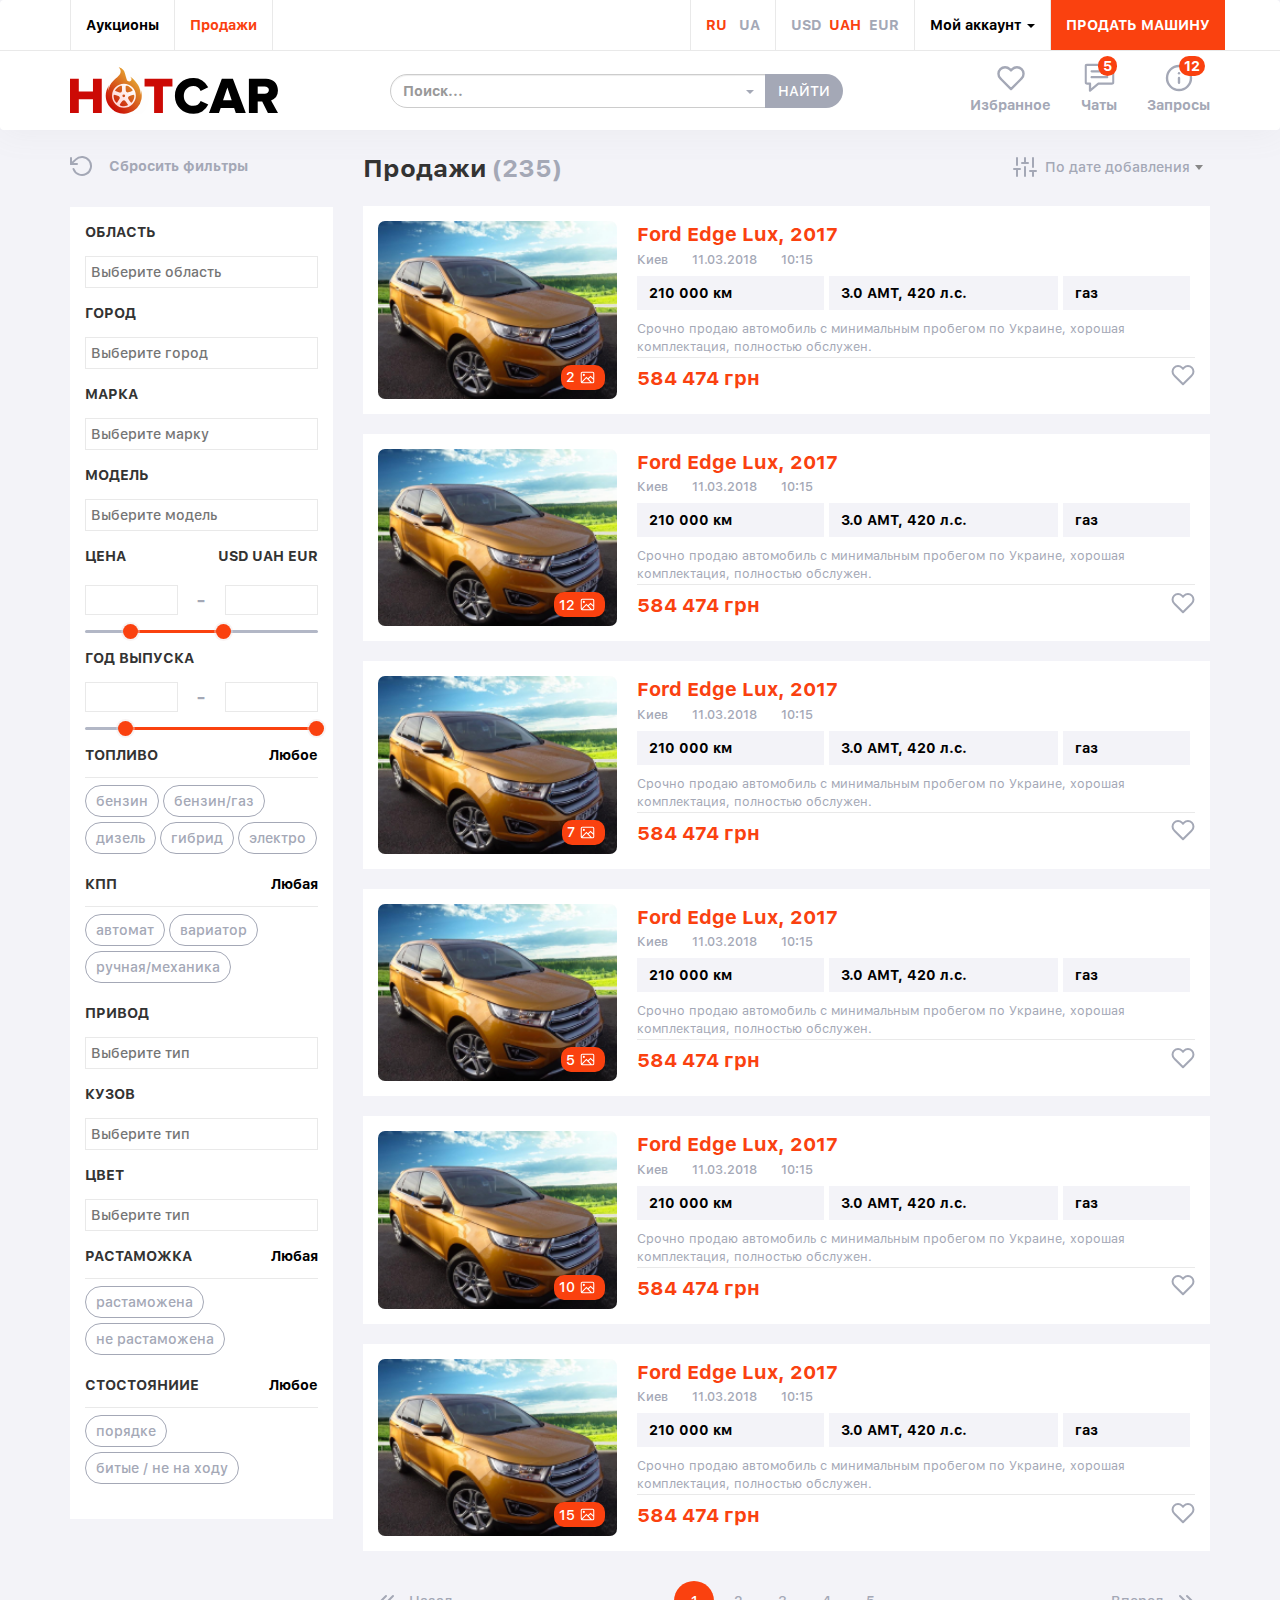
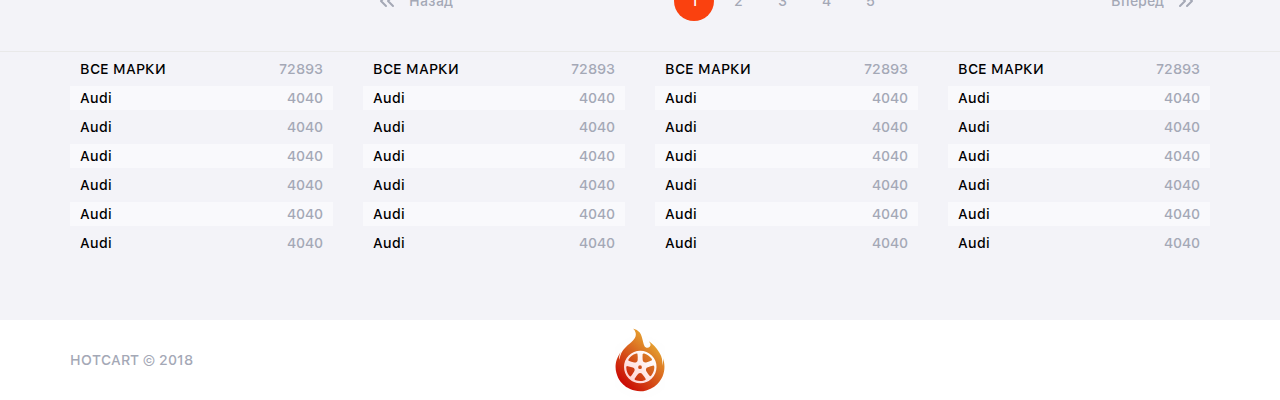
==== index.html @ 4561f526 "adaptive header" ====
<!DOCTYPE html>
<html lang="en">
<head>
    <meta charset="UTF-8">
    <title>Продажи</title>
    <link rel="stylesheet" href="css/reset.css">
    <link rel="stylesheet" href="plugins/bootstrap/css/bootstrap.min.css">
    <link rel="stylesheet" href="plugins/Magnific-Popup/css/magnific-popup.css">
    <link rel="stylesheet" href="css/fonts.css">
    <link rel="stylesheet" href="https://use.fontawesome.com/releases/v5.0.13/css/all.css"
          integrity="sha384-DNOHZ68U8hZfKXOrtjWvjxusGo9WQnrNx2sqG0tfsghAvtVlRW3tvkXWZh58N9jp" crossorigin="anonymous">
    <link rel="stylesheet" href="plugins/select2/css/select2.css">
    <link rel="stylesheet" href="plugins/jquery-ui/jquery-ui.css">
    <link rel="stylesheet" href="css/style.css">
    <link rel="stylesheet" href="css/media-queries.css">
    <meta name="viewport" content="width=device-width, initial-scale=1">
</head>
<body>

<nav class="navbar">
    <div class="container-fluid">
        <div class="navbar-header">
            <button type="button" class="navbar-toggle collapsed" data-toggle="collapse"
                    data-target="#navbar-collapse-1, #navbar-collapse-2" aria-expanded="false">
                <span class="sr-only">Toggle navigation</span>
                <span class="icon-bar"></span>
                <span class="icon-bar"></span>
                <span class="icon-bar"></span>
            </button>
            <a class="navbar-brand navbar-brand-sm" href="index.html"><img src="assets/images/Logo.svg" alt=""></a>
        </div>
        <div class="collapse navbar-collapse navbar-layer-one" id="navbar-collapse-1">
            <div class="container">
                <ul class="nav navbar-nav link-black">
                    <li class="br-right br-left"><a href="auction-list.html">Аукционы <span
                            class="sr-only">(current)</span></a>
                    </li>
                    <li class="br-right"><a href="index.html" class="active" >Продажи</a></li>
                </ul>
                <ul class="nav navbar-nav navbar-right">
                    <li class="br-right br-left link-grey">
                        <div class="lang-select">
                            <a href="#" class="active">RU</a>
                            <a href="#">UA</a>
                        </div>
                    </li>
                    <li class="br-right">
                        <div class="curr-select link-grey">
                            <a href="#">USD</a>
                            <a href="#" class="active">UAH</a>
                            <a href="#">EUR</a>
                        </div>
                    </li>
                    <li class="dropdown link-black">
                        <a href="#" class="dropdown-toggle br-right" data-toggle="dropdown" role="button"
                           aria-haspopup="true" aria-expanded="false">Мой аккаунт <span class="caret"></span></a>
                        <ul class="dropdown-menu account-dropdown">
                            <li><a href="my-cars-auction.html"><span class="nav-icon"><i class="fas fa-car"></i></span>Мои авто</a></li>
                            <li role="separator" class="divider"></li>
                            <li><a class="profSetPopup" href="#profSet-modal"><span class="nav-icon"><i class="fas fa-cog"></i></span>Настройки</a></li>
                            <li role="separator" class="divider"></li>
                            <li><a href="#"><span class="nav-icon"><i class="fas fa-power-off"></i></span>Выйти</a></li>
                        </ul>
                    </li>
                    <li class="sale-car"><a href="advert.html" class="btn-accent">Продать машину</a></li>
                </ul>
            </div>
        </div>
        <div class="collapse navbar-collapse  navbar-layer-two" id="navbar-collapse-2">
            <div class="container layer-two-container">
                <ul class="nav navbar-nav nav-brand">
                    <a class="navbar-brand navbar-brand-lg" href="index.html"><img src="assets/images/Logo.svg" alt=""></a>
                </ul>
                <ul class="nav navbar-nav navbar-grow">
                    <form class="navbar-form navbar-form--search">
                        <div class="input-group input-search">
                            <input class="form-control header-search" placeholder="Поиск..."
                                   aria-label="Text input with segmented button dropdown">
                            <div class="input-group-btn">
                                <button type="button" class="btn dropdown-toggle dropdown-search-toggle" data-toggle="dropdown"
                                        aria-haspopup="true" aria-expanded="false">
                                    <span class="caret"></span>
                                    <span class="sr-only">Toggle Dropdown</span>
                                </button>
                                <button type="button" class="btn btn-search">Найти</button>
                                <ul class="dropdown-menu dropdown-menu-right">
                                    <li><a href="auction-list.html">Аукционы</a></li>
                                    <li><a href="auction-list.html">Продажи</a></li>
                                </ul>
                            </div>
                        </div>
                    </form>
                </ul>
                <ul class="nav navbar-nav navbar-right nav-icons">
                    <li class="link-grey">
                        <a href="#">
                            <div class="header-icon">
                                <svg xmlns="http://www.w3.org/2000/svg" width="24" height="24" viewBox="0 0 24 24"
                                     fill="none" stroke="currentColor" stroke-width="2" stroke-linecap="round"
                                     stroke-linejoin="round" class="feather feather-heart">
                                    <path d="M20.84 4.61a5.5 5.5 0 0 0-7.78 0L12 5.67l-1.06-1.06a5.5 5.5 0 0 0-7.78 7.78l1.06 1.06L12 21.23l7.78-7.78 1.06-1.06a5.5 5.5 0 0 0 0-7.78z"></path>
                                </svg>
                            </div>
                            <span>Избранное</span>
                        </a>
                    </li>
                    <li class="link-grey">
                        <a href="#">
                            <div class="header-icon">
                                <svg xmlns="http://www.w3.org/2000/svg" width="25px" height="24px" viewBox="0 0 25 24"
                                     version="1.1" xmlns:xlink="http://www.w3.org/1999/xlink">
                                    <title>3H</title>
                                    <desc>Created with Sketch.</desc>
                                    <defs></defs>
                                    <g id="Page-1" stroke="none" stroke-width="1" fill="none" fill-rule="evenodd">
                                        <g id="Группы-Открыт-поиск-Copy" transform="translate(-25.000000, -762.000000)"
                                           fill="var(--regGtey)">
                                            <path d="M43.9082278,772.335443 C44.4329114,772.335443 44.8575949,772.759494 44.8575949,773.28481 C44.8575949,773.810127 44.4329114,774.234177 43.9082278,774.234177 L30.9721519,774.234177 C30.4474684,774.234177 30.0227848,773.810127 30.0227848,773.28481 C30.0227848,772.759494 30.4474684,772.335443 30.9721519,772.335443 L43.9082278,772.335443 Z M30.9721519,767.506329 L43.9082278,767.506329 C44.4329114,767.506329 44.8575949,767.93038 44.8575949,768.455696 C44.8575949,768.974684 44.4329114,769.405063 43.9082278,769.405063 L30.9721519,769.405063 C30.4474684,769.405063 30.0227848,768.974684 30.0227848,768.455696 C30.0227848,767.93038 30.4474684,767.506329 30.9721519,767.506329 Z M48.1012658,777.620253 C48.1012658,777.683544 47.978481,777.803797 47.7848101,777.803797 L36.5506329,777.803797 C36.535443,777.803797 36.521519,777.803797 36.5063291,777.803797 C36.4727848,777.810127 36.4398734,777.810127 36.4063291,777.816456 C36.3772152,777.822785 36.3481013,777.829114 36.3189873,777.835443 C36.2886076,777.841772 36.2594937,777.85443 36.2297468,777.860759 C36.2,777.873418 36.171519,777.886076 36.143038,777.898734 C36.1164557,777.911392 36.0911392,777.924051 36.0658228,777.936709 C36.0360759,777.955696 36.0082278,777.974684 35.9810127,778 C35.9689873,778.006329 35.9563291,778.012658 35.9449367,778.018987 L30.5379747,782.506329 L30.5379747,778.753165 C30.5379747,778.227848 30.1132911,777.803797 29.5886076,777.803797 L27.2151899,777.803797 C27.0221519,777.803797 26.8987342,777.683544 26.8987342,777.620253 L26.8987342,764.075949 C26.8987342,764.012658 27.0221519,763.898734 27.2151899,763.898734 L47.7848101,763.898734 C47.978481,763.898734 48.1012658,764.012658 48.1012658,764.075949 L48.1012658,777.620253 Z M27.2151899,762 C25.9943038,762 25,762.93038 25,764.075949 L25,777.620253 C25,778.772152 25.9943038,779.702532 27.2151899,779.702532 L28.6392405,779.702532 L28.6392405,784.525316 C28.6392405,784.892405 28.8518987,785.227848 29.185443,785.386076 C29.3139241,785.449367 29.4518987,785.474684 29.5886076,785.474684 C29.8063291,785.474684 30.021519,785.398734 30.1949367,785.259494 L36.893038,779.702532 L47.7848101,779.702532 C49.0063291,779.702532 50,778.772152 50,777.620253 L50,764.075949 C50,762.93038 49.0063291,762 47.7848101,762 L27.2151899,762 Z"
                                                  id="3H">
                                            </path>
                                        </g>
                                    </g>
                                </svg>
                            </div>
                            <span>Чаты</span>
                        </a>
                        <div class="pic-counter">5</div>
                    </li>
                    <li class="link-grey">
                        <a href="requests-page.html">
                            <div class="header-icon">
                                <svg xmlns="http://www.w3.org/2000/svg" width="24" height="24" viewBox="0 0 24 24"
                                     fill="none" stroke="currentColor" stroke-width="2" stroke-linecap="round"
                                     stroke-linejoin="round" class="feather feather-info">
                                    <circle cx="12" cy="12" r="10"></circle>
                                    <line x1="12" y1="16" x2="12" y2="12"></line>
                                    <line x1="12" y1="8" x2="12" y2="8"></line>
                                </svg>
                            </div>
                            <span>Запросы</span>
                        </a>
                        <div class="pic-counter">12</div>
                    </li>
                    <!--TODO-->
                    <!--UNLOGIN USER ICON-->
                    <!--<li class="link-grey">-->
                        <!--<a href="#logIn-modal" class="logInPopup">-->
                            <!--<div class="header-icon header-icon__unlogin">-->
                                <!--<svg id="target" xmlns="http://www.w3.org/2000/svg" viewBox="0 0 24 24">-->
                                    <!--<path d="M12,8a2.5,2.5,0,1,0,2.5,2.5A2.5,2.5,0,0,0,12,8Zm0,4a1.5,1.5,0,1,1,1.5-1.5A1.5,1.5,0,0,1,12,12Z"/>-->
                                    <!--<path d="M12,5a7,7,0,1,0,7,7A7,7,0,0,0,12,5ZM8.6,16.94a5.09,5.09,0,0,1,.22-.54,3.58,3.58,0,0,1,6.37.09c.07.15.13.31.19.47A6.06,6.06,0,0,1,12,18,6,6,0,0,1,8.6,16.94Zm7.58-.65c0-.08-.06-.18-.11-.27A4.57,4.57,0,0,0,8,15.92a2.28,2.28,0,0,0-.15.36,6,6,0,1,1,8.38,0Z"/>-->
                                <!--</svg>-->
                            <!--</div>-->
                            <!--<span>Авторизация</span>-->
                        <!--</a>-->
                    <!--</li>-->
                </ul>
            </div>
        </div>
    </div>
</nav>

<section class="page-content">
    <div class="container">
        <div class="row">
            <div class="col-md-3 col-lg-3">
                <div class="show-filters btn-accent btn-round">Фильтр<i class="fas fa-filter"></i></div>
                <div class="filters">
                    <div class="filters-main-title">
                        <div class="filters-reset">
                            <div class="filters-reset-svg">
                                <svg xmlns="http://www.w3.org/2000/svg" width="24" height="24" viewBox="0 0 24 24"
                                     fill="none"
                                     stroke="currentColor" stroke-width="2" stroke-linecap="round" stroke-linejoin="round"
                                     class="feather feather-rotate-ccw">
                                    <polyline points="1 4 1 10 7 10"></polyline>
                                    <path d="M3.51 15a9 9 0 1 0 2.13-9.36L1 10"></path>
                                </svg>
                            </div>
                            <span class="filters-reset__name">Сбросить фильтры</span>
                        </div>
                    </div>
                    <div class="filters-content">
                        <div class="filter-item">
                            <div class="filter-item-title clearfix">
                                <span class="filter-item-name">область</span>
                            </div>
                            <div class="filter-item-content">
                                <select id='regSelect' class="js-select filter-region-select" multiple="multiple">
                                    <option value="KY">Киевская</option>
                                    <option value="CH">Черниговская</option>
                                    <option value="LV">Львовская</option>
                                    <option value="KH">Харьковская</option>
                                </select>
                            </div>
                        </div>
                        <div class="filter-item">
                            <div class="filter-item-title clearfix">
                                <span class="filter-item-name">город</span>
                            </div>
                            <div class="filter-item-content">
                                <select class="js-select filter-city-select" multiple="multiple">
                                    <option value="KY">Киев</option>
                                    <option value="CH">Чернигов</option>
                                    <option value="LV">Львов</option>
                                    <option value="KH">Харьков</option>
                                </select>
                            </div>
                        </div>
                        <div class="filter-item">
                            <div class="filter-item-title clearfix">
                                <span class="filter-item-name">марка</span>
                            </div>
                            <div class="filter-item-content">
                                <select class="js-select filter-manufactor-select" multiple="multiple">
                                    <option value="KY">Honda</option>
                                    <option value="CH">Audi</option>
                                    <option value="LV">Ford</option>
                                    <option value="KH">Acura</option>
                                </select>
                            </div>
                        </div>
                        <div class="filter-item">
                            <div class="filter-item-title clearfix">
                                <span class="filter-item-name">модель</span>
                            </div>
                            <div class="filter-item-content">
                                <select class="js-select filter-model-select" multiple="multiple">
                                    <option value="KY">Киевская</option>
                                    <option value="CH">Черниговская</option>
                                    <option value="LV">Львовская</option>
                                    <option value="KH">Харьковская</option>
                                </select>
                            </div>
                        </div>
                        <div class="filter-item">
                            <div class="filter-item-title clearfix">
                                <span class="filter-item-name">цена</span>
                                <div class="filter-item__curr-select">
                                    <input class="filter-checkbox" type="checkbox" id="usdFilter">
                                    <label class="filter-curr" for="usdFilter">USD</label>
                                    <input class="filter-checkbox" type="checkbox" id="uahFilter">
                                    <label class="filter-curr" for="uahFilter">UAH</label>
                                    <input class="filter-checkbox" type="checkbox" id="eurFilter">
                                    <label class="filter-curr" for="eurFilter">EUR</label>
                                </div>
                            </div>
                            <div class="filter-item-content">
                                <form method="post" action="">
                                    <div class="filter-input-wrapper">
                                        <input id="amount-price-1" class="filter-input">
                                        <span>-</span>
                                        <input id="amount-price-2" class="filter-input">
                                    </div>
                                    <!--<input type="submit" name="submit_range" value="Submit">-->
                                </form>
                                <div id="slider-price-range"></div>
                            </div>
                        </div>
                        <div class="filter-item">
                            <div class="filter-item-title clearfix">
                                <span class="filter-item-name">год выпуска</span>
                            </div>
                            <div class="filter-item-content">
                                <form method="post" action="">
                                    <div class="filter-input-wrapper">
                                        <input id="amount-distance-1" class="filter-input">
                                        <span>-</span>
                                        <input id="amount-distance-2" class="filter-input">
                                    </div>
                                    <!--<input type="submit" name="submit_range" value="Submit">-->
                                </form>
                                <div id="slider-distance-range"></div>
                            </div>
                        </div>
                        <div class="filter-item">
                            <div class="filter-item-title filter-item-title__br clearfix">
                                <span class="filter-item-name">топливо</span>
                                <input class="filter-checkbox fliter-checkbox__all" type="checkbox" id="anyFuelFilter">
                                <label class="filter-item__all" for="anyFuelFilter">Любое</label>
                            </div>
                            <div class="filter-item-content">
                                <input class="filter-checkbox" type="checkbox" id="benzFilter">
                                <label class="filter-item--variant filter-item--fuel" for="benzFilter">бензин</label>
                                <input class="filter-checkbox" type="checkbox" id="benzgazFilter">
                                <label class="filter-item--variant filter-item--fuel" for="benzgazFilter">бензин/газ</label>
                                <input class="filter-checkbox" type="checkbox" id="dizelFilter">
                                <label class="filter-item--variant filter-item--fuel" for="dizelFilter">дизель</label>
                                <input class="filter-checkbox" type="checkbox" id="gibridFilter">
                                <label class="filter-item--variant filter-item--fuel" for="gibridFilter">гибрид</label>
                                <input class="filter-checkbox" type="checkbox" id="electroFilter">
                                <label class="filter-item--variant filter-item--fuel" for="electroFilter">электро</label>
                            </div>
                        </div>
                        <div class="filter-item">
                            <div class="filter-item-title filter-item-title__br clearfix">
                                <span class="filter-item-name">кпп</span>
                                <input class="filter-checkbox fliter-checkbox__all" type="checkbox" id="anyKppFilter">
                                <label class="filter-item__all" for="anyKppFilter">Любая</label>
                            </div>
                            <div class="filter-item-content">
                                <input class="filter-checkbox" type="checkbox" id="kppautozFilter">
                                <label class="filter-item--variant filter-item--kpp" for="kppautozFilter">автомат</label>
                                <input class="filter-checkbox" type="checkbox" id="kppvariatorFilter">
                                <label class="filter-item--variant filter-item--kpp" for="kppvariatorFilter">вариатор</label>
                                <input class="filter-checkbox" type="checkbox" id="ruchmehFilter">
                                <label class="filter-item--variant filter-item--kpp" for="ruchmehFilter">ручная/механика</label>
                            </div>
                        </div>
                        <div class="filter-item">
                            <div class="filter-item-title clearfix">
                                <span class="filter-item-name">привод</span>
                            </div>
                            <div class="filter-item-content">
                                <select class="js-select filter-gearbox-select" multiple="multiple">
                                    <option value="KY">Киевская</option>
                                    <option value="CH">Черниговская</option>
                                    <option value="LV">Львовская</option>
                                    <option value="KH">Харьковская</option>
                                </select>
                            </div>
                        </div>
                        <div class="filter-item">
                            <div class="filter-item-title clearfix">
                                <span class="filter-item-name">кузов</span>
                            </div>
                            <div class="filter-item-content">
                                <select class="js-select filter-body-select" multiple="multiple">
                                    <option value="KY">Универсал</option>
                                    <option value="CH">Седан</option>
                                    <option value="LV">Хетчбек</option>
                                    <option value="KH">Минивен</option>
                                </select>
                            </div>
                        </div>
                        <div class="filter-item">
                            <div class="filter-item-title clearfix">
                                <span class="filter-item-name">цвет</span>
                            </div>
                            <div class="filter-item-content">
                                <select class="js-select filter-color-select" multiple="multiple">
                                    <option value="KY">Синий</option>
                                    <option value="CH">Красный</option>
                                    <option value="LV">Белый</option>
                                    <option value="KH">Черный</option>
                                </select>
                            </div>
                        </div>
                        <div class="filter-item">
                            <div class="filter-item-title filter-item-title__br clearfix">
                                <span class="filter-item-name">растаможка</span>
                                <input class="filter-checkbox fliter-checkbox__all" type="checkbox" id="anyRastaFilter">
                                <label class="filter-item__all" for="anyRastaFilter">Любая</label>
                            </div>
                            <div class="filter-item-content">
                                <input class="filter-checkbox" type="checkbox" id="restaYesFilter">
                                <label class="filter-item--variant filter-item--rasta" for="restaYesFilter">растаможена</label>
                                <input class="filter-checkbox" type="checkbox" id="restaNoFilter">
                                <label class="filter-item--variant filter-item--rasta" for="restaNoFilter">не растаможена</label>
                            </div>
                        </div>
                        <div class="filter-item">
                            <div class="filter-item-title filter-item-title__br clearfix">
                                <span class="filter-item-name">стостояниие</span>
                                <input class="filter-checkbox fliter-checkbox__all" type="checkbox" id="anyStateFilter">
                                <label class="filter-item__all" for="anyStateFilter">Любое</label>
                            </div>
                            <div class="filter-item-content">
                                <input class="filter-checkbox" type="checkbox" id="stateYesFilter">
                                <label class="filter-item--variant filter-item--state" for="stateYesFilter">
                                    порядке</label>
                                <input class="filter-checkbox" type="checkbox" id="stateNoFilter">
                                <label class="filter-item--variant filter-item--state" for="stateNoFilter">битые /
                                    не на ходу</label>
                            </div>
                        </div>
                    </div>
                </div>
            </div>
            <div class="col-lg-9 col-lg-9">
                <div class="auction-content">
                    <div class="page-title-wrapper">
                        <div class="page-title">
                            <div class="page-title__name">Продажи</div>
                            <div class="page-title__value">(235)</div>
                        </div>
                        <div class="page-show-filter">
                            <div class="page-show-filter-svg">
                                <svg xmlns="http://www.w3.org/2000/svg" width="24" height="24" viewBox="0 0 24 24"
                                     fill="none" stroke="currentColor" stroke-width="2" stroke-linecap="round"
                                     stroke-linejoin="round" class="feather feather-sliders">
                                    <line x1="4" y1="21" x2="4" y2="14"></line>
                                    <line x1="4" y1="10" x2="4" y2="3"></line>
                                    <line x1="12" y1="21" x2="12" y2="12"></line>
                                    <line x1="12" y1="8" x2="12" y2="3"></line>
                                    <line x1="20" y1="21" x2="20" y2="16"></line>
                                    <line x1="20" y1="12" x2="20" y2="3"></line>
                                    <line x1="1" y1="14" x2="7" y2="14"></line>
                                    <line x1="9" y1="8" x2="15" y2="8"></line>
                                    <line x1="17" y1="16" x2="23" y2="16"></line>
                                </svg>
                            </div>
                            <select class="js-select page-show-select">
                                <option value="date" class="page-show-option">По дате добавления</option>
                                <option value="popul" class="page-show-option">По пулярности</option>
                                <option value="pricelow" class="page-show-option">По убыванию цен</option>
                                <option value="priveinc" class="page-show-option">По возрастанию цен</option>
                            </select>
                        </div>
                    </div>
                    <a href="open-car.html" class="auction-item">
                        <div class="auction-item-img">
                            <img src="assets/images/car-example.png" alt="auction car">
                            <div class="pic-counter">
                                <div class="pic-counter_value">2</div>
                                <svg class="pic-counter-svg" id="target" xmlns="http://www.w3.org/2000/svg"
                                     viewBox="0 0 24 24"><title>
                                    Image</title>
                                    <path d="M17,6.5H7A1.5,1.5,0,0,0,5.5,8v8A1.5,1.5,0,0,0,7,17.5H17A1.5,1.5,0,0,0,18.5,16V8A1.5,1.5,0,0,0,17,6.5ZM7,7.5H17a.5.5,0,0,1,.5.5v4.79l-2.56-2.56-2.51,2.58L10.9,11.28,6.5,15.8V8A.5.5,0,0,1,7,7.5Zm7.71,9H7.21l3.7-3.8ZM17.5,16a.5.5,0,0,1-.5.5h-.88l-3-3L15,11.66l2.55,2.55Z"/>
                                    <circle cx="8.5" cy="9.5" r="1"/>
                                </svg>
                            </div>
                        </div>
                        <div class="auction-item-text">
                            <div class="auction-item-title">Ford Edge Lux, 2017</div>
                            <div class="auction-item-subtitle-wrapper">
                                <div class="auction-item-subtitle auction-item-subtitle__city">Киев</div>
                                <div class="auction-item-subtitle auction-item-subtitle__date">11.03.2018</div>
                                <div class="auction-item-subtitle auction-item-subtitle__time">10:15</div>
                            </div>
                            <div class="auction-item-car-info-wrapper">
                                <div class="auction-item-car-info auction-item-can-info__range">
                                    <div class="car-info-svg">
                                        <svg id="Слой_1" data-name="Слой 1" xmlns="http://www.w3.org/2000/svg"
                                             viewBox="0 0 177.51 91.25"><title>probeg</title>
                                            <path d="M89.54.67C40.79.67.79,40.67.79,89.42h12.5c0-41.88,34.38-76.25,76.25-76.25s76.25,34.37,76.25,76.25h12.5C178.92,40.67,138.92.67,89.54.67Z"
                                                  transform="translate(-0.79 -0.67)"/>
                                            <path d="M97,83.8,114.54,45,75.79,62.55a15.65,15.65,0,0,0,7.5,29.38A14.84,14.84,0,0,0,97,83.8Z"
                                                  transform="translate(-0.79 -0.67)"/>
                                        </svg>
                                    </div>
                                    <span>210 000 км</span>
                                </div>
                                <div class="auction-item-car-info auction-item-can-info__engine">
                                    <div class="car-info-svg">
                                        <svg id="Слой_1" data-name="Слой 1" xmlns="http://www.w3.org/2000/svg"
                                             viewBox="0 0 159.5 114.76"><title>Dvig</title>
                                            <path d="M155.19,33H134.31c-2.59,0-5.67,2.71-5.67,5v7.67h-7.33V37.6c0-1.72-1.71-2.87-3.33-3.22H107.23l-4.72-9.9a8.14,8.14,0,0,0-7.1-4.54H78.64V11.49H91.86c2.5,0,4.78-2.59,4.78-5.44C96.64,3.58,94.51.6,91.86.6h-36C53.36.6,51.08,3.2,51.08,6c0,2.47,2.13,5.44,4.78,5.44h15v8.44H54.08a8.55,8.55,0,0,0-6.93,4.41L42,33.06l-19-.46c-2.48,0-6.31,3.28-6.31,6.11V61.49H11.53V35.83a5.44,5.44,0,0,0-10.89,0v64a5.44,5.44,0,1,0,10.89,0V69.49h5.11V90.94C16.64,93.41,20.45,95,23,95H43.18l15.41,16.54c1.18,1.18,2.78,2.57,4.38,2.57h55.11c3.29,0,6.11-3.85,6.11-7V88.6h5.11v8.11c0,2.26,3,4.78,5,4.78h21.78c2.42,0,2.78-3,2.78-4.78V38C158.86,36,157.88,33,155.19,33ZM147.75,89.6h-.56v1h-7.44V77.72H113.08v25.56H65l-13.41-15-3.49-4.11H27.75V45H48.59l7.56-14.22H93.59l7.12,14.24,7.11.2,3-.34.22,11.67h28.24V43.72h8.44Z"/>
                                        </svg>
                                    </div>
                                    <span>3.0 АМТ, 420 л.с.</span>
                                </div>
                                <div class="auction-item-car-info auction-item-can-info__fuel">
                                    <div class="car-info-svg">
                                        <svg id="Слой_1" data-name="Слой 1" xmlns="http://www.w3.org/2000/svg"
                                             viewBox="0 0 51.64 65.19"><title>Patrol</title>
                                            <path d="M45,.76H21.9L13.27,9.62l-4-4L.37,14.07l4.17,4.5L.88,22.33v36.6a5.34,5.34,0,0,0,5.33,5.33H45a5.34,5.34,0,0,0,5.33-5.33V6.09A5.34,5.34,0,0,0,45,.76Zm-21,5H38.08L33.8,10.3H19.59ZM7.38,14.29l1.78-1.7.61.61L8,15Zm38,44.64a.33.33,0,0,1-.33.33H6.21a.33.33,0,0,1-.33-.33V24.36l8.84-9.06H36l9-9.54H45a.34.34,0,0,1,.33.33Z"/>
                                            <path d="M27.87,24.57l-1.75-1.69-1.74,1.7c-.9.88-8.76,8.75-8.76,15.79a10.51,10.51,0,0,0,17.95,7.42,10.41,10.41,0,0,0,3.06-7.42C36.62,33.26,28.76,25.44,27.87,24.57ZM30,44.26a5.51,5.51,0,0,1-9.41-3.89c0-3.26,3.15-7.63,5.51-10.34,2.32,2.68,5.5,7.08,5.5,10.35A5.44,5.44,0,0,1,30,44.26Z"/>
                                        </svg>
                                    </div>
                                    <span>газ</span>
                                </div>
                            </div>
                            <div class="auction-item-descr">
                                Срочно продаю автомобиль с минимальным пробегом по Украине, хорошая комплектация,
                                полностью обслужен.
                            </div>
                            <div class="auction-item-price">584 474 грн</div>
                            <div class="auction-item-like-svg">
                                <svg xmlns="http://www.w3.org/2000/svg" width="24" height="24" viewBox="0 0 24 24"
                                     fill="none" stroke="currentColor" stroke-width="2" stroke-linecap="round"
                                     stroke-linejoin="round" class="feather feather-heart">
                                    <path d="M20.84 4.61a5.5 5.5 0 0 0-7.78 0L12 5.67l-1.06-1.06a5.5 5.5 0 0 0-7.78 7.78l1.06 1.06L12 21.23l7.78-7.78 1.06-1.06a5.5 5.5 0 0 0 0-7.78z"></path>
                                </svg>
                            </div>
                        </div>
                    </a>
                    <a href="open-car.html" class="auction-item">
                        <div class="auction-item-img">
                            <img src="assets/images/car-example.png" alt="auction car">
                            <div class="pic-counter">
                                <div class="pic-counter_value">12</div>
                                <svg class="pic-counter-svg" id="target" xmlns="http://www.w3.org/2000/svg"
                                     viewBox="0 0 24 24"><title>
                                    Image</title>
                                    <path d="M17,6.5H7A1.5,1.5,0,0,0,5.5,8v8A1.5,1.5,0,0,0,7,17.5H17A1.5,1.5,0,0,0,18.5,16V8A1.5,1.5,0,0,0,17,6.5ZM7,7.5H17a.5.5,0,0,1,.5.5v4.79l-2.56-2.56-2.51,2.58L10.9,11.28,6.5,15.8V8A.5.5,0,0,1,7,7.5Zm7.71,9H7.21l3.7-3.8ZM17.5,16a.5.5,0,0,1-.5.5h-.88l-3-3L15,11.66l2.55,2.55Z"/>
                                    <circle cx="8.5" cy="9.5" r="1"/>
                                </svg>

                            </div>
                        </div>
                        <div class="auction-item-text">
                            <div class="auction-item-title">Ford Edge Lux, 2017</div>
                            <div class="auction-item-subtitle-wrapper">
                                <div class="auction-item-subtitle auction-item-subtitle__city">Киев</div>
                                <div class="auction-item-subtitle auction-item-subtitle__date">11.03.2018</div>
                                <div class="auction-item-subtitle auction-item-subtitle__time">10:15</div>
                            </div>
                            <div class="auction-item-car-info-wrapper">
                                <div class="auction-item-car-info auction-item-can-info__range">
                                    <div class="car-info-svg">
                                        <svg id="Слой_1" data-name="Слой 1" xmlns="http://www.w3.org/2000/svg"
                                             viewBox="0 0 177.51 91.25"><title>probeg</title>
                                            <path d="M89.54.67C40.79.67.79,40.67.79,89.42h12.5c0-41.88,34.38-76.25,76.25-76.25s76.25,34.37,76.25,76.25h12.5C178.92,40.67,138.92.67,89.54.67Z"
                                                  transform="translate(-0.79 -0.67)"/>
                                            <path d="M97,83.8,114.54,45,75.79,62.55a15.65,15.65,0,0,0,7.5,29.38A14.84,14.84,0,0,0,97,83.8Z"
                                                  transform="translate(-0.79 -0.67)"/>
                                        </svg>
                                    </div>
                                    <span>210 000 км</span>
                                </div>
                                <div class="auction-item-car-info auction-item-can-info__engine">
                                    <div class="car-info-svg">
                                        <svg id="Слой_1" data-name="Слой 1" xmlns="http://www.w3.org/2000/svg"
                                             viewBox="0 0 159.5 114.76"><title>Dvig</title>
                                            <path d="M155.19,33H134.31c-2.59,0-5.67,2.71-5.67,5v7.67h-7.33V37.6c0-1.72-1.71-2.87-3.33-3.22H107.23l-4.72-9.9a8.14,8.14,0,0,0-7.1-4.54H78.64V11.49H91.86c2.5,0,4.78-2.59,4.78-5.44C96.64,3.58,94.51.6,91.86.6h-36C53.36.6,51.08,3.2,51.08,6c0,2.47,2.13,5.44,4.78,5.44h15v8.44H54.08a8.55,8.55,0,0,0-6.93,4.41L42,33.06l-19-.46c-2.48,0-6.31,3.28-6.31,6.11V61.49H11.53V35.83a5.44,5.44,0,0,0-10.89,0v64a5.44,5.44,0,1,0,10.89,0V69.49h5.11V90.94C16.64,93.41,20.45,95,23,95H43.18l15.41,16.54c1.18,1.18,2.78,2.57,4.38,2.57h55.11c3.29,0,6.11-3.85,6.11-7V88.6h5.11v8.11c0,2.26,3,4.78,5,4.78h21.78c2.42,0,2.78-3,2.78-4.78V38C158.86,36,157.88,33,155.19,33ZM147.75,89.6h-.56v1h-7.44V77.72H113.08v25.56H65l-13.41-15-3.49-4.11H27.75V45H48.59l7.56-14.22H93.59l7.12,14.24,7.11.2,3-.34.22,11.67h28.24V43.72h8.44Z"/>
                                        </svg>
                                    </div>
                                    <span>3.0 АМТ, 420 л.с.</span>
                                </div>
                                <div class="auction-item-car-info auction-item-can-info__fuel">
                                    <div class="car-info-svg">
                                        <svg id="Слой_1" data-name="Слой 1" xmlns="http://www.w3.org/2000/svg"
                                             viewBox="0 0 51.64 65.19"><title>Patrol</title>
                                            <path d="M45,.76H21.9L13.27,9.62l-4-4L.37,14.07l4.17,4.5L.88,22.33v36.6a5.34,5.34,0,0,0,5.33,5.33H45a5.34,5.34,0,0,0,5.33-5.33V6.09A5.34,5.34,0,0,0,45,.76Zm-21,5H38.08L33.8,10.3H19.59ZM7.38,14.29l1.78-1.7.61.61L8,15Zm38,44.64a.33.33,0,0,1-.33.33H6.21a.33.33,0,0,1-.33-.33V24.36l8.84-9.06H36l9-9.54H45a.34.34,0,0,1,.33.33Z"/>
                                            <path d="M27.87,24.57l-1.75-1.69-1.74,1.7c-.9.88-8.76,8.75-8.76,15.79a10.51,10.51,0,0,0,17.95,7.42,10.41,10.41,0,0,0,3.06-7.42C36.62,33.26,28.76,25.44,27.87,24.57ZM30,44.26a5.51,5.51,0,0,1-9.41-3.89c0-3.26,3.15-7.63,5.51-10.34,2.32,2.68,5.5,7.08,5.5,10.35A5.44,5.44,0,0,1,30,44.26Z"/>
                                        </svg>
                                    </div>
                                    <span>газ</span>
                                </div>
                            </div>
                            <div class="auction-item-descr">
                                Срочно продаю автомобиль с минимальным пробегом по Украине, хорошая комплектация,
                                полностью обслужен.
                            </div>
                            <div class="auction-item-price">584 474 грн</div>
                            <div class="auction-item-like-svg">
                                <svg xmlns="http://www.w3.org/2000/svg" width="24" height="24" viewBox="0 0 24 24"
                                     fill="none" stroke="currentColor" stroke-width="2" stroke-linecap="round"
                                     stroke-linejoin="round" class="feather feather-heart">
                                    <path d="M20.84 4.61a5.5 5.5 0 0 0-7.78 0L12 5.67l-1.06-1.06a5.5 5.5 0 0 0-7.78 7.78l1.06 1.06L12 21.23l7.78-7.78 1.06-1.06a5.5 5.5 0 0 0 0-7.78z"></path>
                                </svg>
                            </div>
                        </div>
                    </a>
                    <a href="open-car.html" class="auction-item">
                        <div class="auction-item-img">
                            <div class="pic-counter">
                                <div class="pic-counter_value">7</div>
                                <svg class="pic-counter-svg" id="target" xmlns="http://www.w3.org/2000/svg"
                                     viewBox="0 0 24 24"><title>
                                    Image</title>
                                    <path d="M17,6.5H7A1.5,1.5,0,0,0,5.5,8v8A1.5,1.5,0,0,0,7,17.5H17A1.5,1.5,0,0,0,18.5,16V8A1.5,1.5,0,0,0,17,6.5ZM7,7.5H17a.5.5,0,0,1,.5.5v4.79l-2.56-2.56-2.51,2.58L10.9,11.28,6.5,15.8V8A.5.5,0,0,1,7,7.5Zm7.71,9H7.21l3.7-3.8ZM17.5,16a.5.5,0,0,1-.5.5h-.88l-3-3L15,11.66l2.55,2.55Z"/>
                                    <circle cx="8.5" cy="9.5" r="1"/>
                                </svg>

                            </div>
                            <img src="assets/images/car-example.png" alt="auction car">
                        </div>
                        <div class="auction-item-text">
                            <div class="auction-item-title">Ford Edge Lux, 2017</div>
                            <div class="auction-item-subtitle-wrapper">
                                <div class="auction-item-subtitle auction-item-subtitle__city">Киев</div>
                                <div class="auction-item-subtitle auction-item-subtitle__date">11.03.2018</div>
                                <div class="auction-item-subtitle auction-item-subtitle__time">10:15</div>
                            </div>
                            <div class="auction-item-car-info-wrapper">
                                <div class="auction-item-car-info auction-item-can-info__range">
                                    <div class="car-info-svg">
                                        <svg id="Слой_1" data-name="Слой 1" xmlns="http://www.w3.org/2000/svg"
                                             viewBox="0 0 177.51 91.25"><title>probeg</title>
                                            <path d="M89.54.67C40.79.67.79,40.67.79,89.42h12.5c0-41.88,34.38-76.25,76.25-76.25s76.25,34.37,76.25,76.25h12.5C178.92,40.67,138.92.67,89.54.67Z"
                                                  transform="translate(-0.79 -0.67)"/>
                                            <path d="M97,83.8,114.54,45,75.79,62.55a15.65,15.65,0,0,0,7.5,29.38A14.84,14.84,0,0,0,97,83.8Z"
                                                  transform="translate(-0.79 -0.67)"/>
                                        </svg>
                                    </div>
                                    <span>210 000 км</span>
                                </div>
                                <div class="auction-item-car-info auction-item-can-info__engine">
                                    <div class="car-info-svg">
                                        <svg id="Слой_1" data-name="Слой 1" xmlns="http://www.w3.org/2000/svg"
                                             viewBox="0 0 159.5 114.76"><title>Dvig</title>
                                            <path d="M155.19,33H134.31c-2.59,0-5.67,2.71-5.67,5v7.67h-7.33V37.6c0-1.72-1.71-2.87-3.33-3.22H107.23l-4.72-9.9a8.14,8.14,0,0,0-7.1-4.54H78.64V11.49H91.86c2.5,0,4.78-2.59,4.78-5.44C96.64,3.58,94.51.6,91.86.6h-36C53.36.6,51.08,3.2,51.08,6c0,2.47,2.13,5.44,4.78,5.44h15v8.44H54.08a8.55,8.55,0,0,0-6.93,4.41L42,33.06l-19-.46c-2.48,0-6.31,3.28-6.31,6.11V61.49H11.53V35.83a5.44,5.44,0,0,0-10.89,0v64a5.44,5.44,0,1,0,10.89,0V69.49h5.11V90.94C16.64,93.41,20.45,95,23,95H43.18l15.41,16.54c1.18,1.18,2.78,2.57,4.38,2.57h55.11c3.29,0,6.11-3.85,6.11-7V88.6h5.11v8.11c0,2.26,3,4.78,5,4.78h21.78c2.42,0,2.78-3,2.78-4.78V38C158.86,36,157.88,33,155.19,33ZM147.75,89.6h-.56v1h-7.44V77.72H113.08v25.56H65l-13.41-15-3.49-4.11H27.75V45H48.59l7.56-14.22H93.59l7.12,14.24,7.11.2,3-.34.22,11.67h28.24V43.72h8.44Z"/>
                                        </svg>
                                    </div>
                                    <span>3.0 АМТ, 420 л.с.</span>
                                </div>
                                <div class="auction-item-car-info auction-item-can-info__fuel">
                                    <div class="car-info-svg">
                                        <svg id="Слой_1" data-name="Слой 1" xmlns="http://www.w3.org/2000/svg"
                                             viewBox="0 0 51.64 65.19"><title>Patrol</title>
                                            <path d="M45,.76H21.9L13.27,9.62l-4-4L.37,14.07l4.17,4.5L.88,22.33v36.6a5.34,5.34,0,0,0,5.33,5.33H45a5.34,5.34,0,0,0,5.33-5.33V6.09A5.34,5.34,0,0,0,45,.76Zm-21,5H38.08L33.8,10.3H19.59ZM7.38,14.29l1.78-1.7.61.61L8,15Zm38,44.64a.33.33,0,0,1-.33.33H6.21a.33.33,0,0,1-.33-.33V24.36l8.84-9.06H36l9-9.54H45a.34.34,0,0,1,.33.33Z"/>
                                            <path d="M27.87,24.57l-1.75-1.69-1.74,1.7c-.9.88-8.76,8.75-8.76,15.79a10.51,10.51,0,0,0,17.95,7.42,10.41,10.41,0,0,0,3.06-7.42C36.62,33.26,28.76,25.44,27.87,24.57ZM30,44.26a5.51,5.51,0,0,1-9.41-3.89c0-3.26,3.15-7.63,5.51-10.34,2.32,2.68,5.5,7.08,5.5,10.35A5.44,5.44,0,0,1,30,44.26Z"/>
                                        </svg>
                                    </div>
                                    <span>газ</span>
                                </div>
                            </div>
                            <div class="auction-item-descr">
                                Срочно продаю автомобиль с минимальным пробегом по Украине, хорошая комплектация,
                                полностью обслужен.
                            </div>
                            <div class="auction-item-price">584 474 грн</div>
                            <div class="auction-item-like-svg">
                                <svg xmlns="http://www.w3.org/2000/svg" width="24" height="24" viewBox="0 0 24 24"
                                     fill="none" stroke="currentColor" stroke-width="2" stroke-linecap="round"
                                     stroke-linejoin="round" class="feather feather-heart">
                                    <path d="M20.84 4.61a5.5 5.5 0 0 0-7.78 0L12 5.67l-1.06-1.06a5.5 5.5 0 0 0-7.78 7.78l1.06 1.06L12 21.23l7.78-7.78 1.06-1.06a5.5 5.5 0 0 0 0-7.78z"></path>
                                </svg>
                            </div>
                        </div>
                    </a>
                    <a href="open-car.html" class="auction-item">
                        <div class="auction-item-img">
                            <img src="assets/images/car-example.png" alt="auction car">
                            <div class="pic-counter">
                                <div class="pic-counter_value">5</div>
                                <svg class="pic-counter-svg" id="target" xmlns="http://www.w3.org/2000/svg"
                                     viewBox="0 0 24 24"><title>
                                    Image</title>
                                    <path d="M17,6.5H7A1.5,1.5,0,0,0,5.5,8v8A1.5,1.5,0,0,0,7,17.5H17A1.5,1.5,0,0,0,18.5,16V8A1.5,1.5,0,0,0,17,6.5ZM7,7.5H17a.5.5,0,0,1,.5.5v4.79l-2.56-2.56-2.51,2.58L10.9,11.28,6.5,15.8V8A.5.5,0,0,1,7,7.5Zm7.71,9H7.21l3.7-3.8ZM17.5,16a.5.5,0,0,1-.5.5h-.88l-3-3L15,11.66l2.55,2.55Z"/>
                                    <circle cx="8.5" cy="9.5" r="1"/>
                                </svg>

                            </div>
                        </div>
                        <div class="auction-item-text">
                            <div class="auction-item-title">Ford Edge Lux, 2017</div>
                            <div class="auction-item-subtitle-wrapper">
                                <div class="auction-item-subtitle auction-item-subtitle__city">Киев</div>
                                <div class="auction-item-subtitle auction-item-subtitle__date">11.03.2018</div>
                                <div class="auction-item-subtitle auction-item-subtitle__time">10:15</div>
                            </div>
                            <div class="auction-item-car-info-wrapper">
                                <div class="auction-item-car-info auction-item-can-info__range">
                                    <div class="car-info-svg">
                                        <svg id="Слой_1" data-name="Слой 1" xmlns="http://www.w3.org/2000/svg"
                                             viewBox="0 0 177.51 91.25"><title>probeg</title>
                                            <path d="M89.54.67C40.79.67.79,40.67.79,89.42h12.5c0-41.88,34.38-76.25,76.25-76.25s76.25,34.37,76.25,76.25h12.5C178.92,40.67,138.92.67,89.54.67Z"
                                                  transform="translate(-0.79 -0.67)"/>
                                            <path d="M97,83.8,114.54,45,75.79,62.55a15.65,15.65,0,0,0,7.5,29.38A14.84,14.84,0,0,0,97,83.8Z"
                                                  transform="translate(-0.79 -0.67)"/>
                                        </svg>
                                    </div>
                                    <span>210 000 км</span>
                                </div>
                                <div class="auction-item-car-info auction-item-can-info__engine">
                                    <div class="car-info-svg">
                                        <svg id="Слой_1" data-name="Слой 1" xmlns="http://www.w3.org/2000/svg"
                                             viewBox="0 0 159.5 114.76"><title>Dvig</title>
                                            <path d="M155.19,33H134.31c-2.59,0-5.67,2.71-5.67,5v7.67h-7.33V37.6c0-1.72-1.71-2.87-3.33-3.22H107.23l-4.72-9.9a8.14,8.14,0,0,0-7.1-4.54H78.64V11.49H91.86c2.5,0,4.78-2.59,4.78-5.44C96.64,3.58,94.51.6,91.86.6h-36C53.36.6,51.08,3.2,51.08,6c0,2.47,2.13,5.44,4.78,5.44h15v8.44H54.08a8.55,8.55,0,0,0-6.93,4.41L42,33.06l-19-.46c-2.48,0-6.31,3.28-6.31,6.11V61.49H11.53V35.83a5.44,5.44,0,0,0-10.89,0v64a5.44,5.44,0,1,0,10.89,0V69.49h5.11V90.94C16.64,93.41,20.45,95,23,95H43.18l15.41,16.54c1.18,1.18,2.78,2.57,4.38,2.57h55.11c3.29,0,6.11-3.85,6.11-7V88.6h5.11v8.11c0,2.26,3,4.78,5,4.78h21.78c2.42,0,2.78-3,2.78-4.78V38C158.86,36,157.88,33,155.19,33ZM147.75,89.6h-.56v1h-7.44V77.72H113.08v25.56H65l-13.41-15-3.49-4.11H27.75V45H48.59l7.56-14.22H93.59l7.12,14.24,7.11.2,3-.34.22,11.67h28.24V43.72h8.44Z"/>
                                        </svg>
                                    </div>
                                    <span>3.0 АМТ, 420 л.с.</span>
                                </div>
                                <div class="auction-item-car-info auction-item-can-info__fuel">
                                    <div class="car-info-svg">
                                        <svg id="Слой_1" data-name="Слой 1" xmlns="http://www.w3.org/2000/svg"
                                             viewBox="0 0 51.64 65.19"><title>Patrol</title>
                                            <path d="M45,.76H21.9L13.27,9.62l-4-4L.37,14.07l4.17,4.5L.88,22.33v36.6a5.34,5.34,0,0,0,5.33,5.33H45a5.34,5.34,0,0,0,5.33-5.33V6.09A5.34,5.34,0,0,0,45,.76Zm-21,5H38.08L33.8,10.3H19.59ZM7.38,14.29l1.78-1.7.61.61L8,15Zm38,44.64a.33.33,0,0,1-.33.33H6.21a.33.33,0,0,1-.33-.33V24.36l8.84-9.06H36l9-9.54H45a.34.34,0,0,1,.33.33Z"/>
                                            <path d="M27.87,24.57l-1.75-1.69-1.74,1.7c-.9.88-8.76,8.75-8.76,15.79a10.51,10.51,0,0,0,17.95,7.42,10.41,10.41,0,0,0,3.06-7.42C36.62,33.26,28.76,25.44,27.87,24.57ZM30,44.26a5.51,5.51,0,0,1-9.41-3.89c0-3.26,3.15-7.63,5.51-10.34,2.32,2.68,5.5,7.08,5.5,10.35A5.44,5.44,0,0,1,30,44.26Z"/>
                                        </svg>
                                    </div>
                                    <span>газ</span>
                                </div>
                            </div>
                            <div class="auction-item-descr">
                                Срочно продаю автомобиль с минимальным пробегом по Украине, хорошая комплектация,
                                полностью обслужен.
                            </div>
                            <div class="auction-item-price">584 474 грн</div>
                            <div class="auction-item-like-svg">
                                <svg xmlns="http://www.w3.org/2000/svg" width="24" height="24" viewBox="0 0 24 24"
                                     fill="none" stroke="currentColor" stroke-width="2" stroke-linecap="round"
                                     stroke-linejoin="round" class="feather feather-heart">
                                    <path d="M20.84 4.61a5.5 5.5 0 0 0-7.78 0L12 5.67l-1.06-1.06a5.5 5.5 0 0 0-7.78 7.78l1.06 1.06L12 21.23l7.78-7.78 1.06-1.06a5.5 5.5 0 0 0 0-7.78z"></path>
                                </svg>
                            </div>
                        </div>
                    </a>
                    <a href="open-car.html" class="auction-item">
                        <div class="auction-item-img">
                            <img src="assets/images/car-example.png" alt="auction car">
                            <div class="pic-counter">
                                <div class="pic-counter_value">10</div>
                                <svg class="pic-counter-svg" id="target" xmlns="http://www.w3.org/2000/svg"
                                     viewBox="0 0 24 24"><title>
                                    Image</title>
                                    <path d="M17,6.5H7A1.5,1.5,0,0,0,5.5,8v8A1.5,1.5,0,0,0,7,17.5H17A1.5,1.5,0,0,0,18.5,16V8A1.5,1.5,0,0,0,17,6.5ZM7,7.5H17a.5.5,0,0,1,.5.5v4.79l-2.56-2.56-2.51,2.58L10.9,11.28,6.5,15.8V8A.5.5,0,0,1,7,7.5Zm7.71,9H7.21l3.7-3.8ZM17.5,16a.5.5,0,0,1-.5.5h-.88l-3-3L15,11.66l2.55,2.55Z"/>
                                    <circle cx="8.5" cy="9.5" r="1"/>
                                </svg>

                            </div>
                        </div>
                        <div class="auction-item-text">
                            <div class="auction-item-title">Ford Edge Lux, 2017</div>
                            <div class="auction-item-subtitle-wrapper">
                                <div class="auction-item-subtitle auction-item-subtitle__city">Киев</div>
                                <div class="auction-item-subtitle auction-item-subtitle__date">11.03.2018</div>
                                <div class="auction-item-subtitle auction-item-subtitle__time">10:15</div>
                            </div>
                            <div class="auction-item-car-info-wrapper">
                                <div class="auction-item-car-info auction-item-can-info__range">
                                    <div class="car-info-svg">
                                        <svg id="Слой_1" data-name="Слой 1" xmlns="http://www.w3.org/2000/svg"
                                             viewBox="0 0 177.51 91.25"><title>probeg</title>
                                            <path d="M89.54.67C40.79.67.79,40.67.79,89.42h12.5c0-41.88,34.38-76.25,76.25-76.25s76.25,34.37,76.25,76.25h12.5C178.92,40.67,138.92.67,89.54.67Z"
                                                  transform="translate(-0.79 -0.67)"/>
                                            <path d="M97,83.8,114.54,45,75.79,62.55a15.65,15.65,0,0,0,7.5,29.38A14.84,14.84,0,0,0,97,83.8Z"
                                                  transform="translate(-0.79 -0.67)"/>
                                        </svg>
                                    </div>
                                    <span>210 000 км</span>
                                </div>
                                <div class="auction-item-car-info auction-item-can-info__engine">
                                    <div class="car-info-svg">
                                        <svg id="Слой_1" data-name="Слой 1" xmlns="http://www.w3.org/2000/svg"
                                             viewBox="0 0 159.5 114.76"><title>Dvig</title>
                                            <path d="M155.19,33H134.31c-2.59,0-5.67,2.71-5.67,5v7.67h-7.33V37.6c0-1.72-1.71-2.87-3.33-3.22H107.23l-4.72-9.9a8.14,8.14,0,0,0-7.1-4.54H78.64V11.49H91.86c2.5,0,4.78-2.59,4.78-5.44C96.64,3.58,94.51.6,91.86.6h-36C53.36.6,51.08,3.2,51.08,6c0,2.47,2.13,5.44,4.78,5.44h15v8.44H54.08a8.55,8.55,0,0,0-6.93,4.41L42,33.06l-19-.46c-2.48,0-6.31,3.28-6.31,6.11V61.49H11.53V35.83a5.44,5.44,0,0,0-10.89,0v64a5.44,5.44,0,1,0,10.89,0V69.49h5.11V90.94C16.64,93.41,20.45,95,23,95H43.18l15.41,16.54c1.18,1.18,2.78,2.57,4.38,2.57h55.11c3.29,0,6.11-3.85,6.11-7V88.6h5.11v8.11c0,2.26,3,4.78,5,4.78h21.78c2.42,0,2.78-3,2.78-4.78V38C158.86,36,157.88,33,155.19,33ZM147.75,89.6h-.56v1h-7.44V77.72H113.08v25.56H65l-13.41-15-3.49-4.11H27.75V45H48.59l7.56-14.22H93.59l7.12,14.24,7.11.2,3-.34.22,11.67h28.24V43.72h8.44Z"/>
                                        </svg>
                                    </div>
                                    <span>3.0 АМТ, 420 л.с.</span>
                                </div>
                                <div class="auction-item-car-info auction-item-can-info__fuel">
                                    <div class="car-info-svg">
                                        <svg id="Слой_1" data-name="Слой 1" xmlns="http://www.w3.org/2000/svg"
                                             viewBox="0 0 51.64 65.19"><title>Patrol</title>
                                            <path d="M45,.76H21.9L13.27,9.62l-4-4L.37,14.07l4.17,4.5L.88,22.33v36.6a5.34,5.34,0,0,0,5.33,5.33H45a5.34,5.34,0,0,0,5.33-5.33V6.09A5.34,5.34,0,0,0,45,.76Zm-21,5H38.08L33.8,10.3H19.59ZM7.38,14.29l1.78-1.7.61.61L8,15Zm38,44.64a.33.33,0,0,1-.33.33H6.21a.33.33,0,0,1-.33-.33V24.36l8.84-9.06H36l9-9.54H45a.34.34,0,0,1,.33.33Z"/>
                                            <path d="M27.87,24.57l-1.75-1.69-1.74,1.7c-.9.88-8.76,8.75-8.76,15.79a10.51,10.51,0,0,0,17.95,7.42,10.41,10.41,0,0,0,3.06-7.42C36.62,33.26,28.76,25.44,27.87,24.57ZM30,44.26a5.51,5.51,0,0,1-9.41-3.89c0-3.26,3.15-7.63,5.51-10.34,2.32,2.68,5.5,7.08,5.5,10.35A5.44,5.44,0,0,1,30,44.26Z"/>
                                        </svg>
                                    </div>
                                    <span>газ</span>
                                </div>
                            </div>
                            <div class="auction-item-descr">
                                Срочно продаю автомобиль с минимальным пробегом по Украине, хорошая комплектация,
                                полностью обслужен.
                            </div>
                            <div class="auction-item-price">584 474 грн</div>
                            <div class="auction-item-like-svg">
                                <svg xmlns="http://www.w3.org/2000/svg" width="24" height="24" viewBox="0 0 24 24"
                                     fill="none" stroke="currentColor" stroke-width="2" stroke-linecap="round"
                                     stroke-linejoin="round" class="feather feather-heart">
                                    <path d="M20.84 4.61a5.5 5.5 0 0 0-7.78 0L12 5.67l-1.06-1.06a5.5 5.5 0 0 0-7.78 7.78l1.06 1.06L12 21.23l7.78-7.78 1.06-1.06a5.5 5.5 0 0 0 0-7.78z"></path>
                                </svg>
                            </div>
                        </div>
                    </a>
                    <a href="open-car.html" class="auction-item">
                        <div class="auction-item-img">
                            <img src="assets/images/car-example.png" alt="auction car">
                            <div class="pic-counter">
                                <div class="pic-counter_value">15</div>
                                <svg class="pic-counter-svg" id="target" xmlns="http://www.w3.org/2000/svg"
                                     viewBox="0 0 24 24"><title>
                                    Image</title>
                                    <path d="M17,6.5H7A1.5,1.5,0,0,0,5.5,8v8A1.5,1.5,0,0,0,7,17.5H17A1.5,1.5,0,0,0,18.5,16V8A1.5,1.5,0,0,0,17,6.5ZM7,7.5H17a.5.5,0,0,1,.5.5v4.79l-2.56-2.56-2.51,2.58L10.9,11.28,6.5,15.8V8A.5.5,0,0,1,7,7.5Zm7.71,9H7.21l3.7-3.8ZM17.5,16a.5.5,0,0,1-.5.5h-.88l-3-3L15,11.66l2.55,2.55Z"/>
                                    <circle cx="8.5" cy="9.5" r="1"/>
                                </svg>

                            </div>
                        </div>
                        <div class="auction-item-text">
                            <div class="auction-item-title">Ford Edge Lux, 2017</div>
                            <div class="auction-item-subtitle-wrapper">
                                <div class="auction-item-subtitle auction-item-subtitle__city">Киев</div>
                                <div class="auction-item-subtitle auction-item-subtitle__date">11.03.2018</div>
                                <div class="auction-item-subtitle auction-item-subtitle__time">10:15</div>
                            </div>
                            <div class="auction-item-car-info-wrapper">
                                <div class="auction-item-car-info auction-item-can-info__range">
                                    <div class="car-info-svg">
                                        <svg id="Слой_1" data-name="Слой 1" xmlns="http://www.w3.org/2000/svg"
                                             viewBox="0 0 177.51 91.25"><title>probeg</title>
                                            <path d="M89.54.67C40.79.67.79,40.67.79,89.42h12.5c0-41.88,34.38-76.25,76.25-76.25s76.25,34.37,76.25,76.25h12.5C178.92,40.67,138.92.67,89.54.67Z"
                                                  transform="translate(-0.79 -0.67)"/>
                                            <path d="M97,83.8,114.54,45,75.79,62.55a15.65,15.65,0,0,0,7.5,29.38A14.84,14.84,0,0,0,97,83.8Z"
                                                  transform="translate(-0.79 -0.67)"/>
                                        </svg>
                                    </div>
                                    <span>210 000 км</span>
                                </div>
                                <div class="auction-item-car-info auction-item-can-info__engine">
                                    <div class="car-info-svg">
                                        <svg id="Слой_1" data-name="Слой 1" xmlns="http://www.w3.org/2000/svg"
                                             viewBox="0 0 159.5 114.76"><title>Dvig</title>
                                            <path d="M155.19,33H134.31c-2.59,0-5.67,2.71-5.67,5v7.67h-7.33V37.6c0-1.72-1.71-2.87-3.33-3.22H107.23l-4.72-9.9a8.14,8.14,0,0,0-7.1-4.54H78.64V11.49H91.86c2.5,0,4.78-2.59,4.78-5.44C96.64,3.58,94.51.6,91.86.6h-36C53.36.6,51.08,3.2,51.08,6c0,2.47,2.13,5.44,4.78,5.44h15v8.44H54.08a8.55,8.55,0,0,0-6.93,4.41L42,33.06l-19-.46c-2.48,0-6.31,3.28-6.31,6.11V61.49H11.53V35.83a5.44,5.44,0,0,0-10.89,0v64a5.44,5.44,0,1,0,10.89,0V69.49h5.11V90.94C16.64,93.41,20.45,95,23,95H43.18l15.41,16.54c1.18,1.18,2.78,2.57,4.38,2.57h55.11c3.29,0,6.11-3.85,6.11-7V88.6h5.11v8.11c0,2.26,3,4.78,5,4.78h21.78c2.42,0,2.78-3,2.78-4.78V38C158.86,36,157.88,33,155.19,33ZM147.75,89.6h-.56v1h-7.44V77.72H113.08v25.56H65l-13.41-15-3.49-4.11H27.75V45H48.59l7.56-14.22H93.59l7.12,14.24,7.11.2,3-.34.22,11.67h28.24V43.72h8.44Z"/>
                                        </svg>
                                    </div>
                                    <span>3.0 АМТ, 420 л.с.</span>
                                </div>
                                <div class="auction-item-car-info auction-item-can-info__fuel">
                                    <div class="car-info-svg">
                                        <svg id="Слой_1" data-name="Слой 1" xmlns="http://www.w3.org/2000/svg"
                                             viewBox="0 0 51.64 65.19"><title>Patrol</title>
                                            <path d="M45,.76H21.9L13.27,9.62l-4-4L.37,14.07l4.17,4.5L.88,22.33v36.6a5.34,5.34,0,0,0,5.33,5.33H45a5.34,5.34,0,0,0,5.33-5.33V6.09A5.34,5.34,0,0,0,45,.76Zm-21,5H38.08L33.8,10.3H19.59ZM7.38,14.29l1.78-1.7.61.61L8,15Zm38,44.64a.33.33,0,0,1-.33.33H6.21a.33.33,0,0,1-.33-.33V24.36l8.84-9.06H36l9-9.54H45a.34.34,0,0,1,.33.33Z"/>
                                            <path d="M27.87,24.57l-1.75-1.69-1.74,1.7c-.9.88-8.76,8.75-8.76,15.79a10.51,10.51,0,0,0,17.95,7.42,10.41,10.41,0,0,0,3.06-7.42C36.62,33.26,28.76,25.44,27.87,24.57ZM30,44.26a5.51,5.51,0,0,1-9.41-3.89c0-3.26,3.15-7.63,5.51-10.34,2.32,2.68,5.5,7.08,5.5,10.35A5.44,5.44,0,0,1,30,44.26Z"/>
                                        </svg>
                                    </div>
                                    <span>газ</span>
                                </div>
                            </div>
                            <div class="auction-item-descr">
                                Срочно продаю автомобиль с минимальным пробегом по Украине, хорошая комплектация,
                                полностью обслужен.
                            </div>
                            <div class="auction-item-price">584 474 грн</div>
                            <div class="auction-item-like-svg">
                                <svg xmlns="http://www.w3.org/2000/svg" width="24" height="24" viewBox="0 0 24 24"
                                     fill="none" stroke="currentColor" stroke-width="2" stroke-linecap="round"
                                     stroke-linejoin="round" class="feather feather-heart">
                                    <path d="M20.84 4.61a5.5 5.5 0 0 0-7.78 0L12 5.67l-1.06-1.06a5.5 5.5 0 0 0-7.78 7.78l1.06 1.06L12 21.23l7.78-7.78 1.06-1.06a5.5 5.5 0 0 0 0-7.78z"></path>
                                </svg>
                            </div>
                        </div>
                    </a>
                </div>
                <div class="btn__more">
                    <nav>
                        <ul class="pagination page-pagination">
                            <li class="page-nav page-nav-prev nav-disable">
                                <a class="page-link" href="#" aria-label="Previous">
                                    <svg xmlns="http://www.w3.org/2000/svg" width="24" height="24"
                                         viewBox="0 0 24 24" fill="none" stroke="currentColor" stroke-width="2"
                                         stroke-linecap="round" stroke-linejoin="round"
                                         class="feather feather-chevrons-left">
                                        <polyline
                                                points="11 17 6 12 11 7"></polyline>
                                        <polyline
                                                points="18 17 13 12 18 7"></polyline>
                                    </svg>
                                    <span class="sr-only">Previous</span>
                                    Назад
                                </a>
                            </li>
                            <div class="page-num">
                                <li class="page-item"><a class="page-link current" href="#">1</a></li>
                                <li class="page-item"><a class="page-link" href="#">2</a></li>
                                <li class="page-item"><a class="page-link" href="#">3</a></li>
                                <li class="page-item"><a class="page-link" href="#">4</a></li>
                                <li class="page-item"><a class="page-link" href="#">5</a></li>
                            </div>
                            <div class="page-num-mob">
                                <div class="page-counter">
                                    <span class="page-current">1</span>
                                    <span>/</span>
                                    <span class="page-total">20</span>
                                </div>
                            </div>
                            <li class="page-nav page-nav-next">
                                <a class="page-link" href="#" aria-label="Next">
                                    Вперед
                                    <span class="sr-only">Next</span>
                                    <svg xmlns="http://www.w3.org/2000/svg" width="24" height="24"
                                         viewBox="0 0 24 24" fill="none" stroke="currentColor" stroke-width="2"
                                         stroke-linecap="round" stroke-linejoin="round"
                                         class="feather feather-chevrons-right">
                                        <polyline
                                                points="13 17 18 12 13 7"></polyline>
                                        <polyline
                                                points="6 17 11 12 6 7"></polyline>
                                    </svg>
                                </a>
                            </li>
                        </ul>
                    </nav>
                </div>
            </div>
        </div>
    </div>
</section>

<section class="footer">
    <div class="container">
        <div class="row">
            <div class="hidden-xs hidden-sm col-md-3 col-lg-3">
                <div class="footer-moldel-list">
                    <a href="#" class="footer-model clearfix">
                        <div class="footer-model__name">ВСЕ МАРКИ</div>
                        <div class="footer-model__value">72893</div>
                    </a>
                    <a href="#" class="footer-model clearfix">
                        <div class="footer-model__name">Audi</div>
                        <div class="footer-model__value">4040</div>
                    </a>
                    <a href="#" class="footer-model clearfix">
                        <div class="footer-model__name">Audi</div>
                        <div class="footer-model__value">4040</div>
                    </a>
                    <a href="#" class="footer-model clearfix">
                        <div class="footer-model__name">Audi</div>
                        <div class="footer-model__value">4040</div>
                    </a>
                    <a href="#" class="footer-model clearfix">
                        <div class="footer-model__name">Audi</div>
                        <div class="footer-model__value">4040</div>
                    </a>
                    <a href="#" class="footer-model clearfix">
                        <div class="footer-model__name">Audi</div>
                        <div class="footer-model__value">4040</div>
                    </a>
                    <a href="#" class="footer-model clearfix">
                        <div class="footer-model__name">Audi</div>
                        <div class="footer-model__value">4040</div>
                    </a>
                </div>
            </div>
            <div class="hidden-xs hidden-sm col-md-3 col-lg-3">
                <div class="footer-moldel-list">
                    <a href="#" class="footer-model clearfix">
                        <div class="footer-model__name">ВСЕ МАРКИ</div>
                        <div class="footer-model__value">72893</div>
                    </a>
                    <a href="#" class="footer-model clearfix">
                        <div class="footer-model__name">Audi</div>
                        <div class="footer-model__value">4040</div>
                    </a>
                    <a href="#" class="footer-model clearfix">
                        <div class="footer-model__name">Audi</div>
                        <div class="footer-model__value">4040</div>
                    </a>
                    <a href="#" class="footer-model clearfix">
                        <div class="footer-model__name">Audi</div>
                        <div class="footer-model__value">4040</div>
                    </a>
                    <a href="#" class="footer-model clearfix">
                        <div class="footer-model__name">Audi</div>
                        <div class="footer-model__value">4040</div>
                    </a>
                    <a href="#" class="footer-model clearfix">
                        <div class="footer-model__name">Audi</div>
                        <div class="footer-model__value">4040</div>
                    </a>
                    <a href="#" class="footer-model clearfix">
                        <div class="footer-model__name">Audi</div>
                        <div class="footer-model__value">4040</div>
                    </a>
                </div>
            </div>
            <div class="hidden-xs hidden-sm col-md-3 col-lg-3">
                <div class="footer-moldel-list">
                    <a href="#" class="footer-model clearfix">
                        <div class="footer-model__name">ВСЕ МАРКИ</div>
                        <div class="footer-model__value">72893</div>
                    </a>
                    <a href="#" class="footer-model clearfix">
                        <div class="footer-model__name">Audi</div>
                        <div class="footer-model__value">4040</div>
                    </a>
                    <a href="#" class="footer-model clearfix">
                        <div class="footer-model__name">Audi</div>
                        <div class="footer-model__value">4040</div>
                    </a>
                    <a href="#" class="footer-model clearfix">
                        <div class="footer-model__name">Audi</div>
                        <div class="footer-model__value">4040</div>
                    </a>
                    <a href="#" class="footer-model clearfix">
                        <div class="footer-model__name">Audi</div>
                        <div class="footer-model__value">4040</div>
                    </a>
                    <a href="#" class="footer-model clearfix">
                        <div class="footer-model__name">Audi</div>
                        <div class="footer-model__value">4040</div>
                    </a>
                    <a href="#" class="footer-model clearfix">
                        <div class="footer-model__name">Audi</div>
                        <div class="footer-model__value">4040</div>
                    </a>
                </div>
            </div>
            <div class="hidden-xs hidden-sm col-md-3 col-lg-3">
                <div class="footer-moldel-list">
                    <a href="#" class="footer-model clearfix">
                        <div class="footer-model__name">ВСЕ МАРКИ</div>
                        <div class="footer-model__value">72893</div>
                    </a>
                    <a href="#" class="footer-model clearfix">
                        <div class="footer-model__name">Audi</div>
                        <div class="footer-model__value">4040</div>
                    </a>
                    <a href="#" class="footer-model clearfix">
                        <div class="footer-model__name">Audi</div>
                        <div class="footer-model__value">4040</div>
                    </a>
                    <a href="#" class="footer-model clearfix">
                        <div class="footer-model__name">Audi</div>
                        <div class="footer-model__value">4040</div>
                    </a>
                    <a href="#" class="footer-model clearfix">
                        <div class="footer-model__name">Audi</div>
                        <div class="footer-model__value">4040</div>
                    </a>
                    <a href="#" class="footer-model clearfix">
                        <div class="footer-model__name">Audi</div>
                        <div class="footer-model__value">4040</div>
                    </a>
                    <a href="#" class="footer-model clearfix">
                        <div class="footer-model__name">Audi</div>
                        <div class="footer-model__value">4040</div>
                    </a>
                </div>
            </div>
        </div>
    </div>
    <div class="footer-white">
        <div class="container">
            <div class="row">
                <div class="col-xs-4 col-sm-4 col-md-4 col-lg-4">
                    <div class="footer-copyright">
                        hotcart &#169 2018
                    </div>
                </div>
                <div class="col-xs-4 col-sm-4 col-md-4 col-lg-4">
                    <a href="index.html" class="footer-logo">
                        <img src="assets/images/Logo-icon.svg" alt="">
                    </a>
                </div>
                <div class="col-xs-4 col-sm-4 col-md-4 col-lg-4">
                    <div class="footer-share">
                        <a href="#" class="footer-share__facebook"><i class="fab fa-facebook-f"></i></a>
                        <a href="#" class="footer-share__telegram"><i class="fab fa-telegram"></i></a>
                    </div>
                </div>
            </div>
        </div>
    </div>
</section>


<div id="logIn-modal" class="popup-content login-popup mfp-hide">
    <div class="popup-header clearfix">
        <div class="popup-tab br-right active">
            <div class="popup-tab-num">1</div>
            <div class="popup-tab-text">Ввод номера</div>
        </div>
        <div class="popup-tab br-right">
            <div class="popup-tab-num">2</div>
            <div class="popup-tab-text">Проверка номера</div>
        </div>
        <a class="popup-modal-dismiss" href="#" id="popup-close">
            <svg xmlns="http://www.w3.org/2000/svg" width="24" height="24" viewBox="0 0 24 24" fill="none"
                 stroke="currentColor" stroke-width="2" stroke-linecap="round" stroke-linejoin="round"
                 class="feather feather-x">
                <line x1="18" y1="6" x2="6" y2="18"></line>
                <line x1="6" y1="6" x2="18" y2="18"></line>
            </svg>
        </a>
    </div>
    <div class="popup-tab-content" id="phoneCheckTab">
        <div class="popup-title">Авторизация</div>
        <div class="popup-subtitle">Чтобы войти в систему, укажите номер елефона</div>
        <input type="text" id="logInPhone" class="form-control popoup-phone" placeholder="380">
        <button class="btn btn-popup btn-accent" id="phoneEnter">вход</button>
    </div>

    <div class="popup-tab-content" id="codeCheckTab">
        <div class="popup-title">Авторизация</div>
        <div class="popup-subtitle">На ваш телефон будет отправлено СМС с кодом подтверждения</div>
        <input type="text" id="logInPhoneConfirm" class="form-control popoup-phone popoup-phone-confirm"
               placeholder="0000">
        <button class="btn btn-popup btn-accent">готово</button>
    </div>
</div>


<div id="profSet-modal" class="popup-content profile-popup mfp-hide">
    <a class="popup-modal-dismiss" href="#" id="popup-close">
        <svg xmlns="http://www.w3.org/2000/svg" width="24" height="24" viewBox="0 0 24 24" fill="none"
             stroke="currentColor" stroke-width="2" stroke-linecap="round" stroke-linejoin="round"
             class="feather feather-x">
            <line x1="18" y1="6" x2="6" y2="18"></line>
            <line x1="6" y1="6" x2="18" y2="18"></line>
        </svg>
    </a>
    <div class="profile-set-wrapper">
        <div class="popup-title">Настройки профиля</div>
        <div class="profile-set-img">
            <svg id="target" xmlns="http://www.w3.org/2000/svg" viewBox="0 0 24 24"><title>User</title>
                <path d="M12,8a2.5,2.5,0,1,0,2.5,2.5A2.5,2.5,0,0,0,12,8Zm0,4a1.5,1.5,0,1,1,1.5-1.5A1.5,1.5,0,0,1,12,12Z"/>
                <path d="M12,5a7,7,0,1,0,7,7A7,7,0,0,0,12,5ZM8.6,16.94a5.09,5.09,0,0,1,.22-.54,3.58,3.58,0,0,1,6.37.09c.07.15.13.31.19.47A6.06,6.06,0,0,1,12,18,6,6,0,0,1,8.6,16.94Zm7.58-.65c0-.08-.06-.18-.11-.27A4.57,4.57,0,0,0,8,15.92a2.28,2.28,0,0,0-.15.36,6,6,0,1,1,8.38,0Z"/>
            </svg>
            <a href="#">Добавить фото</a>
        </div>
        <div class="profile-set">
            <div class="profile-set__title">имя</div>
            <div class="prof-set prof-set__name">
                <input type="text" class="set-input" placeholder="Укажите ваше имя">
            </div>
            <div class="profile-set__title">фамилия</div>
            <div class="prof-set prof-set__lname">
                <input type="text" class="set-input" placeholder="Укажите вашу фамилию">
            </div>
            <div class="profile-set__title">область</div>
            <div class="prof-set prof-set__region">
                <select class="js-select">
                    <option value="KY">Киевская</option>
                    <option value="CH">Черниговская</option>
                    <option value="LV">Львовская</option>
                    <option value="KH">Харьковская</option>
                </select>
            </div>
            <div class="profile-set__title">город</div>
            <div class="prof-set prof-set__city">
                <select class="js-select">
                    <option value="KY">Киев</option>
                    <option value="CH">Чернигов</option>
                    <option value="LV">Львов</option>
                    <option value="KH">Харьков</option>
                    <option value="LU">Луганск</option>
                </select>
            </div>
            <div class="profile-set__title">e-mail</div>
            <div class="prof-set prof-set__email">
                <input type="text" class="set-input" placeholder="Укажите e-mail">
            </div>
        </div>
        <div class="popup-btn-wrapper">
            <button class="btn btn-popup btn-accent">сохранить</button>
        </div>
    </div>
</div>


<script src="https://ajax.googleapis.com/ajax/libs/jquery/1.11.0/jquery.min.js"></script>
<script src="plugins/bootstrap/js/bootstrap.min.js"></script>
<script src="plugins/Magnific-Popup/js/jquery.magnific-popup.min.js"></script>
<script src="plugins/maskedinput/jquery.maskedinput.js"></script>
<script src="plugins/slick/slick.min.js"></script>
<script src="plugins/select2/js/select2.js"></script>
<script src="plugins/jquery-ui/jquery-ui.js"></script>
<script src="plugins/dropzone/dropzone.js"></script>
<script src="plugins/jquery.countdown-2.2.0/jquery.countdown.min.js"></script>
<script src="js/common.js"></script>

</body>
</html>
---- css/fonts.css ----
@font-face{
    font-family: "SFUI-Text";
    src: url("../fonts/SFUIText-Regular.otf");
    font-weight: 300;
}

@font-face{
    font-family: "SFUI-Text";
    src: url("../fonts/SFUIText-Medium.otf");
    font-weight: 500;
}

@font-face{
    font-family: "SFUI-Text";
    src: url("../fonts/SF-UI-Text-Bold.otf");
    font-weight: 700;
}
---- plugins/select2/css/select2.css ----
.select2-container {
  box-sizing: border-box;
  display: inline-block;
  margin: 0;
  position: relative;
  vertical-align: middle; }
  .select2-container .select2-selection--single {
    box-sizing: border-box;
    cursor: pointer;
    display: block;
    height: 28px;
    user-select: none;
    -webkit-user-select: none; }
    .select2-container .select2-selection--single .select2-selection__rendered {
      display: block;
      padding-left: 8px;
      padding-right: 20px;
      overflow: hidden;
      text-overflow: ellipsis;
      white-space: nowrap; }
    .select2-container .select2-selection--single .select2-selection__clear {
      position: relative; }
  .select2-container[dir="rtl"] .select2-selection--single .select2-selection__rendered {
    padding-right: 8px;
    padding-left: 20px; }
  .select2-container .select2-selection--multiple {
    box-sizing: border-box;
    cursor: pointer;
    display: block;
    min-height: 32px;
    user-select: none;
    -webkit-user-select: none; }
    .select2-container .select2-selection--multiple .select2-selection__rendered {
      display: inline-block;
      overflow: hidden;
      padding-left: 8px;
      text-overflow: ellipsis;
      white-space: nowrap; }
  .select2-container .select2-search--inline {
    float: left; }
    .select2-container .select2-search--inline .select2-search__field {
      box-sizing: border-box;
      border: none;
      font-size: 100%;
      margin-top: 5px;
      padding: 0; }
      .select2-container .select2-search--inline .select2-search__field::-webkit-search-cancel-button {
        -webkit-appearance: none; }

.select2-dropdown {
  background-color: white;
  border: 1px solid #aaa;
  border-radius: 4px;
  box-sizing: border-box;
  display: block;
  position: absolute;
  left: -100000px;
  width: 100%;
  z-index: 1051; }

.select2-results {
  display: block; }

.select2-results__options {
  list-style: none;
  margin: 0;
  padding: 0; }

.select2-results__option {
  padding: 6px;
  user-select: none;
  -webkit-user-select: none; }
  .select2-results__option[aria-selected] {
    cursor: pointer; }

.select2-container--open .select2-dropdown {
  left: 0; }

.select2-container--open .select2-dropdown--above {
  border-bottom: none;
  border-bottom-left-radius: 0;
  border-bottom-right-radius: 0; }

.select2-container--open .select2-dropdown--below {
  border-top: none;
  border-top-left-radius: 0;
  border-top-right-radius: 0; }

.select2-search--dropdown {
  display: block;
  padding: 4px; }
  .select2-search--dropdown .select2-search__field {
    padding: 4px;
    width: 100%;
    box-sizing: border-box; }
    .select2-search--dropdown .select2-search__field::-webkit-search-cancel-button {
      -webkit-appearance: none; }
  .select2-search--dropdown.select2-search--hide {
    display: none; }

.select2-close-mask {
  border: 0;
  margin: 0;
  padding: 0;
  display: block;
  position: fixed;
  left: 0;
  top: 0;
  min-height: 100%;
  min-width: 100%;
  height: auto;
  width: auto;
  opacity: 0;
  z-index: 99;
  background-color: #fff;
  filter: alpha(opacity=0); }

.select2-hidden-accessible {
  border: 0 !important;
  clip: rect(0 0 0 0) !important;
  -webkit-clip-path: inset(50%) !important;
  clip-path: inset(50%) !important;
  height: 1px !important;
  overflow: hidden !important;
  padding: 0 !important;
  position: absolute !important;
  width: 1px !important;
  white-space: nowrap !important; }

.select2-container--default .select2-selection--single {
  background-color: #fff;
  border: 1px solid #aaa;
  border-radius: 4px; }
  .select2-container--default .select2-selection--single .select2-selection__rendered {
    color: #444;
    line-height: 28px; }
  .select2-container--default .select2-selection--single .select2-selection__clear {
    cursor: pointer;
    float: right;
    font-weight: bold; }
  .select2-container--default .select2-selection--single .select2-selection__placeholder {
    color: #999; }
  .select2-container--default .select2-selection--single .select2-selection__arrow {
    height: 26px;
    position: absolute;
    top: 1px;
    right: 1px;
    width: 20px; }
    .select2-container--default .select2-selection--single .select2-selection__arrow b {
      border-color: #888 transparent transparent transparent;
      border-style: solid;
      border-width: 5px 4px 0 4px;
      height: 0;
      left: 50%;
      margin-left: -4px;
      margin-top: -2px;
      position: absolute;
      top: 50%;
      width: 0; }

.select2-container--default[dir="rtl"] .select2-selection--single .select2-selection__clear {
  float: left; }

.select2-container--default[dir="rtl"] .select2-selection--single .select2-selection__arrow {
  left: 1px;
  right: auto; }

.select2-container--default.select2-container--disabled .select2-selection--single {
  background-color: #eee;
  cursor: default; }
  .select2-container--default.select2-container--disabled .select2-selection--single .select2-selection__clear {
    display: none; }

.select2-container--default.select2-container--open .select2-selection--single .select2-selection__arrow b {
  border-color: transparent transparent #888 transparent;
  border-width: 0 4px 5px 4px; }

.select2-container--default .select2-selection--multiple {
  background-color: white;
  border: 1px solid #aaa;
  border-radius: 4px;
  cursor: text; }
  .select2-container--default .select2-selection--multiple .select2-selection__rendered {
    box-sizing: border-box;
    list-style: none;
    margin: 0;
    padding: 0 5px;
    width: 100%; }
    .select2-container--default .select2-selection--multiple .select2-selection__rendered li {
      list-style: none; }
  .select2-container--default .select2-selection--multiple .select2-selection__placeholder {
    color: #999;
    margin-top: 5px;
    float: left; }
  .select2-container--default .select2-selection--multiple .select2-selection__clear {
    cursor: pointer;
    float: right;
    font-weight: bold;
    margin-top: 5px;
    margin-right: 10px; }
  .select2-container--default .select2-selection--multiple .select2-selection__choice {
    background-color: #e4e4e4;
    border: 1px solid #aaa;
    border-radius: 4px;
    cursor: default;
    float: left;
    margin-right: 5px;
    margin-top: 5px;
    padding: 0 5px; }
  .select2-container--default .select2-selection--multiple .select2-selection__choice__remove {
    color: #999;
    cursor: pointer;
    display: inline-block;
    font-weight: bold;
    margin-right: 2px; }
    .select2-container--default .select2-selection--multiple .select2-selection__choice__remove:hover {
      color: #333; }

.select2-container--default[dir="rtl"] .select2-selection--multiple .select2-selection__choice, .select2-container--default[dir="rtl"] .select2-selection--multiple .select2-selection__placeholder, .select2-container--default[dir="rtl"] .select2-selection--multiple .select2-search--inline {
  float: right; }

.select2-container--default[dir="rtl"] .select2-selection--multiple .select2-selection__choice {
  margin-left: 5px;
  margin-right: auto; }

.select2-container--default[dir="rtl"] .select2-selection--multiple .select2-selection__choice__remove {
  margin-left: 2px;
  margin-right: auto; }

.select2-container--default.select2-container--focus .select2-selection--multiple {
  border: solid black 1px;
  outline: 0; }

.select2-container--default.select2-container--disabled .select2-selection--multiple {
  background-color: #eee;
  cursor: default; }

.select2-container--default.select2-container--disabled .select2-selection__choice__remove {
  display: none; }

.select2-container--default.select2-container--open.select2-container--above .select2-selection--single, .select2-container--default.select2-container--open.select2-container--above .select2-selection--multiple {
  border-top-left-radius: 0;
  border-top-right-radius: 0; }

.select2-container--default.select2-container--open.select2-container--below .select2-selection--single, .select2-container--default.select2-container--open.select2-container--below .select2-selection--multiple {
  border-bottom-left-radius: 0;
  border-bottom-right-radius: 0; }

.select2-container--default .select2-search--dropdown .select2-search__field {
  border: 1px solid #aaa; }

.select2-container--default .select2-search--inline .select2-search__field {
  background: transparent;
  border: none;
  outline: 0;
  box-shadow: none;
  -webkit-appearance: textfield; }

.select2-container--default .select2-results > .select2-results__options {
  max-height: 200px;
  overflow-y: auto; }

.select2-container--default .select2-results__option[role=group] {
  padding: 0; }

.select2-container--default .select2-results__option[aria-disabled=true] {
  color: #999; }

.select2-container--default .select2-results__option[aria-selected=true] {
  background-color: #ddd; }

.select2-container--default .select2-results__option .select2-results__option {
  padding-left: 1em; }
  .select2-container--default .select2-results__option .select2-results__option .select2-results__group {
    padding-left: 0; }
  .select2-container--default .select2-results__option .select2-results__option .select2-results__option {
    margin-left: -1em;
    padding-left: 2em; }
    .select2-container--default .select2-results__option .select2-results__option .select2-results__option .select2-results__option {
      margin-left: -2em;
      padding-left: 3em; }
      .select2-container--default .select2-results__option .select2-results__option .select2-results__option .select2-results__option .select2-results__option {
        margin-left: -3em;
        padding-left: 4em; }
        .select2-container--default .select2-results__option .select2-results__option .select2-results__option .select2-results__option .select2-results__option .select2-results__option {
          margin-left: -4em;
          padding-left: 5em; }
          .select2-container--default .select2-results__option .select2-results__option .select2-results__option .select2-results__option .select2-results__option .select2-results__option .select2-results__option {
            margin-left: -5em;
            padding-left: 6em; }

.select2-container--default .select2-results__option--highlighted[aria-selected] {
  background-color: #5897fb;
  color: white; }

.select2-container--default .select2-results__group {
  cursor: default;
  display: block;
  padding: 6px; }

.select2-container--classic .select2-selection--single {
  background-color: #f7f7f7;
  border: 1px solid #aaa;
  border-radius: 4px;
  outline: 0;
  background-image: -webkit-linear-gradient(top, white 50%, #eeeeee 100%);
  background-image: -o-linear-gradient(top, white 50%, #eeeeee 100%);
  background-image: linear-gradient(to bottom, white 50%, #eeeeee 100%);
  background-repeat: repeat-x;
  filter: progid:DXImageTransform.Microsoft.gradient(startColorstr='#FFFFFFFF', endColorstr='#FFEEEEEE', GradientType=0); }
  .select2-container--classic .select2-selection--single:focus {
    border: 1px solid #5897fb; }
  .select2-container--classic .select2-selection--single .select2-selection__rendered {
    color: #444;
    line-height: 28px; }
  .select2-container--classic .select2-selection--single .select2-selection__clear {
    cursor: pointer;
    float: right;
    font-weight: bold;
    margin-right: 10px; }
  .select2-container--classic .select2-selection--single .select2-selection__placeholder {
    color: #999; }
  .select2-container--classic .select2-selection--single .select2-selection__arrow {
    background-color: #ddd;
    border: none;
    border-left: 1px solid #aaa;
    border-top-right-radius: 4px;
    border-bottom-right-radius: 4px;
    height: 26px;
    position: absolute;
    top: 1px;
    right: 1px;
    width: 20px;
    background-image: -webkit-linear-gradient(top, #eeeeee 50%, #cccccc 100%);
    background-image: -o-linear-gradient(top, #eeeeee 50%, #cccccc 100%);
    background-image: linear-gradient(to bottom, #eeeeee 50%, #cccccc 100%);
    background-repeat: repeat-x;
    filter: progid:DXImageTransform.Microsoft.gradient(startColorstr='#FFEEEEEE', endColorstr='#FFCCCCCC', GradientType=0); }
    .select2-container--classic .select2-selection--single .select2-selection__arrow b {
      border-color: #888 transparent transparent transparent;
      border-style: solid;
      border-width: 5px 4px 0 4px;
      height: 0;
      left: 50%;
      margin-left: -4px;
      margin-top: -2px;
      position: absolute;
      top: 50%;
      width: 0; }

.select2-container--classic[dir="rtl"] .select2-selection--single .select2-selection__clear {
  float: left; }

.select2-container--classic[dir="rtl"] .select2-selection--single .select2-selection__arrow {
  border: none;
  border-right: 1px solid #aaa;
  border-radius: 0;
  border-top-left-radius: 4px;
  border-bottom-left-radius: 4px;
  left: 1px;
  right: auto; }

.select2-container--classic.select2-container--open .select2-selection--single {
  border: 1px solid #5897fb; }
  .select2-container--classic.select2-container--open .select2-selection--single .select2-selection__arrow {
    background: transparent;
    border: none; }
    .select2-container--classic.select2-container--open .select2-selection--single .select2-selection__arrow b {
      border-color: transparent transparent #888 transparent;
      border-width: 0 4px 5px 4px; }

.select2-container--classic.select2-container--open.select2-container--above .select2-selection--single {
  border-top: none;
  border-top-left-radius: 0;
  border-top-right-radius: 0;
  background-image: -webkit-linear-gradient(top, white 0%, #eeeeee 50%);
  background-image: -o-linear-gradient(top, white 0%, #eeeeee 50%);
  background-image: linear-gradient(to bottom, white 0%, #eeeeee 50%);
  background-repeat: repeat-x;
  filter: progid:DXImageTransform.Microsoft.gradient(startColorstr='#FFFFFFFF', endColorstr='#FFEEEEEE', GradientType=0); }

.select2-container--classic.select2-container--open.select2-container--below .select2-selection--single {
  border-bottom: none;
  border-bottom-left-radius: 0;
  border-bottom-right-radius: 0;
  background-image: -webkit-linear-gradient(top, #eeeeee 50%, white 100%);
  background-image: -o-linear-gradient(top, #eeeeee 50%, white 100%);
  background-image: linear-gradient(to bottom, #eeeeee 50%, white 100%);
  background-repeat: repeat-x;
  filter: progid:DXImageTransform.Microsoft.gradient(startColorstr='#FFEEEEEE', endColorstr='#FFFFFFFF', GradientType=0); }

.select2-container--classic .select2-selection--multiple {
  background-color: white;
  border: 1px solid #aaa;
  border-radius: 4px;
  cursor: text;
  outline: 0; }
  .select2-container--classic .select2-selection--multiple:focus {
    border: 1px solid #5897fb; }
  .select2-container--classic .select2-selection--multiple .select2-selection__rendered {
    list-style: none;
    margin: 0;
    padding: 0 5px; }
  .select2-container--classic .select2-selection--multiple .select2-selection__clear {
    display: none; }
  .select2-container--classic .select2-selection--multiple .select2-selection__choice {
    background-color: #e4e4e4;
    border: 1px solid #aaa;
    border-radius: 4px;
    cursor: default;
    float: left;
    margin-right: 5px;
    margin-top: 5px;
    padding: 0 5px; }
  .select2-container--classic .select2-selection--multiple .select2-selection__choice__remove {
    color: #888;
    cursor: pointer;
    display: inline-block;
    font-weight: bold;
    margin-right: 2px; }
    .select2-container--classic .select2-selection--multiple .select2-selection__choice__remove:hover {
      color: #555; }

.select2-container--classic[dir="rtl"] .select2-selection--multiple .select2-selection__choice {
  float: right;
  margin-left: 5px;
  margin-right: auto; }

.select2-container--classic[dir="rtl"] .select2-selection--multiple .select2-selection__choice__remove {
  margin-left: 2px;
  margin-right: auto; }

.select2-container--classic.select2-container--open .select2-selection--multiple {
  border: 1px solid #5897fb; }

.select2-container--classic.select2-container--open.select2-container--above .select2-selection--multiple {
  border-top: none;
  border-top-left-radius: 0;
  border-top-right-radius: 0; }

.select2-container--classic.select2-container--open.select2-container--below .select2-selection--multiple {
  border-bottom: none;
  border-bottom-left-radius: 0;
  border-bottom-right-radius: 0; }

.select2-container--classic .select2-search--dropdown .select2-search__field {
  border: 1px solid #aaa;
  outline: 0; }

.select2-container--classic .select2-search--inline .select2-search__field {
  outline: 0;
  box-shadow: none; }

.select2-container--classic .select2-dropdown {
  background-color: white;
  border: 1px solid transparent; }

.select2-container--classic .select2-dropdown--above {
  border-bottom: none; }

.select2-container--classic .select2-dropdown--below {
  border-top: none; }

.select2-container--classic .select2-results > .select2-results__options {
  max-height: 200px;
  overflow-y: auto; }

.select2-container--classic .select2-results__option[role=group] {
  padding: 0; }

.select2-container--classic .select2-results__option[aria-disabled=true] {
  color: grey; }

.select2-container--classic .select2-results__option--highlighted[aria-selected] {
  background-color: #3875d7;
  color: white; }

.select2-container--classic .select2-results__group {
  cursor: default;
  display: block;
  padding: 6px; }

.select2-container--classic.select2-container--open .select2-dropdown {
  border-color: #5897fb; }
---- css/style.css ----
html {

    /*color variables*/

    --mainRed: #fa410f;
    --mainRedDark: #df3a0d;
    --regGtey: #a4a8b6;
    --lightGrey: #e9e9e9;
    --lightBlue: #f3f3f8;
}

body {
    font-family: SFUI-Text,Arial,sans-serif;
    font-size: 14px;
    background-color: var(--lightBlue);
}

* {
    outline: none !important;
}
/*navigation*/

.container-fluid {
    padding: 0;
}

.navbar {
    font-weight: 700;
    border: none;
    -webkit-box-shadow: 0 3px 33px 0 rgba(158, 158, 158, 0.08);
    -moz-box-shadow: 0 3px 33px 0 rgba(158, 158, 158, 0.08);
    box-shadow: 0 3px 33px 0 rgba(158, 158, 158, 0.08);
    background-color: #fff;
}

.navbar .container-fluid .navbar-brand  {
    width: 208px;
    height: auto;
    padding: 0;
    margin-left: 0;
}

.navbar-toggle .icon-bar{
    background-color: var(--mainRed);
}

.navbar-layer-one {
    border-bottom: 1px solid var(--lightGrey);
}

.br-left {
    border-left: 1px solid var(--lightGrey);
    -webkit-box-sizing: border-box;
    -moz-box-sizing: border-box;
    box-sizing: border-box;
}

.br-right {
    border-right: 1px solid var(--lightGrey);
    -webkit-box-sizing: border-box;
    -moz-box-sizing: border-box;
    box-sizing: border-box;
}

.nav>li>a:focus, .nav>li>a:hover {
    background-color: transparent;
}

.nav .open>a, .nav .open>a:focus, .nav .open>a:hover {
    background-color: transparent;
}

.dropdown-menu {
    min-width: auto;
}

.dropdown-menu>li>a {
    padding: 6px 14px;
}

.link-grey,
.link-grey a {
    color: var(--regGtey);
    position: relative;
}

.link-black a{
    color: #000;
}

.navbar .active,
.navbar .active:visited {
    color: var(--mainRed);
}

.navbar-nav li a:hover {
    color: var(--mainRed)
}

.btn-accent,
.btn-accent:hover,
.btn-accent:visited{
    background-color: var(--mainRed)!important;
    color: #fff !important;
    text-transform: uppercase;
}

.btn-accent:active {
    background-color: var(--mainRedDark) !important;
}

.btn-round {
    -webkit-border-radius: 20px;
    -moz-border-radius: 20px;
    border-radius: 20px;
    padding: 10px 45px;
}

.lang-select a {
    display: inline-block;
    padding: 15px 4px;
}

.lang-select a:first-child {
    padding-left: 15px;
}

.lang-select a:last-child {
    padding-right: 15px;
}

.curr-select a {
    display: inline-block;
    padding: 15px 2px;
}

.curr-select a:first-child {
    padding-left: 15px;
}

.curr-select a:last-child {
    padding-right: 15px;
}

.lang-select a:hover,
.lang-select a:focus,
.curr-select a:hover,
.curr-select a:focus{
    text-decoration: none;
    color: var(--mainRed);
}

.lang-select a:visited,
.curr-select a:visited {
    color: var(--regGtey);
}

.dropdown-menu>li>a:hover {
    color: var(--mainRed);
    background-color: transparent;
}


.layer-two-container {
    display: flex;
    align-items: center;
}

.navbar-grow {
    flex-grow: 1;
    display: flex;
    justify-content: center;
}

.navbar-form--search {
    width: 100%;
    display: flex;
    justify-content: center;
}

.navbar-form .input-search {
    width: 70%;
    display: flex;
}

.input-search .header-search {
    -webkit-border-radius: 20px;
    -moz-border-radius: 20px;
    border-radius: 20px;
}

.input-search .dropdown-toggle {
    background-color: transparent;
}

.input-search .btn-search {
    border-top-right-radius: 20px !important;
    border-bottom-right-radius: 20px !important;
    background-color: var(--regGtey);
    color: #fff;
    text-transform: uppercase;
    outline: none !important;
}

.input-search .btn-search:hover {
    background-color: var(--mainRed);
}

.input-search .btn-search:active {
    background-color: var(--mainRedDark);
}

.header-icon {
    text-align: center;
}

.header-icon svg {
    -webkit-transform: scale(1.2);
    -moz-transform: scale(1.2);
    -ms-transform: scale(1.2);
    -o-transform: scale(1.2);
    transform: scale(1.2);
}

.header-icon__unlogin svg {
    margin: -12px;
    height: 45px;
    margin-bottom: -9px;
    fill: var(--regGtey);
}

.navbar-nav li a:hover .header-icon__unlogin>svg {
    fill: var(--mainRed);
}

.link-grey a:hover > .header-icon svg g{
    fill: var(--mainRed);
    height: 80px;
}

.nav .open>a, .nav .open>a:focus, .nav .open>a:hover {
    color: var(--mainRed);
}

.dropdown-menu {
    border: none;
}

.dropdown-menu li a:hover {

    color: var(--mainRed);
}

.dropdown-menu li a:hover .nav-icon {
    color: var(--mainRed);
}

.dropdown-search-toggle {
    color: var(--regGtey);
    margin-left: -34px !important;
    margin-right: 1px;
    position: relative;
    z-index: 3 !important;
    background-color: #fff !important;
    width: 30px;
    height: 30px;
    padding: 0;
    box-shadow: none;
}

.dropdown-search-toggle:hover,
.dropdown-search-toggle:active,
.dropdown-search-toggle:focus {
    color: var(--regGtey);
    box-shadow: none;
}

.header-search {
    z-index: 2 !important;
    padding-right: 31px;
}


.nav-icon {
    color: var(--regGtey);
    margin-right: 10px;
}

.account-dropdown li a{
    margin-right: 8px;
}

  /************/
 /*pagination*/
/************/

.page-pagination {
    display: flex;
    justify-content: space-between;
    align-items: center;
}

.page-item .page-link {
    background-color: transparent;
    color: var(--regGtey);
    -webkit-border-radius: 50%;
    -moz-border-radius: 50%;
    border-radius: 50%;
    padding: 0;
    width: 40px;
    height: 40px;
    display: flex;
    align-items: center;
    justify-content: center;
    border: none;
    margin: 0 2px;
    text-decoration: none;
}

.page-item .page-link:active,
.page-item .page-link:hover
{
    background-color: var(--mainRed);
    color: #fff;
}

.page-item .page-link:focus,
.page-nav .page-link:focus{
    background-color: transparent;
    color: var(--regGtey);
}

.page-nav .page-link:active,
.page-nav .page-link:hover {
    color: var(--mainRed);
    background-color: transparent;
}

.page-nav.nav-disable .page-link:hover {
    color: var(--lightGrey);
}

.page-item .page-link.current {
    background-color: var(--mainRed);
    color: #fff;
}

.pagination .page-nav .page-link{
    display: flex;
    align-items: center;
}

.page-nav {
    background-color: transparent;
}

.page-nav .page-link {
    background-color: transparent;
    border: none;
    color: var(--regGtey);
}

.page-nav-prev .page-link svg {
    margin-right: 10px;
}

.page-nav-next .page-link svg {
    margin-left: 10px;
}

.page-num {
    display: flex;
}

.page-num-mob {
    color: var(--regGtey);
    font-size: 1.2em;
    display: none;
}

    /*footer*/

.footer {
    border-top: 1px solid var(--lightGrey);
}

.footer-model {
    display: block;
    padding: 2px 10px;
    margin: 5px 0;
}

.footer-model:nth-child(2n) {
    background-color: #f9f9fc;
}

.footer-model__name {
    display: inline-block;
    float: left;
    color: #000;
}

.footer-model__value {
    display: inline-block;
    float: right;
    color: var(--regGtey);
}

.footer-white {
    margin-top: 60px;
    background-color: #fff;
    height: 80px;
}

.footer-copyright {
    color: var(--regGtey);
    text-transform: uppercase;
    height: 80px;
    display: flex;
    align-items: center;
}

.footer-logo {
    width: 50px;
    height: 80px;
    margin: 0 auto;
    display: flex;
}

.footer-logo img {
    width: 100%;
}

.footer-share {
    float: right;
    font-size: 1.4em;
    height: 80px;
    display: flex;
    align-items: center;
}

.footer-share a {
    color: var(--regGtey);
    padding: 5px;
}

.footer-share a:hover {
    color: var(--mainRed);
}

.footer-share__facebook {
    margin-right: 15px;
}


  /*********/
 /*auction*/
/*********/

.page-title-wrapper {
    margin-bottom: 20px;
    display: flex;
    align-items: center;
    justify-content: space-between;
}
.page-title {
    font-size: 1.8em;
    font-weight: 700;
}

.page-title__name {
    display: inline;
}

.page-title__value {
    display: inline;
    color: var(--regGtey);
}

.page-show-filter {
    display: flex;
}

.page-show-filter .select2-container--default .select2-selection--single {
    background:transparent;
    border: none;
}

.page-show-filter .select2-container--default .select2-selection--single .select2-selection__rendered {
    color: var(--regGtey);
}

.page-show-filter .select2-container {
    width: auto !important;
}

.page-show-filter-svg {
    color: var(--regGtey);
    display: inline-block;
    margin-top: 2px;
}

.page-show-select {
    background-color: transparent;
    border: none;
    color: var(--regGtey);
}

.auction-item {
    background-color: #fff;
    padding: 15px;
    margin-bottom: 20px;
    display: flex;
    text-decoration: none;
}

.auction-item:hover,
.auction-item:visited,
.auction-item:focus{
    text-decoration: none;
}

.auction-item-img {
    width: 30%;
    height: 100%;
    -webkit-border-radius: 7px;
    -moz-border-radius: 7px;
    border-radius: 7px;
    overflow: hidden;
    position: relative;
}

.auction-item-img img {
    width: 100%;
}

.auction-item-text {
    width: 70%;
    margin-left: 20px;
}

.auction-item-title {
    font-size: 1.4em;
    font-weight: 700;
    color: var(--mainRed);
}

.auction-item-subtitle {
    color: var(--regGtey);
    display: inline-block;
    margin-right: 20px;
    font-size: 0.9em;
}

.auction-item-car-info-wrapper {
    display: flex;
    margin: 7px 0;
}

.auction-item-car-info {
    font-weight: 700;
    background-color: var(--lightBlue);
    padding: 7px;
    margin-right: 5px;
    flex-grow: 1;
    display: flex;
    align-items: center;
    color: #000;
}

.link-grey .pic-counter {
    top: 6%;
    right: 22%;
}

.pic-counter {
    position: absolute;
    display: flex;
    align-items: center;
    color: #fff;
    background-color: var(--mainRed);
    -webkit-border-radius: 10px;
    -moz-border-radius: 10px;
    border-radius: 10px;
    padding: 0 5px;
}

.pic-counter-svg {
    width: 25px;
    height: 25px;
    fill: #fff;
}

.auction-item-img .pic-counter,
.request-item .pic-counter,
.auction-item-img .pic-counter{
    bottom: 5%;
    right: 5%;
}

.my-rate-cars-content .auction-item-img .pic-counter {
    bottom: 32%;
}

.car-info-svg {
    display: inline-block;
    height: 20px;
    margin-right: 5px;
}

.car-info-svg svg {
    fill: var(--regGtey);
}

.auction-item-can-info__range .car-info-svg {
    height: 17px;
}

.auction-item-descr {
    color: var(--regGtey);
    font-size: 0.9em;
    font-weight: 300;
    margin-top: 10px;
    padding-bottom: 7px;
    border-bottom: 1px solid var(--lightGrey);
    height:  38px;
    overflow: hidden;
}

.auction-item-price {
    display: inline-block;
    align-self: center;
    font-size: 1.4em;
    font-weight: 700;
    color: var(--mainRed);
    padding-top: 7px;
}

.auction-item-like-svg {
    display: flex;
    float: right;
    height: 35px;
    align-items: center;
    color: var(--regGtey);
    cursor: pointer;
}

.auction-item-like-svg svg:hover {
    color: var(--mainRed);
}

  /*********/
 /*filters*/
/*********/

.show-filters {
    display: none;
    padding: 10px 15px;
    width: 155px;
    text-align: center;
}

.show-filters i {
    margin-left: 5px;
}

/*.show-filters.fixed-top {*/
    /*position: fixed;*/
    /*z-index: 9;*/
    /*top: 5px;*/
    /*left: 12px;*/
/*}*/

.filters-main-title {
    margin-bottom: 20px;
}

.filters-reset {
    display: flex;
    align-self: center;
    color: var(--regGtey);
    font-weight: 700;
    padding: 4px 0;
    transition: transform .3s ease-in-out;
    cursor: pointer;
}

.filters-reset:hover {
    color: var(--mainRed);
    text-decoration: none;
}

.filters-reset:focus {
    color: var(--regGtey);
    text-decoration: none;
}

.filters-reset:hover .filters-reset-svg {
    -webkit-transform: rotate(-180deg);
    -moz-transform: rotate(-180deg);
    -ms-transform: rotate(-180deg);
    -o-transform: rotate(-180deg);
    transform: rotate(-180deg);
    transition: transform .3s ease-in-out;
}

.filters-reset__name {
    padding-top: 2px;
    margin-left: 15px;
}

.filters-content {
    background-color: #fff;
    padding: 15px;
}

.filter-item {
    margin-bottom: 15px;
}

.filter-item-title {
    font-weight: 700;
    text-transform: uppercase;
    margin-bottom: 7px;
    padding-bottom: 7px;
}

.filter-item-title__br {
    border-bottom: 1px solid var(--lightGrey);
}

.filter-item-name{
    float: left;
}

.filter-item__curr-select {
    display: inline-block;
    float: right;
    font-weight: 500;
}

.filter-curr:hover {
    cursor: pointer;
}

.filter-checkbox:checked + .filter-curr {
    color: var(--mainRed);
}

.filter-item--variant {
    font-weight: 500;
    /*display: inline-block;*/
    color: var(--regGtey);
    padding: 5px 10px;
    /*margin-bottom: 5px;*/
    border: 1px solid var(--regGtey);
    -webkit-border-radius: 20px;
    -moz-border-radius: 20px;
    border-radius: 20px;
}

.filter-item--variant:hover {
    cursor: pointer;
}

/*.filter-item--variant:hover,*/
/*.filter-item--variant:visited,*/
/*.filter-item--variant:focus{*/
    /*color: var(--mainRed);*/
    /*border: 1px solid var(--mainRed);*/
    /*text-decoration: none;*/
/*}*/

.filter-item--variant:checked {
    color: var(--mainRed);
    border: 1px solid var(--mainRed);
}

.filter-checkbox {
    display: none;
}

.filter-checkbox:checked + .filter-item--variant{
    color: var(--mainRed);
    border: 1px solid var(--mainRed);
}

.filter-checkbox:checked + .filter-item__all {
    color: var(--mainRed);
}

.filter-item__all {
    float: right;
    border: none;
    color: #000;
    text-transform: none;
}

.filter-item__all:hover {
    color: var(--mainRed);
    cursor: pointer;
}

.select2-container--default .select2-selection--multiple,
.select2-container--default.select2-container--focus .select2-selection--multiple{
    border: 1px solid var(--lightGrey);
    -webkit-border-radius: 0;
    -moz-border-radius: 0;
    border-radius: 0;
}

.select2-container--default .select2-selection--multiple .select2-selection__choice {
    background-color: var(--mainRed);
    color: #fff;
    border: none;
}

.select2-container--default .select2-selection--multiple .select2-selection__choice__remove,
.select2-container--default .select2-selection--multiple .select2-selection__choice__remove:hover{
    float: right;
    color: #fff;
}

.select2-dropdown {
    border-color: var(--lightGrey);
}

.select2-container--default .select2-results__option--highlighted[aria-selected] {
    background-color: var(--lightBlue);
    color: #000;
}

.select2-container--default .select2-results__option[aria-selected=true] {
    background-color: var(--lightGrey);
}

/*slider range custom*/

.ui-slider-horizontal {
    height: 3px;
}

.ui-slider-horizontal .ui-slider-handle {
    top: -6px;
}

.ui-widget.ui-widget-content {
    background-color: #b2b7c6;
    border: none;
    margin: 15px 0;
}

.ui-widget-header {
    background-color: var(--mainRed);
}

.ui-state-default, .ui-widget-content .ui-state-default, .ui-widget-header .ui-state-default, .ui-button, html .ui-button.ui-state-disabled:hover, html .ui-button.ui-state-disabled:active {
    -webkit-border-radius: 50%;
    -moz-border-radius: 50%;
    border-radius: 50%;
}

.ui-state-default, .ui-widget-content .ui-state-default, .ui-widget-header .ui-state-default, .ui-button, html .ui-button.ui-state-disabled:hover, html .ui-button.ui-state-disabled:active {
    background-color: var(--mainRed);
    box-shadow: 0 0 0 2px rgba(234, 222, 222, 0.37);
    border: none;
}

.ui-state-active, .ui-widget-content .ui-state-active, .ui-widget-header .ui-state-active, a.ui-button:active, .ui-button:active, .ui-button.ui-state-active:hover {
    background-color: var(--mainRed);
    box-shadow: 0 0 0 2px rgba(234, 222, 222, 0.37);
}

.ui-slider .ui-slider-handle {
    height: 15px;
    width: 15px;
}

.filter-input-wrapper {
    display: flex;
    justify-content: space-between;
    align-items: center;
}

.filter-input-wrapper span {
    color: var(--regGtey);
    font-size: 1.5em;
}

.filter-input {
    width: 40%;
    text-align: center;
    color: var(--mainRed);
    padding: 4px;
    font-weight: 300;
    border: 1px solid var(--lightGrey);
}
  /*******/
 /*popup*/
/*******/

.mfp-bg {
    background-color: #f3f3f8;
}

.popup-content {
    box-shadow: 0 0 5px 0 rgba(0, 0, 0, 0.12);
}

.popup-modal-dismiss {
    float: right;
    margin: 13px;
    height: 24px;
}

.popup-modal-dismiss svg {
    color: var(--regGtey);
}

.popup-modal-dismiss:hover > svg {
    color: var(--mainRed);
}

.popup-header {
    border-bottom: 1px solid var(--lightGrey);
}

.popup-tab {
    float: left;
    padding: 15px;
    display: flex;
    align-items: center;
}

.popup-tab.active {
    color: var(--mainRed);
}

.popup-tab.active .popup-tab-num {
    background-color: var(--mainRed);
}

.popup-tab div {
    display: inline-block;
}

.popup-tab-num {
    background-color: var(--regGtey);
    color: #fff;
    height: 17px;
    width: 17px;
    margin-right: 10px;
    text-align: center;
    -webkit-border-radius: 50%;
    -moz-border-radius: 50%;
    border-radius: 50%;
    vertical-align: bottom;
    line-height: 1.2;
}

.popup-content {
    width: 500px;
    background-color: #fff;
    margin: 0 auto;
}

.popup-tab-content {
    text-align: center;
    padding: 50px 60px;
}

.popup-title {
    font-size: 1.8em;
    font-weight: 700;
    margin-bottom: 15px;
    text-align: center;
}

.popup-subtitle {
    font-weight: 300;
    text-align: center;
}

.popoup-phone {
    font-weight: 700;
    color: #000;
    padding: 0;
    margin: 0 auto;
    width: 17.5ch;
    height: 50px;
    background:
            repeating-linear-gradient(90deg,
            var(--mainRed) 0,
            var(--mainRed) 1ch,
            transparent 0,
            transparent 1.5ch)
            0 100%/100% 3px no-repeat;
    font: 2ch consolas, monospace;
    letter-spacing: .5ch;
    -webkit-box-shadow: none;
    -moz-box-shadow: none;
    box-shadow: none;
    border: none;
    -webkit-border-radius: 0;
    -moz-border-radius: 0;
    border-radius: 0;
}

.popoup-phone:focus {
    border: none;
    -webkit-box-shadow: none;
    -moz-box-shadow: none;
    box-shadow: none;
}

.popoup-phone-confirm {
    width: 6ch;
}

.btn-popup {
    width: 235px;
    margin-top: 40px;
    padding: 10px;
    border-radius: 20px;
}

.popup-tab-content:last-child {
    display: none;
}

.profile-set-wrapper {
    padding: 50px;
}

.profile-set-wrapper .popup-title {
    margin-bottom: 20px;
}

.profile-set-img {
    width: 30%;
    float: left;
    text-align: center;
}

.profile-set-img svg {
    height: 108px;
    width: 108px;
    fill: var(--mainRed);
    border: 0.5px dashed var(--mainRed);
    border-radius: 50%;
}

.profile-set-img a {
    display: inline-block;
    color: var(--mainRed);
    margin-top: 10px;
}

.profile-set-img a:hover {
    text-decoration: none;
}

.profile-set {
    display: inline-block;
    width: 65%;
    float: right;
}

.profile-set__title {
    text-transform: uppercase;
}

.prof-set {
    font-size: 12px;
    font-weight: 300;
    margin: 10px 0;
    width: 100%;
}

.prof-set input {
    width: 100%;
    padding-bottom: 5px;
    border: none;
    border-bottom: 1px solid var(--regGtey);
}

.select2-container--default .select2-selection--single {
    -webkit-border-radius: 0;
    -moz-border-radius: 0;
    border-radius: 0;
    border: 1px solid var(--regGtey);
}

.select2-dropdown {
    font-size: 12px;
}

.select2-container {
    width: 100% !important;
}

.popup-btn-wrapper {
    text-align: center;
}

.rate-confirm {
    text-align: center;
    margin: 20px 0;
}

.rate-confirm .sidebar-price-value {
    max-width: 200px;
    display: inline-block;
}

.remove-car-popup {
    width: 450px;
}

.remove-svg {
    text-align: center;
    margin: 10px 0;
}

.remove-svg svg {
    width: 80px;
    height: 80px;
    -webkit-border-radius: 50%;
    -moz-border-radius: 50%;
    border-radius: 50%;
    border: 1px solid var(--lightGrey);
    padding: 20px;
    color: var(--mainRed);
}

.remove-car-wrapper .popup-btn-wrapper {
    margin-top: 30px;
}

.timer {
    font-size: 1.4em;
    margin: 20px 0;
    display: flex;
    justify-content: space-between;
    align-items: center;
}

.timer-item {
    background-color: var(--mainRed);
    color: #fff;
    width: 46px;
    height: 36px;
    display: flex;
    align-items: center;
    justify-content: center;
    -webkit-border-radius: 5px;
    -moz-border-radius: 5px;
    border-radius: 5px;
}

.timer-separator {
    display: flex;
    align-items: center;
    color: var(--mainRed);
    justify-content: center;
    font-size: 1.4em;
}


  /***************/
 /*open car page*/
/***************/
.page-control {
    display: flex;
    justify-content: space-between;
    align-items: center;
    padding: 20px 0;
}

.page-control-link {
    color: var(--regGtey);
    margin-left: 20px;
}

.page-control-link:hover {
    color: var(--mainRed);
    text-decoration: none;
}

.page-control__nav {
    display: flex;
    align-items: center;
    margin-left: 0;
}

.page-control__nav--value {
    margin-left: 15px;
}

.open-car {
    background-color: #fff;
    padding: 20px
}

.open-car-title {
    text-align: center;
    margin-bottom: 10px;
}

.open-car-title__name {
    font-size: 1.8em;
    font-weight: 700;
}

.open-car-title__sub {
    color: var(--regGtey);
}

.open-car-title__sub i {
    font-size: 0.9em;
}

.open-car-title__sub div {
    display: inline-block;
}

.open-car-title__sub div:last-child {
    margin-left: 20px;
}


/*gallery slider*/


.open-car-slider {
    position: relative;
    padding-bottom: 15px;
}

.open-car-slider-for {
    margin-bottom: 10px;
}

.open-car-show-item {
    height: 470px;
}

.open-car-show-item img {
    width: 100%;
    height: inherit;
    object-fit: cover;
}

.open-car-slider-nav {
    display: flex;
    align-items: center;
}

.open-car-nav-item {
    flex-grow: 1;
    margin-right: 8px;
    height: 100px;
}

.open-car-nav-item img {
    width: 100%;
    height: inherit;
    object-fit: cover;
}

.open-car-slider-control {
    position: absolute;
    height: 20px;
    width: 100%;
    z-index: 99;
    top: 37%;
}

.open-car-slider-control__left {
    background: url("../assets/images/chevron-left.svg") center no-repeat;
    height: inherit;
    width: 12px;
    float: left;
    padding: 20px;
}

.open-car-slider-control__left:hover,
.open-car-slider-control__right:hover {
    opacity: 0.5;
    cursor: pointer;
}

.open-car-slider-control__right {
    background: url("../assets/images/chevron-right.svg") center no-repeat;
    height: 20px;
    width: 12px;
    float: right;
    padding: 20px;
}

.open-car-param-list {
    padding: 15px 0;
    border-top: 1px solid var(--lightGrey);
    border-bottom: 1px solid var(--lightGrey);
    font-weight: 700;
}
.car-param-item:nth-child(2n+1) {
    background-color: #f9f9fc;
}

.car-param-item {
    display: flex;
    justify-content: space-between;
    padding: 5px 15px;
}

.car-param--name {
    color: var(--regGtey);
}

.car-param--value {
    display: inline-block;
}

.open-car-description {
    font-weight: 500;
    padding-top: 15px;
}

.btn__more {
    text-align: center;
    margin: 30px 0;
}

/*sidebar */

.sidebar-block {
    background-color: #fff;
    padding: 20px;
}

.seller-bio {
    display: flex;
    align-items: center;
    padding-bottom: 15px;
}

.seller-img {
    width: 30%;
    -webkit-border-radius: 50%;
    -moz-border-radius: 50%;
    border-radius: 50%;
    overflow: hidden;
    margin-right: 10px;
}

.seller-img img {
    width: 100%;
}

.seller-description {
    width: 70%;
}

.seller-name {
    font-size: 1.1em;
    font-weight: 700;
}

.seller-status {
    font-size: 0.8em;
    color: var(--regGtey);
    margin-top: 2px;
}

.seller-info {
    display: flex;
    align-items: center;
    padding: 15px 0;
    color: var(--mainRed);
}

.seller-info:nth-child(2) {
    border-top: 1px solid var(--lightGrey);
}

.seller-info:hover {
    cursor: pointer;
}

.seller-contact {
    border-bottom: 2px dashed var(--mainRed);
    margin-top: -5px;
}

.sidebar-seller-svg {
    padding: 0 18px;
    margin-right: 5px;
}

.sidebar-seller-svg svg g {
    fill: var(--mainRed);
}

.sidebar-price {
    margin-top: 15px;
    display: inline-block;
    width: 100%;
}

.sidebar-price-title {
    display: flex;
    border-bottom: 1px solid var(--lightGrey);
    text-transform: uppercase;
    font-weight: 700;
    padding-bottom: 5px;
}

.sidebar-price__curr {
    color: var(--regGtey);
    margin-left: 5px;
}

.sidebar-price-value {
    border: 1px solid var(--lightGrey);
    border-radius: 25px;
    text-align: center;
    padding: 8px 10px;
    font-weight: 800;
    color: var(--mainRed);
    font-size: 1.4em;
    margin: 20px 0;
    position: relative;
}

.sidebar-price-btn {
    text-align: center;
}

.sidebar-price-btn button {
    width: 100%;
}

.sidebar-price-btn__remove .btn-round {
    padding: 10px 0;
    width: 100%;
}

.bet-story {
    margin-top: 20px;
}

  /******************/
 /*open car ouction*/
/******************/

.price-control {
    position: absolute;
    height: 30px;
    width: 30px;
    background-color: var(--regGtey);
    color: #fff;
    -webkit-border-radius: 50%;
    -moz-border-radius: 50%;
    border-radius: 50%;
    top: 50%;
    transform: translateY(-50%);
    user-select:none;
}

.price-control:hover {
    background-color: var(--mainRed);
    cursor: pointer;
}

.incr-price {
    right: 10px;
}

.decr-price {
    left: 10px;
}

.bet-list {
    margin-top: 20px;
}

.bet-item {
    display: flex;
    align-items: center;
    padding: 10px 17px;
}

.bet-item:nth-child(2n+1) {
    background-color: #f9f9fc;
}

.bet-item-svg {
    height: 20px;
    width: 20px;
}

.bet-item-svg svg {
    fill: var(--mainRed)
}

.bet-item-description {
    margin-left: 20px;
}

.bet-item-price {
    color: var(--mainRed);
    font-size: 1.1em;
}

.bet-item-time {
    color: var(--regGtey);
    font-size: 0.9em
}

  /*******************/
 /*auction list page*/
/*******************/

.auction-item-price-block {
    display: flex;
    align-items: center;
    justify-content: space-between;
}
.auction-item-price-block .auction-item-price {
    display: flex;
}

.auction-item-price-svg {
    height: 20px;
    width: 20px;
    margin-right: 10px;
}

.auction-item-price-svg svg {
    fill: var(--mainRed);
}

.auction-item-price-block .auction-item-price-value {
    margin-top: -4px;
}

.auction-price {
    width: 100%;
    -webkit-border-radius: 20px;
    -moz-border-radius: 20px;
    border-radius: 20px;
    border: none;
    text-align: center;
}

  /*************/
 /*advert page*/
/*************/

.advert-type-select {
    display: flex;
}

.advert-btn {
    padding: 12px 19px;
    background-color: transparent;
    color: var(--regGtey);
    border: 1px solid var(--lightGrey);
}

.advert-btn:first-child,
.advert-btn__auction {
    -webkit-border-top-right-radius: 0;
    -webkit-border-bottom-right-radius: 0;
    margin-right: -0.5px;
}

.advert-btn:last-child,
.advert-btn__sell{
    -webkit-border-top-left-radius: 0;
    -webkit-border-bottom-left-radius: 0;
    margin-left: -0.5px;
}


.advert-btn--noR {
    border-radius: 0;
    border-right: none;
    border-left: none;
}

.advert-btn:hover {
    color: var(--regGtey);
}

.advert-btn:active{
    -webkit-box-shadow: none;
    -moz-box-shadow: none;
    box-shadow: none;
    background-color: var(--mainRed);
    color: #fff;
}

.advert-btn:focus {
    color: var(--regGtey);
    background-color: transparent;
}

.advert-btn.active {
    -webkit-box-shadow: none;
    -moz-box-shadow: none;
    box-shadow: none;
    background-color: var(--mainRed);
    color: #fff;
}

.advert-tab {
    display: none;
}

.advert-tab:checked+.advert-btn  {
    -webkit-box-shadow: none;
    -moz-box-shadow: none;
    box-shadow: none;
    background-color: var(--mainRed);
    color: #fff;
}

.sidebar-seller__owner .seller-bio {
    flex-direction: column;
}

.sidebar-seller__owner .seller-img {
    border: 1px solid var(--lightGrey);
    padding: 15px;
    height: 82px;
    width: 82px;
    margin-right: 0;
}
.sidebar-seller__owner .seller-img img {
    -webkit-border-radius: 50%;
    -moz-border-radius: 50%;
    border-radius: 50%;
}

.sidebar-seller__owner .seller-name {
    font-size: 1.3em;
    margin-top: 20px;
}

.sidebar-seller__owner .seller-phone {
    border-bottom: none;
}

.sidebar-seller__owner .seller-description {
    width: 100%;
    text-align: center;
}

.seller-phone.seller-phone__show{
    border-bottom: none;
    font-size: 1.1em;
    display: none;
}

.advert-content {
    background-color: #fff;
    padding: 15px;
}

.advert-opt {
    margin-bottom: 25px;
    width: 50%;
    display: inline-block;
    float: left;
    font-weight: 100;
    font-size: 0.9em;
}

.advert-opt__long {
    width: 100%;
}

.advert-opt-name {
    font-size: 1.1em;
    font-weight: 700;
    text-transform: uppercase;
    margin-bottom: 10px;
    display: inline-block;
}

.advert-counter-value {
    color: var(--regGtey);
    display: inline-block;
    margin-left: 4px;
    font-size: 1.1em;
}

.advert-counter-value:before {
    content: '(';
}
.advert-counter-value:after {
    content: ')';
}

.advert-opt-list-item {
    display: inline-block;
    padding: 4px 10px;
    margin-right: 7px;
    border: 1px solid var(--lightGrey);
    color: var(--regGtey);
    -webkit-border-radius: 20px;
    -moz-border-radius: 20px;
    border-radius: 20px;
    font-weight: 700;
}

.advert-opt-list-item:hover {
    color: var(--mainRed);
    border-color: var(--mainRed);
    cursor: pointer;
}

.advert-opt-select {
    width: 90%;
}

.advert-opt-input {
    width: 90%;
    height: 28px;
    padding-bottom: 6px;
    border: none;
    border-bottom: 1px solid var(--regGtey);
}

.advert-radio {
    display: none;
}

.advert-radio:checked + .advert-opt-list-item {
    color: var(--mainRed);
    border-color: var(--mainRed);
}

/*dropzone*/

.dropzone {
    min-height: 163px;
    background-color: transparent;
    position: relative;
    z-index: 99;
    display: flex;
    flex-wrap: wrap;
    justify-content: center;
    border: 1px dashed var(--mainRed);
    margin-bottom: 5px;
}

.dropzone:hover {
    cursor: cell;
}

.dropzone-icon {
    position: absolute;
    z-index: 1;
    top: 50%;
    left: 50%;
    transform: translate(-50%,-50%);
    color: var(--mainRed);
}

.dropzone-icon svg {
    height: 27px;
    width: 27px;
}

.dz-image {
    object-fit: cover;
}

.dz-image img {
    width: 100%;
}

.dz-preview {
    display: inline-block;
    float: left;
    width: 17.5%;
    position: relative;
    z-index: 1;
    margin: 10px;
}

.dz-message,
.dz-success-mark,
.dz-error-mark,
.dz-details,
.dz-error-message{
    display: none;
}

.upload-space {
    min-height: 140px;
    position: relative;
    margin: 10px;
    width: 100%;
}

.dz-remove {
    display: none;
    color: var(--regGtey);
    padding: 10px;
    background: url("../assets/images/x-white-01.svg") center no-repeat;
    height: 30px;
    width: 30px;
    position: absolute;
    top: 50%;
    left: 50%;
    -webkit-transform: translate(-50%, -50%);
    -moz-transform: translate(-50%, -50%);
    -ms-transform: translate(-50%, -50%);
    -o-transform: translate(-50%, -50%);
    transform: translate(-50%, -50%);
    border: 1px solid var(--mainRed);
    -webkit-border-radius: 50%;
    -moz-border-radius: 50%;
    border-radius: 50%;
    background-color: var(--mainRed);
}

.dz-remove:hover {
    color: var(--mainRed);
    text-decoration: none;
}

.dz-preview:hover .dz-remove {
    display: block;
}

  /***************/
 /*requests page*/
/***************/

.page-title-centred {
    width: 100%;
    text-align: center;
}

.btn-change-req,
.btn-change-req:hover,
.btn-change-req:focus {
    padding: 10px 43px;
    background-color: var(--regGtey);
    text-transform: uppercase;
    color: #fff;
    margin: 5px 0;
}

.btn-change-req:active {
    background-color: var(--mainRedDark);
}

.requests-page-content {
    border: 1px solid #fff;
    min-height: 406px;
    max-height: 715px;
    overflow-y: scroll;
    padding: 20px;
    margin-bottom: 45px;
}

.requests-title-new {
    font-style: 0.9em;
    color: var(--regGtey);
    text-align: center;
    margin-bottom: 20px;
}

.request-item {
    display: flex;
    margin-bottom: 20px;
}

.request-content {
    background-color: #fff;
    padding: 15px;
    -webkit-border-radius: 10px;
    -moz-border-radius: 10px;
    border-radius: 10px;
    border-bottom-left-radius: 0;
    margin: 0 18px;
    display: flex;
    width: 70%;
    text-decoration: none;
    color: inherit;
}

.request-content:hover {
    text-decoration: none;
    color: inherit;
}

.request-img {
    width: 38%;
    -webkit-border-radius: 10px;
    -moz-border-radius: 10px;
    border-radius: 10px;
    overflow: hidden;
    margin-right: 18px;
    height: 100%;
    position: relative;
}

.request-img img {
    width: 100%;
    height: inherit;
    object-fit: cover;
}

.request-author {
    height: 50px;
    width: 50px;
    -webkit-border-radius: 50%;
    -moz-border-radius: 50%;
    border-radius: 50%;
    overflow: hidden;
    display: flex;
    align-self: flex-end;
}

.request-author img {
    width: 100%;
}

.request-text {
    flex-grow: 1;
}

.request-name {
    font-size: 1.2em;
    font-weight: 700;
}

.request-description {
    font-size: 0.9em;
}

.request-description div:nth-child(2n+1) {
    background-color: #f9f9fc;
    padding: 6px 9px;
}

.request-description div {
    padding: 7px 9px;
}

  /***************/
 /*my cars pages*/
/***************/

.my-rate-block {
    display: flex;
    align-items: center;
    padding: 10px;
    margin-top: 10px;
    background-color: var(--lightBlue);
}

.my-rate-img svg {
    height: 40px;
    width: 40px;
    margin: -5px 10px -10px 0;
    border: 1px solid var(--lightGrey);
    -webkit-border-radius: 50%;
    -moz-border-radius: 50%;
    border-radius: 50%;
    fill: var(--regGtey);
}

.my-rate-text {
    flex-grow: 1;
}

.my-rate-text__title {
    color: #000;
}

.my-rate-text__time {
    color: var(--regGtey);
}

.my-rate-price .auction-item-price {
    display: flex;
    font-size: 1.2em;
    padding: 0;
    color: var(--regGtey);
}

.my-rate-price .auction-item-price .auction-item-price-svg {
    margin-right: 5px;
}

.my-rate-block .my-rate-price .auction-item-price .auction-item-price-svg svg{
    fill: var(--regGtey);
}

.my-rate-block.active .my-rate-price .auction-item-price {
    color: var(--mainRed);
}

.my-rate-block.active .my-rate-price .auction-item-price .auction-item-price-svg svg {
    fill: var(--mainRed);
}

.bet-byers-list .bet-item{
    flex-direction: column;
}

.bet-byers-list .seller-name {
    font-size: 1em;
}

.bet-item-info {
    width: 100%;
    display: flex;
}

.bet-byers-list .seller-bio {
    padding-bottom: 5px;
}

.bet-byers-list .seller-img {
    margin: 0;
}

.bet-byers-list .seller-description{
    display: flex;
    flex-direction: column;
    font-size: 0.9em;
    margin-left: 10px;
}

.bet-byers-list .bet-item-svg {
    width: 54px;
    text-align: center;
}

.bet-byers-list .bet-item-svg svg {
    width: 20px;
}

.bet-byers-list .bet-item-description {
    margin-left: 10px;
}
---- css/media-queries.css ----
@media only screen and (max-width : 1199px) {
    .navbar-form .input-search {
        width: 100%;
    }

    .sidebar-seller-svg {
        padding: 0;
    }

    .sidebar-seller__owner .seller-img {
        height: 100px;
        width: 100px;
    }
}

@media only screen and (max-width : 992px) {
    .nav>li>a {
        padding: 12px 10px;
    }

    .curr-select a,
    .lang-select a{
        padding: 12px 2px;
    }

    .layer-two-container {
        flex-wrap: wrap;
    }

    .nav-brand {
        width: 30%;
    }

     .navbar-grow {
         flex-grow: 0;
         width: 37%;
    }

    .nav-icons {
        width: 33%;
        padding: 0;
        display: flex;
        justify-content: flex-end;
    }

    .auction-content .page-title-wrapper {
        margin-top: 20px;
    }

    .show-filters {
        display: block;
    }
}

@media only screen and (min-width : 768px) {
    .navbar-brand-sm {
        display: none;
    }
}

@media only screen and (max-width : 767px) {
    /*.page-content {*/
        /*margin-top: 70px;*/
    /*}*/

    .container-fluid {
        padding-left: 15px;
        padding-right: 15px;
    }

    .navbar-layer-two.navbar-collapse.in {
        overflow: visible;
    }

    .navbar {
        min-height: 50px;
        z-index: 9;
    }

    .navbar .container-fluid .navbar-brand-sm {
        display: inline-block;
        width: 150px;
        margin-left: 15px;
        margin-top: 5px;
    }
    
    .navbar-brand-lg {
        display: none;
    }

    .br-right, .br-left {
        border: none;
    }

    .layer-two-container {
        padding: 0;
    }

    .nav-brand {
        display: none;
    }

    .nav-icons {
        width: 40%;
        display: flex;
        justify-content: flex-end;
        font-size: 0.9em;
        order: 2;
        margin: 0;
    }

    .navbar-grow {
        order: 1;
        width: 60%;
        margin: 0;
    }

    .navbar-grow .navbar-form--search {
        margin: 5px 0 25px 0;
        padding: 0;
    }

    .input-search .input-group-btn {
        width: auto;
    }

    .auction-item {
        flex-direction: column;
    }

    .auction-item-img {
        width: 100%;
    }

    .auction-item-text {
        width: 100%;
        margin: 10px 0 0 0;
    }

    .auction-item-descr {
        height: auto;
    }

    .input-group-btn.open .dropdown-menu {
        position: absolute;
        background-color: #fff;
    }

    .navbar-nav .open .dropdown-menu {
        -webkit-box-shadow: 0 6px 12px rgba(0,0,0,.175);
        -moz-box-shadow: 0 6px 12px rgba(0,0,0,.175);
        box-shadow: 0 6px 12px rgba(0,0,0,.175);
    }
}

@media only screen and (max-width : 586px) {
    .nav-icons {
        order: 1;
        width: 100%;
        justify-content: space-evenly;
    }

    .navbar-grow {
        order: 2;
        width: 100%;
    }

    .navbar-layer-one .container {
        padding: 0;
        display: flex;
        flex-direction: column;
    }

    .navbar-layer-one .container .nav{
        margin: 0;
        margin-bottom: 10px;
    }

    .navbar-layer-one .container .nav:first-child {
        width: 100%;

    }

    .navbar-layer-one .container .nav:last-child {
        width: 100%;
        display: flex;
        flex-wrap: wrap;
    }

    .navbar-layer-one .container .nav .dropdown {
        width: 100%;
        order: 3;
    }

    .navbar-layer-one .container .nav .sale-car {
        width: 100%;
        order: 4;
        text-align: center;
    }

    .navbar-layer-one .container .nav .br-left.link-grey {
        order: 2;
        width: 50%;
    }
    
    .lang-select {
        text-align: right;
    }

    .navbar-layer-one .container .nav .br-right{
        order: 1;
        width: 50%;
    }

    .auction-content .page-title-wrapper {
        display: flex;
        flex-direction: column;
        align-items: flex-start;
        margin-bottom: 10px;
    }

    .auction-content .page-show-filter {
        margin-top: 10px;
    }

    .auction-item-descr {
        height: 70px;
    }
    
    .page-num-mob {
        display: block;
    }
    
    .page-num {
        display: none;
    }

}
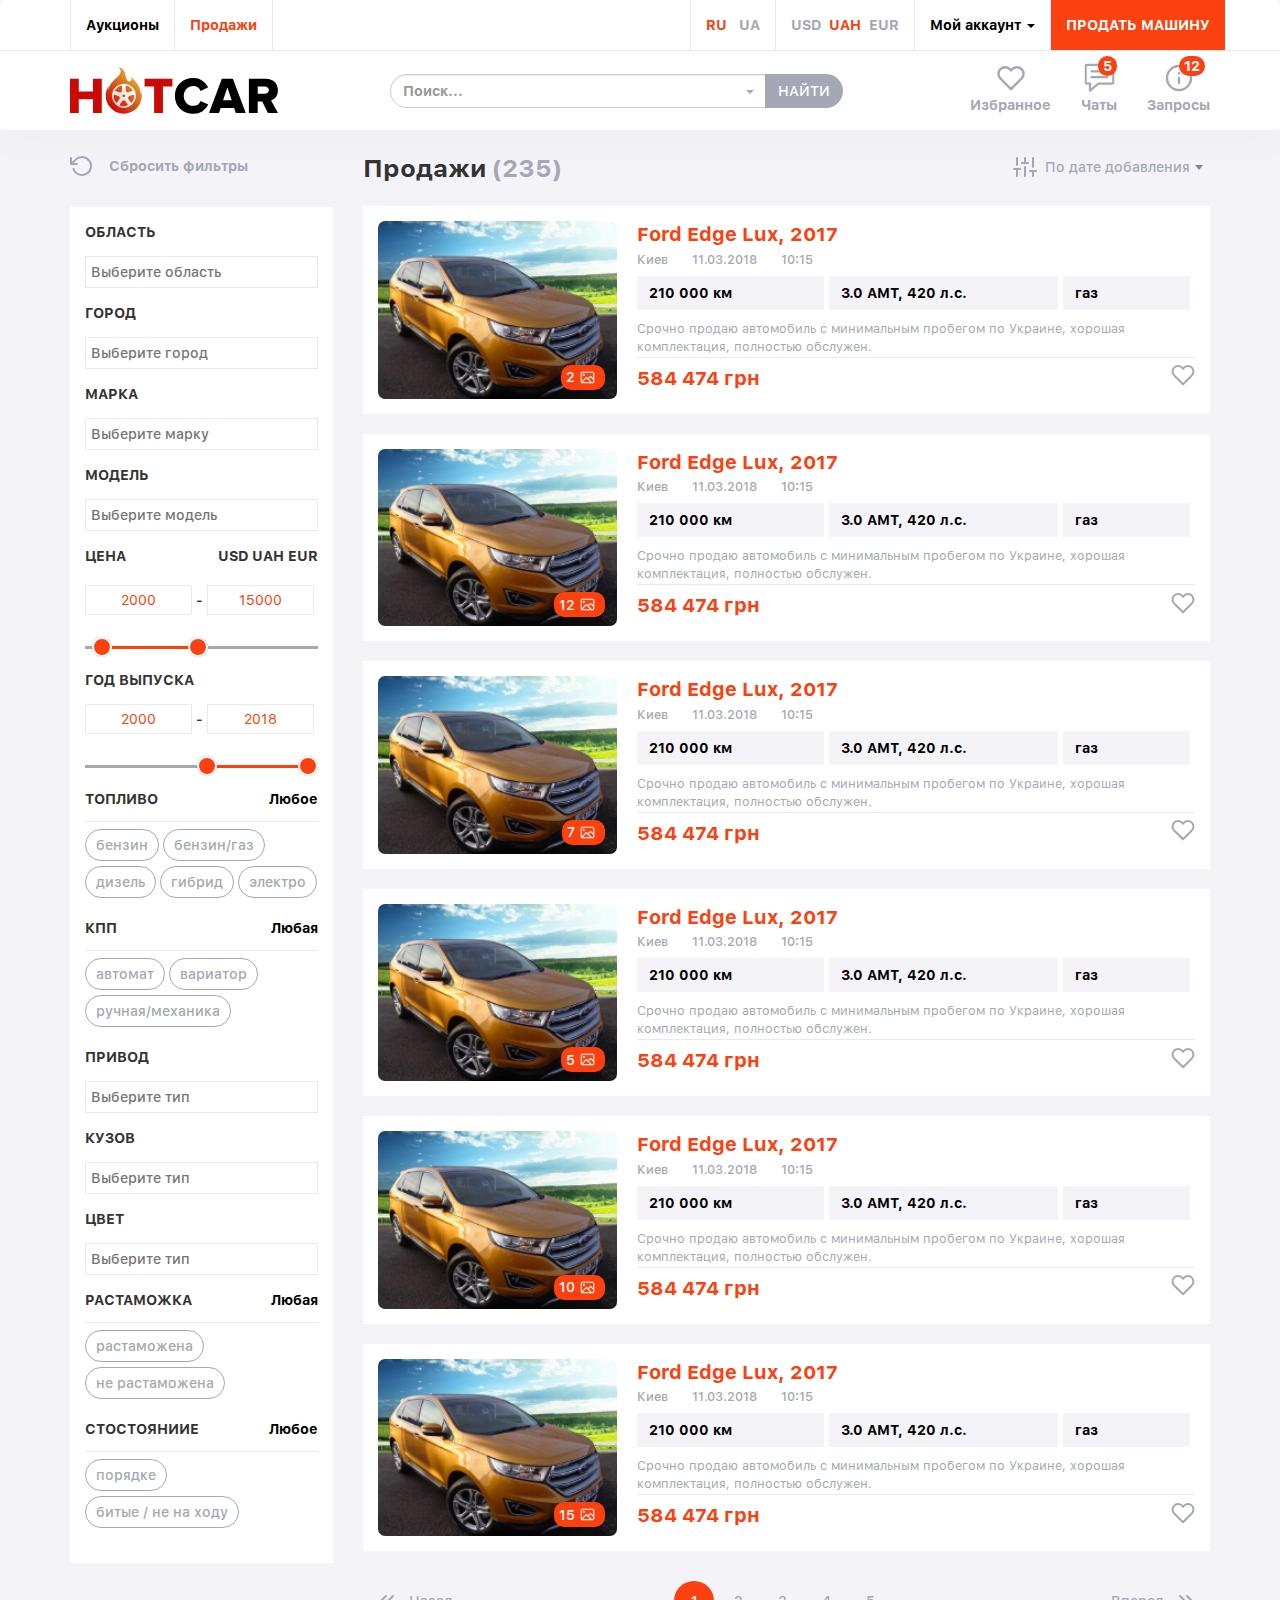
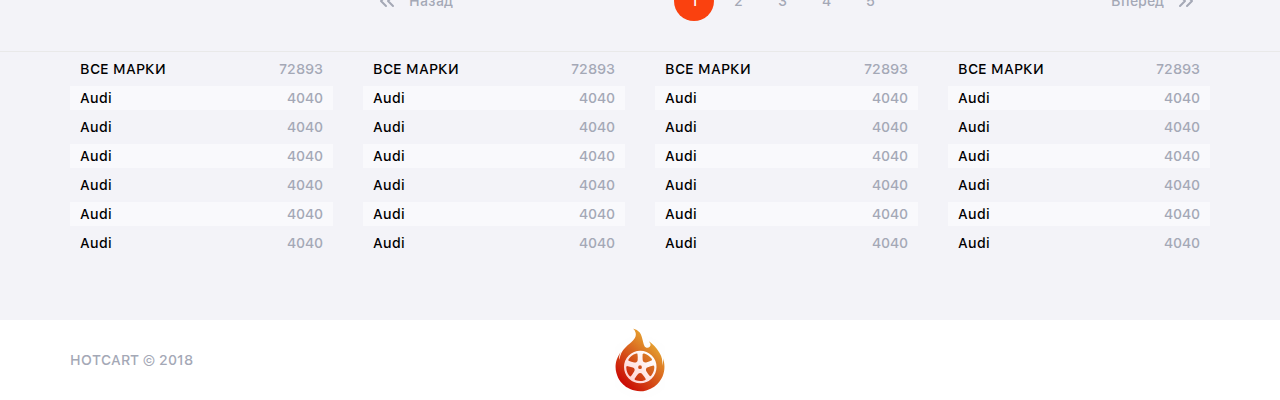
==== commit 93a24d01: "fix range slider" ====
--- a/index.html
+++ b/index.html
@@ -11,6 +11,8 @@
           integrity="sha384-DNOHZ68U8hZfKXOrtjWvjxusGo9WQnrNx2sqG0tfsghAvtVlRW3tvkXWZh58N9jp" crossorigin="anonymous">
     <link rel="stylesheet" href="plugins/select2/css/select2.css">
     <link rel="stylesheet" href="plugins/jquery-ui/jquery-ui.css">
+    <link rel="stylesheet" href="plugins/ion-rangeSlider/css/ion.rangeSlider.css">
+    <link rel="stylesheet" href="plugins/ion-rangeSlider/css/ion.rangeSlider.skinFlat.css">
     <link rel="stylesheet" href="css/style.css">
     <link rel="stylesheet" href="css/media-queries.css">
     <meta name="viewport" content="width=device-width, initial-scale=1">
@@ -247,14 +249,11 @@
                             </div>
                             <div class="filter-item-content">
                                 <form method="post" action="">
-                                    <div class="filter-input-wrapper">
-                                        <input id="amount-price-1" class="filter-input">
-                                        <span>-</span>
-                                        <input id="amount-price-2" class="filter-input">
-                                    </div>
-                                    <!--<input type="submit" name="submit_range" value="Submit">-->
+                                    <input id="amount-price-1" class="filter-input">
+                                    <span>-</span>
+                                    <input id="amount-price-2" class="filter-input">
+                                    <input id="slider-price-range">
                                 </form>
-                                <div id="slider-price-range"></div>
                             </div>
                         </div>
                         <div class="filter-item">
@@ -263,14 +262,11 @@
                             </div>
                             <div class="filter-item-content">
                                 <form method="post" action="">
-                                    <div class="filter-input-wrapper">
-                                        <input id="amount-distance-1" class="filter-input">
-                                        <span>-</span>
-                                        <input id="amount-distance-2" class="filter-input">
-                                    </div>
-                                    <!--<input type="submit" name="submit_range" value="Submit">-->
+                                    <input id="amount-year-1" class="filter-input">
+                                    <span>-</span>
+                                    <input id="amount-year-2" class="filter-input">
+                                    <input id="slider-year-range">
                                 </form>
-                                <div id="slider-distance-range"></div>
                             </div>
                         </div>
                         <div class="filter-item">
@@ -1132,6 +1128,7 @@
 <script src="plugins/jquery-ui/jquery-ui.js"></script>
 <script src="plugins/dropzone/dropzone.js"></script>
 <script src="plugins/jquery.countdown-2.2.0/jquery.countdown.min.js"></script>
+<script src="plugins/ion-rangeSlider/js/ion.rangeSlider.js"></script>
 <script src="js/common.js"></script>
 
 </body>
--- a/plugins/ion-rangeSlider/css/ion.rangeSlider.css
+++ b/plugins/ion-rangeSlider/css/ion.rangeSlider.css
@@ -0,0 +1,146 @@
+/* Ion.RangeSlider
+// css version 2.0.3
+// © 2013-2014 Denis Ineshin | IonDen.com
+// ===================================================================================================================*/
+
+/* =====================================================================================================================
+// RangeSlider */
+
+.irs {
+    position: relative; display: block;
+    -webkit-touch-callout: none;
+    -webkit-user-select: none;
+     -khtml-user-select: none;
+       -moz-user-select: none;
+        -ms-user-select: none;
+            user-select: none;
+}
+    .irs-line {
+        position: relative; display: block;
+        overflow: hidden;
+        outline: none !important;
+    }
+        .irs-line-left, .irs-line-mid, .irs-line-right {
+            position: absolute; display: block;
+            top: 0;
+        }
+        .irs-line-left {
+            left: 0; width: 11%;
+        }
+        .irs-line-mid {
+            left: 9%; width: 82%;
+        }
+        .irs-line-right {
+            right: 0; width: 11%;
+        }
+
+    .irs-bar {
+        position: absolute; display: block;
+        left: 0; width: 0;
+    }
+        .irs-bar-edge {
+            position: absolute; display: block;
+            top: 0; left: 0;
+        }
+
+    .irs-shadow {
+        position: absolute; display: none;
+        left: 0; width: 0;
+    }
+
+    .irs-slider {
+        position: absolute; display: block;
+        cursor: default;
+        z-index: 1;
+    }
+        .irs-slider.single {
+
+        }
+        .irs-slider.from {
+
+        }
+        .irs-slider.to {
+
+        }
+        .irs-slider.type_last {
+            z-index: 2;
+        }
+
+    .irs-min {
+        position: absolute; display: block;
+        left: 0;
+        cursor: default;
+    }
+    .irs-max {
+        position: absolute; display: block;
+        right: 0;
+        cursor: default;
+    }
+
+    .irs-from, .irs-to, .irs-single {
+        position: absolute; display: block;
+        top: 0; left: 0;
+        cursor: default;
+        white-space: nowrap;
+    }
+
+.irs-grid {
+    position: absolute; display: none;
+    bottom: 0; left: 0;
+    width: 100%; height: 20px;
+}
+.irs-with-grid .irs-grid {
+    display: block;
+}
+    .irs-grid-pol {
+        position: absolute;
+        top: 0; left: 0;
+        width: 1px; height: 8px;
+        background: #000;
+    }
+    .irs-grid-pol.small {
+        height: 4px;
+    }
+    .irs-grid-text {
+        position: absolute;
+        bottom: 0; left: 0;
+        white-space: nowrap;
+        text-align: center;
+        font-size: 9px; line-height: 9px;
+        padding: 0 3px;
+        color: #000;
+    }
+
+.irs-disable-mask {
+    position: absolute; display: block;
+    top: 0; left: -1%;
+    width: 102%; height: 100%;
+    cursor: default;
+    background: rgba(0,0,0,0.0);
+    z-index: 2;
+}
+.irs-disabled {
+    opacity: 0.4;
+}
+.lt-ie9 .irs-disabled {
+    filter: alpha(opacity=40);
+}
+
+
+.irs-hidden-input {
+    position: absolute !important;
+    display: block !important;
+    top: 0 !important;
+    left: 0 !important;
+    width: 0 !important;
+    height: 0 !important;
+    font-size: 0 !important;
+    line-height: 0 !important;
+    padding: 0 !important;
+    margin: 0 !important;
+    outline: none !important;
+    z-index: -9999 !important;
+    background: none !important;
+    border-style: solid !important;
+    border-color: transparent !important;
+}
--- a/plugins/ion-rangeSlider/css/ion.rangeSlider.skinFlat.css
+++ b/plugins/ion-rangeSlider/css/ion.rangeSlider.skinFlat.css
@@ -0,0 +1,106 @@
+/* Ion.RangeSlider, Flat UI Skin
+// css version 2.0.3
+// © Denis Ineshin, 2014    https://github.com/IonDen
+// ===================================================================================================================*/
+
+/* =====================================================================================================================
+// Skin details */
+
+.irs-line-mid,
+.irs-line-left,
+.irs-line-right,
+.irs-bar,
+.irs-bar-edge,
+.irs-slider {
+    background: url(../img/sprite-skin-flat.png) repeat-x;
+}
+
+.irs {
+    height: 40px;
+}
+.irs-with-grid {
+    height: 60px;
+}
+.irs-line {
+    height: 12px; top: 25px;
+}
+    .irs-line-left {
+        height: 12px;
+        background-position: 0 -30px;
+    }
+    .irs-line-mid {
+        height: 12px;
+        background-position: 0 0;
+    }
+    .irs-line-right {
+        height: 12px;
+        background-position: 100% -30px;
+    }
+
+.irs-bar {
+    height: 12px; top: 25px;
+    background-position: 0 -60px;
+}
+    .irs-bar-edge {
+        top: 25px;
+        height: 12px; width: 9px;
+        background-position: 0 -90px;
+    }
+
+.irs-shadow {
+    height: 3px; top: 34px;
+    background: #000;
+    opacity: 0.25;
+}
+.lt-ie9 .irs-shadow {
+    filter: alpha(opacity=25);
+}
+
+.irs-slider {
+    width: 16px; height: 18px;
+    top: 22px;
+    background-position: 0 -120px;
+}
+.irs-slider.state_hover, .irs-slider:hover {
+    background-position: 0 -150px;
+}
+
+.irs-min, .irs-max {
+    color: #999;
+    font-size: 10px; line-height: 1.333;
+    text-shadow: none;
+    top: 0; padding: 1px 3px;
+    background: #e1e4e9;
+    -moz-border-radius: 4px;
+    border-radius: 4px;
+}
+
+.irs-from, .irs-to, .irs-single {
+    color: #fff;
+    font-size: 10px; line-height: 1.333;
+    text-shadow: none;
+    padding: 1px 5px;
+    background: #ed5565;
+    -moz-border-radius: 4px;
+    border-radius: 4px;
+}
+.irs-from:after, .irs-to:after, .irs-single:after {
+    position: absolute; display: block; content: "";
+    bottom: -6px; left: 50%;
+    width: 0; height: 0;
+    margin-left: -3px;
+    overflow: hidden;
+    border: 3px solid transparent;
+    border-top-color: #ed5565;
+}
+
+
+.irs-grid-pol {
+    background: #e1e4e9;
+}
+.irs-grid-text {
+    color: #999;
+}
+
+.irs-disabled {
+}
--- a/css/style.css
+++ b/css/style.css
@@ -837,64 +837,47 @@
 
 /*slider range custom*/
 
-.ui-slider-horizontal {
+
+.filter-input-wrapper span {
+    color: var(--regGtey);
+    font-size: 1.5em;
+}
+
+.filter-input {
+    width: 46%;
+    text-align: center;
+    color: var(--mainRed);
+    padding: 4px;
+    font-weight: 300;
+    border: 1px solid var(--lightGrey);
+}
+
+.irs-line,
+.irs-bar{
     height: 3px;
-}
-
-.ui-slider-horizontal .ui-slider-handle {
-    top: -6px;
-}
-
-.ui-widget.ui-widget-content {
-    background-color: #b2b7c6;
-    border: none;
-    margin: 15px 0;
-}
-
-.ui-widget-header {
+    top: 31px;
+    background-color: var(--regGtey);
+}
+
+.irs-bar {
     background-color: var(--mainRed);
 }
 
-.ui-state-default, .ui-widget-content .ui-state-default, .ui-widget-header .ui-state-default, .ui-button, html .ui-button.ui-state-disabled:hover, html .ui-button.ui-state-disabled:active {
+.irs-slider {
+    background-color: var(--mainRed);
+    border: 2px solid #fff;
     -webkit-border-radius: 50%;
     -moz-border-radius: 50%;
     border-radius: 50%;
-}
-
-.ui-state-default, .ui-widget-content .ui-state-default, .ui-widget-header .ui-state-default, .ui-button, html .ui-button.ui-state-disabled:hover, html .ui-button.ui-state-disabled:active {
-    background-color: var(--mainRed);
-    box-shadow: 0 0 0 2px rgba(234, 222, 222, 0.37);
-    border: none;
-}
-
-.ui-state-active, .ui-widget-content .ui-state-active, .ui-widget-header .ui-state-active, a.ui-button:active, .ui-button:active, .ui-button.ui-state-active:hover {
-    background-color: var(--mainRed);
-    box-shadow: 0 0 0 2px rgba(234, 222, 222, 0.37);
-}
-
-.ui-slider .ui-slider-handle {
-    height: 15px;
-    width: 15px;
-}
-
-.filter-input-wrapper {
-    display: flex;
-    justify-content: space-between;
-    align-items: center;
-}
-
-.filter-input-wrapper span {
-    color: var(--regGtey);
-    font-size: 1.5em;
-}
-
-.filter-input {
-    width: 40%;
-    text-align: center;
-    color: var(--mainRed);
-    padding: 4px;
-    font-weight: 300;
-    border: 1px solid var(--lightGrey);
+    height: 20px;
+    width: 20px;
+    -webkit-box-shadow: 0px 0px 1px 0px #0000006b;
+    -moz-box-shadow: 0px 0px 1px 0px #0000006b;
+    box-shadow: 0px 0px 1px 0px #0000006b;
+}
+
+.irs-slider:hover {
+    cursor: pointer;
 }
   /*******/
  /*popup*/
--- a/css/media-queries.css
+++ b/css/media-queries.css
@@ -11,6 +11,7 @@
         height: 100px;
         width: 100px;
     }
+
 }
 
 @media only screen and (max-width : 992px) {
@@ -50,6 +51,14 @@
     .show-filters {
         display: block;
     }
+
+    .page-title-wrapper__advert .page-title{
+        font-size: 1.4em;
+    }
+
+    .page-title-wrapper__advert .advert-btn {
+        padding: 10px;
+    }
 }
 
 @media only screen and (min-width : 768px) {
@@ -59,9 +68,9 @@
 }
 
 @media only screen and (max-width : 767px) {
-    /*.page-content {*/
-        /*margin-top: 70px;*/
-    /*}*/
+    .page-content {
+        margin-top: 70px;
+    }
 
     .container-fluid {
         padding-left: 15px;
@@ -75,6 +84,10 @@
     .navbar {
         min-height: 50px;
         z-index: 9;
+    }
+
+    .navbar.navbar-fixed-top {
+        z-index: 999;
     }
 
     .navbar .container-fluid .navbar-brand-sm {
@@ -151,6 +164,33 @@
         -moz-box-shadow: 0 6px 12px rgba(0,0,0,.175);
         box-shadow: 0 6px 12px rgba(0,0,0,.175);
     }
+
+    .sidebar-seller__owner {
+        display: flex;
+        flex-wrap: wrap;
+        flex-direction: column;
+        align-items: center;
+        justify-content: center;
+        margin-bottom: 20px;
+        font-size: 1.3em;
+    }
+
+    .sidebar-seller__owner .seller-bio:first-child {
+        width: 100%;
+    }
+
+    .seller-info:nth-child(2) {
+        border: none;
+        margin-right: 10px;
+    }
+
+    .page-title-wrapper__advert .page-title {
+        font-size: 1.6em;
+    }
+    
+    .page-title-wrapper__advert .advert-btn {
+        padding: 12px 15px;
+    }
 }
 
 @media only screen and (max-width : 586px) {
@@ -178,7 +218,6 @@
 
     .navbar-layer-one .container .nav:first-child {
         width: 100%;
-
     }
 
     .navbar-layer-one .container .nav:last-child {
@@ -235,4 +274,43 @@
         display: none;
     }
 
-}
+    .page-title-wrapper__advert .page-title {
+        font-size: 1.3em;
+    }
+
+    .page-title-wrapper__advert .advert-btn {
+        padding: 10px;
+    }
+
+    .advert-opt {
+        width: 100%;
+    }
+
+    .advert-opt-select {
+        width: 100%;
+    }
+
+    .advert-opt__long {
+        margin-bottom: 5px;
+    }
+
+    .advert-opt-list-item {
+        margin-bottom: 10px;
+    }
+
+    .dropzone {
+        justify-content: center !important;
+    }
+
+}
+
+@media only screen and (max-width : 475px) {
+    .page-title-wrapper__advert {
+        flex-direction: column;
+    }
+
+    .page-title-wrapper__advert .page-title {
+        font-size: 1.5em;
+        margin-bottom: 10px;
+    }
+}
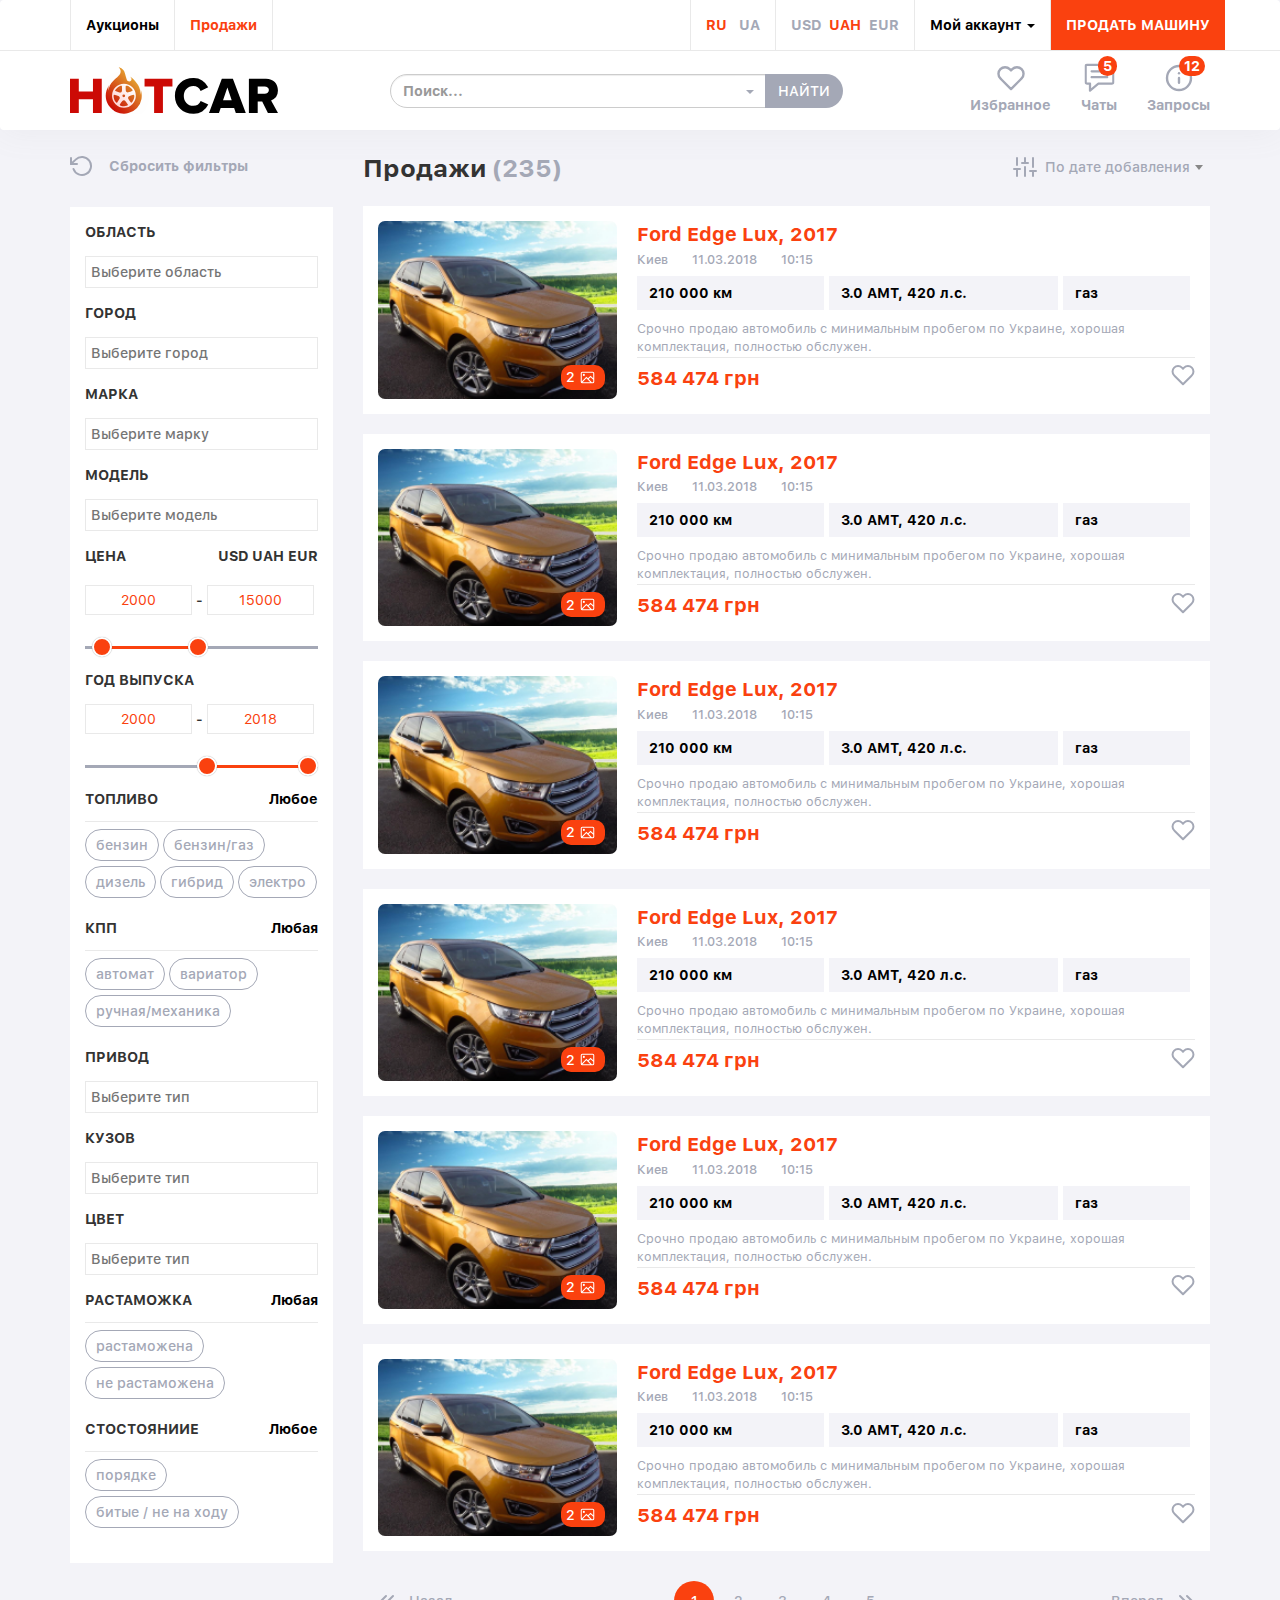
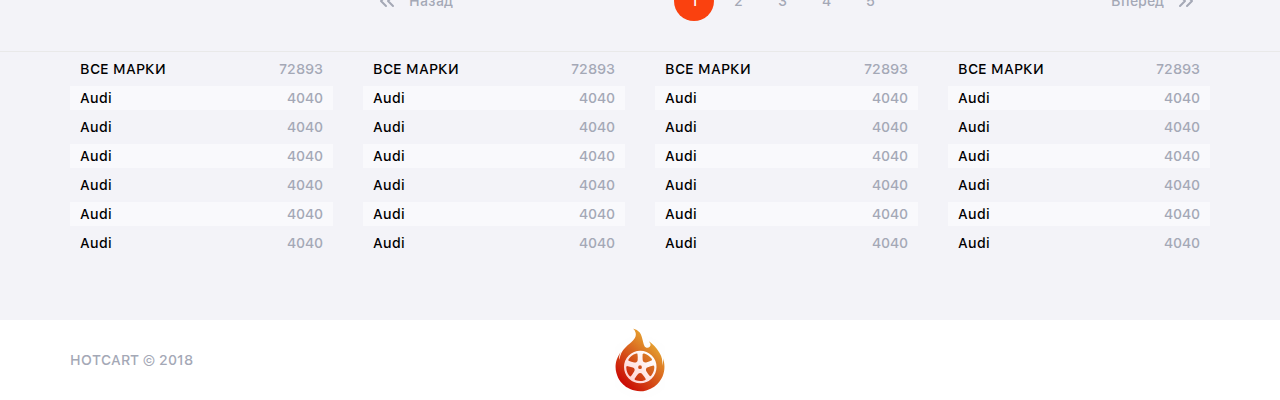
==== commit 9078c1a8: "add advert fields" ====
--- a/index.html
+++ b/index.html
@@ -64,7 +64,7 @@
                             <li><a href="#"><span class="nav-icon"><i class="fas fa-power-off"></i></span>Выйти</a></li>
                         </ul>
                     </li>
-                    <li class="sale-car"><a href="advert.html" class="btn-accent">Продать машину</a></li>
+                    <li class="sale-car"><a href="advert-sale.html" class="btn-accent">Продать машину</a></li>
                 </ul>
             </div>
         </div>
@@ -404,8 +404,8 @@
                             </select>
                         </div>
                     </div>
-                    <a href="open-car.html" class="auction-item">
-                        <div class="auction-item-img">
+                    <div class="auction-item">
+                        <a href='open-car.html' class="auction-item-img">
                             <img src="assets/images/car-example.png" alt="auction car">
                             <div class="pic-counter">
                                 <div class="pic-counter_value">2</div>
@@ -416,9 +416,9 @@
                                     <circle cx="8.5" cy="9.5" r="1"/>
                                 </svg>
                             </div>
-                        </div>
+                        </a>
                         <div class="auction-item-text">
-                            <div class="auction-item-title">Ford Edge Lux, 2017</div>
+                            <a href='open-car.html' class="auction-item-title">Ford Edge Lux, 2017</a>
                             <div class="auction-item-subtitle-wrapper">
                                 <div class="auction-item-subtitle auction-item-subtitle__city">Киев</div>
                                 <div class="auction-item-subtitle auction-item-subtitle__date">11.03.2018</div>
@@ -470,23 +470,22 @@
                                 </svg>
                             </div>
                         </div>
-                    </a>
-                    <a href="open-car.html" class="auction-item">
-                        <div class="auction-item-img">
+                    </div>
+                    <div class="auction-item">
+                        <a href='open-car.html' class="auction-item-img">
                             <img src="assets/images/car-example.png" alt="auction car">
                             <div class="pic-counter">
-                                <div class="pic-counter_value">12</div>
+                                <div class="pic-counter_value">2</div>
                                 <svg class="pic-counter-svg" id="target" xmlns="http://www.w3.org/2000/svg"
                                      viewBox="0 0 24 24"><title>
                                     Image</title>
                                     <path d="M17,6.5H7A1.5,1.5,0,0,0,5.5,8v8A1.5,1.5,0,0,0,7,17.5H17A1.5,1.5,0,0,0,18.5,16V8A1.5,1.5,0,0,0,17,6.5ZM7,7.5H17a.5.5,0,0,1,.5.5v4.79l-2.56-2.56-2.51,2.58L10.9,11.28,6.5,15.8V8A.5.5,0,0,1,7,7.5Zm7.71,9H7.21l3.7-3.8ZM17.5,16a.5.5,0,0,1-.5.5h-.88l-3-3L15,11.66l2.55,2.55Z"/>
                                     <circle cx="8.5" cy="9.5" r="1"/>
                                 </svg>
-
-                            </div>
-                        </div>
+                            </div>
+                        </a>
                         <div class="auction-item-text">
-                            <div class="auction-item-title">Ford Edge Lux, 2017</div>
+                            <a href='open-car.html' class="auction-item-title">Ford Edge Lux, 2017</a>
                             <div class="auction-item-subtitle-wrapper">
                                 <div class="auction-item-subtitle auction-item-subtitle__city">Киев</div>
                                 <div class="auction-item-subtitle auction-item-subtitle__date">11.03.2018</div>
@@ -538,23 +537,22 @@
                                 </svg>
                             </div>
                         </div>
-                    </a>
-                    <a href="open-car.html" class="auction-item">
-                        <div class="auction-item-img">
+                    </div>
+                    <div class="auction-item">
+                        <a href='open-car.html' class="auction-item-img">
+                            <img src="assets/images/car-example.png" alt="auction car">
                             <div class="pic-counter">
-                                <div class="pic-counter_value">7</div>
+                                <div class="pic-counter_value">2</div>
                                 <svg class="pic-counter-svg" id="target" xmlns="http://www.w3.org/2000/svg"
                                      viewBox="0 0 24 24"><title>
                                     Image</title>
                                     <path d="M17,6.5H7A1.5,1.5,0,0,0,5.5,8v8A1.5,1.5,0,0,0,7,17.5H17A1.5,1.5,0,0,0,18.5,16V8A1.5,1.5,0,0,0,17,6.5ZM7,7.5H17a.5.5,0,0,1,.5.5v4.79l-2.56-2.56-2.51,2.58L10.9,11.28,6.5,15.8V8A.5.5,0,0,1,7,7.5Zm7.71,9H7.21l3.7-3.8ZM17.5,16a.5.5,0,0,1-.5.5h-.88l-3-3L15,11.66l2.55,2.55Z"/>
                                     <circle cx="8.5" cy="9.5" r="1"/>
                                 </svg>
-
-                            </div>
-                            <img src="assets/images/car-example.png" alt="auction car">
-                        </div>
+                            </div>
+                        </a>
                         <div class="auction-item-text">
-                            <div class="auction-item-title">Ford Edge Lux, 2017</div>
+                            <a href='open-car.html' class="auction-item-title">Ford Edge Lux, 2017</a>
                             <div class="auction-item-subtitle-wrapper">
                                 <div class="auction-item-subtitle auction-item-subtitle__city">Киев</div>
                                 <div class="auction-item-subtitle auction-item-subtitle__date">11.03.2018</div>
@@ -606,23 +604,22 @@
                                 </svg>
                             </div>
                         </div>
-                    </a>
-                    <a href="open-car.html" class="auction-item">
-                        <div class="auction-item-img">
+                    </div>
+                    <div class="auction-item">
+                        <a href='open-car.html' class="auction-item-img">
                             <img src="assets/images/car-example.png" alt="auction car">
                             <div class="pic-counter">
-                                <div class="pic-counter_value">5</div>
+                                <div class="pic-counter_value">2</div>
                                 <svg class="pic-counter-svg" id="target" xmlns="http://www.w3.org/2000/svg"
                                      viewBox="0 0 24 24"><title>
                                     Image</title>
                                     <path d="M17,6.5H7A1.5,1.5,0,0,0,5.5,8v8A1.5,1.5,0,0,0,7,17.5H17A1.5,1.5,0,0,0,18.5,16V8A1.5,1.5,0,0,0,17,6.5ZM7,7.5H17a.5.5,0,0,1,.5.5v4.79l-2.56-2.56-2.51,2.58L10.9,11.28,6.5,15.8V8A.5.5,0,0,1,7,7.5Zm7.71,9H7.21l3.7-3.8ZM17.5,16a.5.5,0,0,1-.5.5h-.88l-3-3L15,11.66l2.55,2.55Z"/>
                                     <circle cx="8.5" cy="9.5" r="1"/>
                                 </svg>
-
-                            </div>
-                        </div>
+                            </div>
+                        </a>
                         <div class="auction-item-text">
-                            <div class="auction-item-title">Ford Edge Lux, 2017</div>
+                            <a href='open-car.html' class="auction-item-title">Ford Edge Lux, 2017</a>
                             <div class="auction-item-subtitle-wrapper">
                                 <div class="auction-item-subtitle auction-item-subtitle__city">Киев</div>
                                 <div class="auction-item-subtitle auction-item-subtitle__date">11.03.2018</div>
@@ -674,23 +671,22 @@
                                 </svg>
                             </div>
                         </div>
-                    </a>
-                    <a href="open-car.html" class="auction-item">
-                        <div class="auction-item-img">
+                    </div>
+                    <div class="auction-item">
+                        <a href='open-car.html' class="auction-item-img">
                             <img src="assets/images/car-example.png" alt="auction car">
                             <div class="pic-counter">
-                                <div class="pic-counter_value">10</div>
+                                <div class="pic-counter_value">2</div>
                                 <svg class="pic-counter-svg" id="target" xmlns="http://www.w3.org/2000/svg"
                                      viewBox="0 0 24 24"><title>
                                     Image</title>
                                     <path d="M17,6.5H7A1.5,1.5,0,0,0,5.5,8v8A1.5,1.5,0,0,0,7,17.5H17A1.5,1.5,0,0,0,18.5,16V8A1.5,1.5,0,0,0,17,6.5ZM7,7.5H17a.5.5,0,0,1,.5.5v4.79l-2.56-2.56-2.51,2.58L10.9,11.28,6.5,15.8V8A.5.5,0,0,1,7,7.5Zm7.71,9H7.21l3.7-3.8ZM17.5,16a.5.5,0,0,1-.5.5h-.88l-3-3L15,11.66l2.55,2.55Z"/>
                                     <circle cx="8.5" cy="9.5" r="1"/>
                                 </svg>
-
-                            </div>
-                        </div>
+                            </div>
+                        </a>
                         <div class="auction-item-text">
-                            <div class="auction-item-title">Ford Edge Lux, 2017</div>
+                            <a href='open-car.html' class="auction-item-title">Ford Edge Lux, 2017</a>
                             <div class="auction-item-subtitle-wrapper">
                                 <div class="auction-item-subtitle auction-item-subtitle__city">Киев</div>
                                 <div class="auction-item-subtitle auction-item-subtitle__date">11.03.2018</div>
@@ -742,23 +738,22 @@
                                 </svg>
                             </div>
                         </div>
-                    </a>
-                    <a href="open-car.html" class="auction-item">
-                        <div class="auction-item-img">
+                    </div>
+                    <div class="auction-item">
+                        <a href='open-car.html' class="auction-item-img">
                             <img src="assets/images/car-example.png" alt="auction car">
                             <div class="pic-counter">
-                                <div class="pic-counter_value">15</div>
+                                <div class="pic-counter_value">2</div>
                                 <svg class="pic-counter-svg" id="target" xmlns="http://www.w3.org/2000/svg"
                                      viewBox="0 0 24 24"><title>
                                     Image</title>
                                     <path d="M17,6.5H7A1.5,1.5,0,0,0,5.5,8v8A1.5,1.5,0,0,0,7,17.5H17A1.5,1.5,0,0,0,18.5,16V8A1.5,1.5,0,0,0,17,6.5ZM7,7.5H17a.5.5,0,0,1,.5.5v4.79l-2.56-2.56-2.51,2.58L10.9,11.28,6.5,15.8V8A.5.5,0,0,1,7,7.5Zm7.71,9H7.21l3.7-3.8ZM17.5,16a.5.5,0,0,1-.5.5h-.88l-3-3L15,11.66l2.55,2.55Z"/>
                                     <circle cx="8.5" cy="9.5" r="1"/>
                                 </svg>
-
-                            </div>
-                        </div>
+                            </div>
+                        </a>
                         <div class="auction-item-text">
-                            <div class="auction-item-title">Ford Edge Lux, 2017</div>
+                            <a href='open-car.html' class="auction-item-title">Ford Edge Lux, 2017</a>
                             <div class="auction-item-subtitle-wrapper">
                                 <div class="auction-item-subtitle auction-item-subtitle__city">Киев</div>
                                 <div class="auction-item-subtitle auction-item-subtitle__date">11.03.2018</div>
@@ -810,7 +805,7 @@
                                 </svg>
                             </div>
                         </div>
-                    </a>
+                    </div>
                 </div>
                 <div class="btn__more">
                     <nav>
--- a/plugins/ion-rangeSlider/css/ion.rangeSlider.skinFlat.css
+++ b/plugins/ion-rangeSlider/css/ion.rangeSlider.skinFlat.css
@@ -12,7 +12,7 @@
 .irs-bar,
 .irs-bar-edge,
 .irs-slider {
-    background: url(../img/sprite-skin-flat.png) repeat-x;
+    /*background: url(../img/sprite-skin-flat.png) repeat-x;*/
 }
 
 .irs {
--- a/css/style.css
+++ b/css/style.css
@@ -546,6 +546,14 @@
     color: var(--mainRed);
 }
 
+.auction-item-title:hover,
+.auction-item-title:active,
+.auction-item-title:visited,
+.auction-item-title:focus{
+    color: var(--mainRed);
+    text-decoration: none;
+}
+
 .auction-item-subtitle {
     color: var(--regGtey);
     display: inline-block;
@@ -657,7 +665,7 @@
 .show-filters {
     display: none;
     padding: 10px 15px;
-    width: 155px;
+    width: 160px;
     text-align: center;
 }
 
@@ -665,12 +673,17 @@
     margin-left: 5px;
 }
 
-/*.show-filters.fixed-top {*/
-    /*position: fixed;*/
-    /*z-index: 9;*/
-    /*top: 5px;*/
-    /*left: 12px;*/
-/*}*/
+.show-filters.fixed-top {
+    position: fixed;
+    z-index: 9;
+    top: 5px;
+    left: 10px;
+}
+
+.filters {
+    position: relative;
+    z-index: 8;
+}
 
 .filters-main-title {
     margin-bottom: 20px;
@@ -1718,6 +1731,16 @@
     border-bottom: 1px solid var(--regGtey);
 }
 
+
+.advert-opt-list .advert-opt-input {
+    width: 50%;
+    margin-right: 20px;
+}
+
+.advert-opt-list__curr .advert-opt-list-item {
+    margin-bottom: 0;
+}
+
 .advert-radio {
     display: none;
 }
@@ -1760,11 +1783,13 @@
 }
 
 .dz-image {
+    height: 100%;
+}
+
+.dz-image img {
+    width: 100%;
+    height: inherit;
     object-fit: cover;
-}
-
-.dz-image img {
-    width: 100%;
 }
 
 .dz-preview {
@@ -1834,7 +1859,8 @@
 .btn-change-req,
 .btn-change-req:hover,
 .btn-change-req:focus {
-    padding: 10px 43px;
+    padding: 10px 0px;
+    width: 100%;
     background-color: var(--regGtey);
     text-transform: uppercase;
     color: #fff;
@@ -2036,4 +2062,30 @@
 
 .bet-byers-list .bet-item-description {
     margin-left: 10px;
+}
+
+.auction-item-like-svg svg:hover {
+    animation: hurtDance 1s infinite;
+}
+
+@keyframes hurtDance {
+    0% {
+        transform: rotate(0);
+    }
+
+    25% {
+        transform: rotate(-10deg) scale(1.1);
+    }
+
+    50% {
+        transform: rotate(0deg) scale(1);
+    }
+
+    75% {
+        transform: rotate(10deg) scale(1.1);
+    }
+
+    100% {
+        transform: rotate(0);
+    }
 }--- a/css/media-queries.css
+++ b/css/media-queries.css
@@ -28,13 +28,17 @@
         flex-wrap: wrap;
     }
 
+    .navbar .container-fluid .navbar-brand.navbar-brand-lg {
+        width: 155px;
+    }
+
     .nav-brand {
-        width: 30%;
+        width: 22%;
     }
 
      .navbar-grow {
          flex-grow: 0;
-         width: 37%;
+         width: 45%;
     }
 
     .nav-icons {
@@ -50,6 +54,7 @@
 
     .show-filters {
         display: block;
+        margin-bottom: 10px;
     }
 
     .page-title-wrapper__advert .page-title{
@@ -59,6 +64,15 @@
     .page-title-wrapper__advert .advert-btn {
         padding: 10px;
     }
+
+    .filters-content--requests {
+        text-align: center;
+    }
+
+    .btn-change-req {
+        width: 50%;
+    }
+
 }
 
 @media only screen and (min-width : 768px) {
@@ -87,7 +101,7 @@
     }
 
     .navbar.navbar-fixed-top {
-        z-index: 999;
+        z-index: 9;
     }
 
     .navbar .container-fluid .navbar-brand-sm {
@@ -191,6 +205,17 @@
     .page-title-wrapper__advert .advert-btn {
         padding: 12px 15px;
     }
+
+    .request-content {
+        flex-direction: column;
+    }
+
+    .request-img {
+        width: 100%;
+        margin-bottom: 10px;
+    }
+
+
 }
 
 @media only screen and (max-width : 586px) {
@@ -302,6 +327,15 @@
         justify-content: center !important;
     }
 
+    .request-content {
+        padding: 10px;
+        margin: 0 10px;
+    }
+
+    .btn-change-req {
+        width: 70%;
+    }
+
 }
 
 @media only screen and (max-width : 475px) {
@@ -313,4 +347,10 @@
         font-size: 1.5em;
         margin-bottom: 10px;
     }
-}
+
+    .advert-opt-list .advert-opt-input {
+        width: 90%;
+        margin-right: 0;
+        margin-bottom: 10px;
+    }
+}
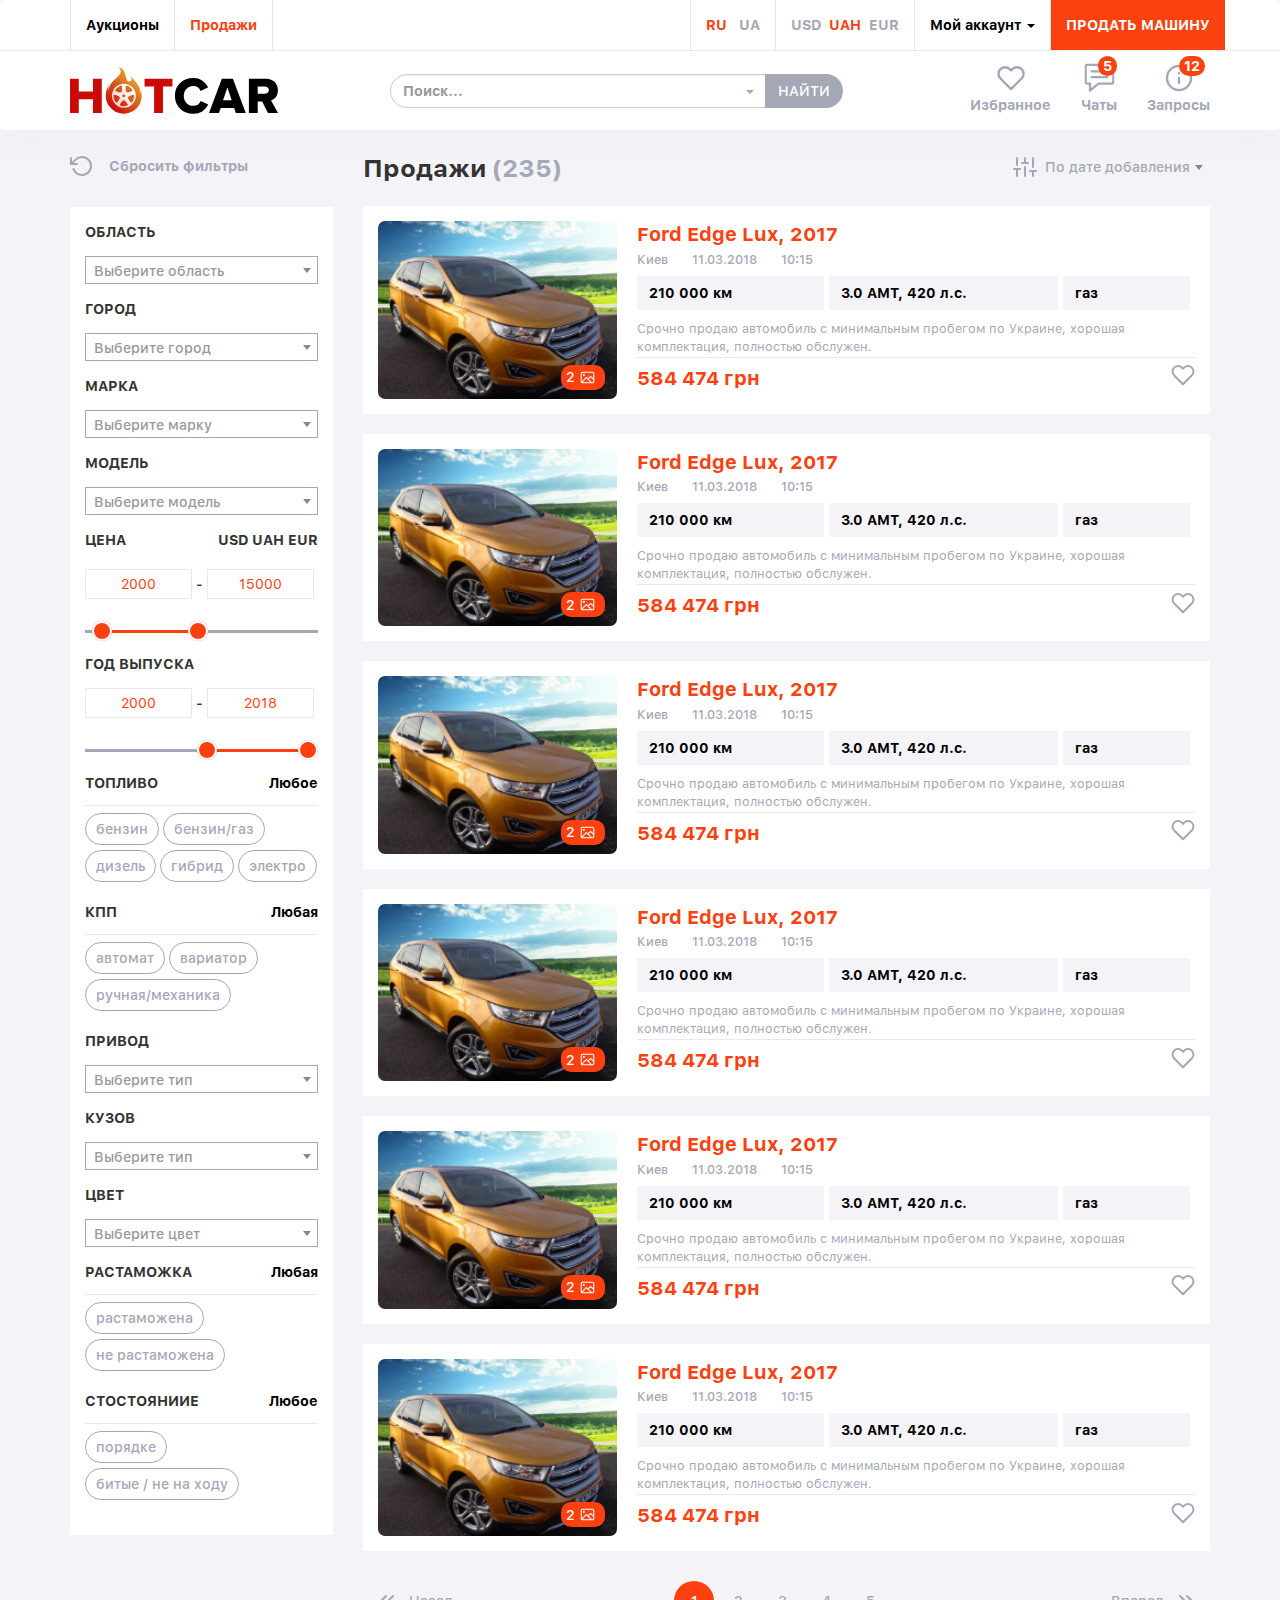
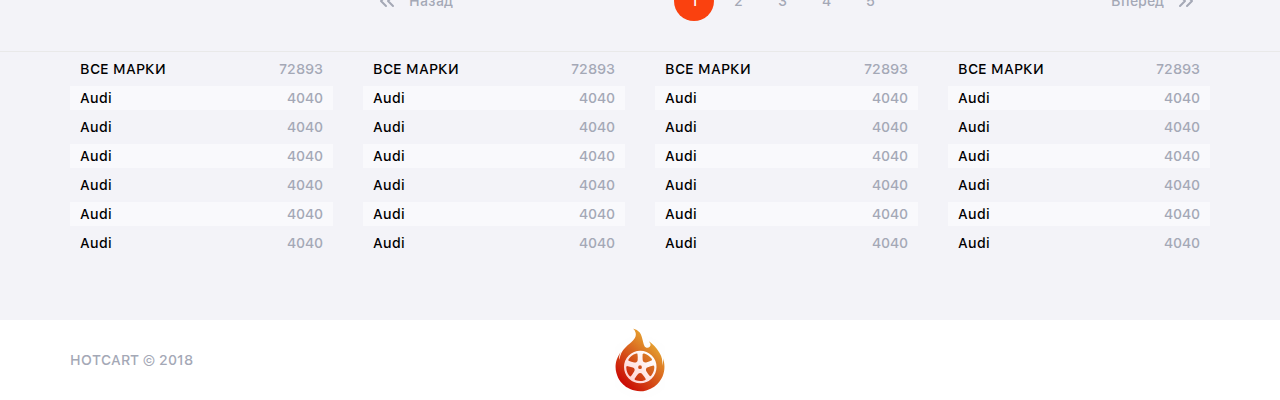
==== commit 732a4bb9: "removed multiple select" ====
--- a/index.html
+++ b/index.html
@@ -188,7 +188,8 @@
                                 <span class="filter-item-name">область</span>
                             </div>
                             <div class="filter-item-content">
-                                <select id='regSelect' class="js-select filter-region-select" multiple="multiple">
+                                <select id='regSelect' class="js-select filter-region-select">
+                                    <option value=""></option>
                                     <option value="KY">Киевская</option>
                                     <option value="CH">Черниговская</option>
                                     <option value="LV">Львовская</option>
@@ -201,7 +202,8 @@
                                 <span class="filter-item-name">город</span>
                             </div>
                             <div class="filter-item-content">
-                                <select class="js-select filter-city-select" multiple="multiple">
+                                <select class="js-select filter-city-select">
+                                    <option value=""></option>
                                     <option value="KY">Киев</option>
                                     <option value="CH">Чернигов</option>
                                     <option value="LV">Львов</option>
@@ -214,7 +216,8 @@
                                 <span class="filter-item-name">марка</span>
                             </div>
                             <div class="filter-item-content">
-                                <select class="js-select filter-manufactor-select" multiple="multiple">
+                                <select class="js-select filter-manufactor-select">
+                                    <option value=""></option>
                                     <option value="KY">Honda</option>
                                     <option value="CH">Audi</option>
                                     <option value="LV">Ford</option>
@@ -227,7 +230,8 @@
                                 <span class="filter-item-name">модель</span>
                             </div>
                             <div class="filter-item-content">
-                                <select class="js-select filter-model-select" multiple="multiple">
+                                <select class="js-select filter-model-select">
+                                    <option value=""></option>
                                     <option value="KY">Киевская</option>
                                     <option value="CH">Черниговская</option>
                                     <option value="LV">Львовская</option>
@@ -308,7 +312,8 @@
                                 <span class="filter-item-name">привод</span>
                             </div>
                             <div class="filter-item-content">
-                                <select class="js-select filter-gearbox-select" multiple="multiple">
+                                <select class="js-select filter-gearbox-select">
+                                    <option value=""></option>
                                     <option value="KY">Киевская</option>
                                     <option value="CH">Черниговская</option>
                                     <option value="LV">Львовская</option>
@@ -321,7 +326,8 @@
                                 <span class="filter-item-name">кузов</span>
                             </div>
                             <div class="filter-item-content">
-                                <select class="js-select filter-body-select" multiple="multiple">
+                                <select class="js-select filter-body-select">
+                                    <option value=""></option>
                                     <option value="KY">Универсал</option>
                                     <option value="CH">Седан</option>
                                     <option value="LV">Хетчбек</option>
@@ -334,7 +340,8 @@
                                 <span class="filter-item-name">цвет</span>
                             </div>
                             <div class="filter-item-content">
-                                <select class="js-select filter-color-select" multiple="multiple">
+                                <select class="js-select filter-color-select">
+                                    <option value=""></option>
                                     <option value="KY">Синий</option>
                                     <option value="CH">Красный</option>
                                     <option value="LV">Белый</option>
--- a/css/style.css
+++ b/css/style.css
@@ -607,10 +607,6 @@
     right: 5%;
 }
 
-.my-rate-cars-content .auction-item-img .pic-counter {
-    bottom: 32%;
-}
-
 .car-info-svg {
     display: inline-block;
     height: 20px;
@@ -675,7 +671,7 @@
 
 .show-filters.fixed-top {
     position: fixed;
-    z-index: 9;
+    z-index: 55;
     top: 5px;
     left: 10px;
 }
@@ -1269,7 +1265,7 @@
     position: absolute;
     height: 20px;
     width: 100%;
-    z-index: 99;
+    z-index: 10;
     top: 37%;
 }
 
@@ -1731,6 +1727,9 @@
     border-bottom: 1px solid var(--regGtey);
 }
 
+.advert-opt-input__long {
+    display: block;
+}
 
 .advert-opt-list .advert-opt-input {
     width: 50%;
@@ -1756,7 +1755,7 @@
     min-height: 163px;
     background-color: transparent;
     position: relative;
-    z-index: 99;
+    z-index: 1;
     display: flex;
     flex-wrap: wrap;
     justify-content: center;
--- a/css/media-queries.css
+++ b/css/media-queries.css
@@ -73,6 +73,10 @@
         width: 50%;
     }
 
+    .sidebar-price {
+        margin-bottom: 30px;
+    }
+
 }
 
 @media only screen and (min-width : 768px) {
@@ -101,7 +105,7 @@
     }
 
     .navbar.navbar-fixed-top {
-        z-index: 9;
+        z-index: 50;
     }
 
     .navbar .container-fluid .navbar-brand-sm {
@@ -336,6 +340,31 @@
         width: 70%;
     }
 
+    .popup-content {
+        width: auto;
+    }
+
+    .profile-set-wrapper {
+        padding: 15px;
+    }
+
+    .profile-set {
+        width: 100%;
+        float: none;
+    }
+
+    .profile-set-img {
+        width: 100%;
+        display: flex;
+        align-items: center;
+        justify-content: center;
+        flex-direction: column
+    }
+
+    .advert-type-select .advert-btn {
+        padding: 10px 5px;;
+    }
+
 }
 
 @media only screen and (max-width : 475px) {
@@ -353,4 +382,36 @@
         margin-right: 0;
         margin-bottom: 10px;
     }
-}
+
+    .popup-tab {
+        padding: 15px 5px;
+    }
+
+    .popup-tab-num {
+        margin-right: 2px;
+    }
+
+    .popup-modal-dismiss {
+        margin: 13px 5px 13px 0;
+    }
+
+    .btn-popup {
+        width: 100%;
+    }
+
+    .btn-round {
+        padding: 10px;
+    }
+
+    .advert-type-select {
+        flex-direction: column;
+    }
+
+    .advert-type-select .advert-btn {
+        padding: 5px 10px;
+        -webkit-border-radius: 0;
+        -moz-border-radius: 0;
+        border-radius: 0;
+    }
+    
+}
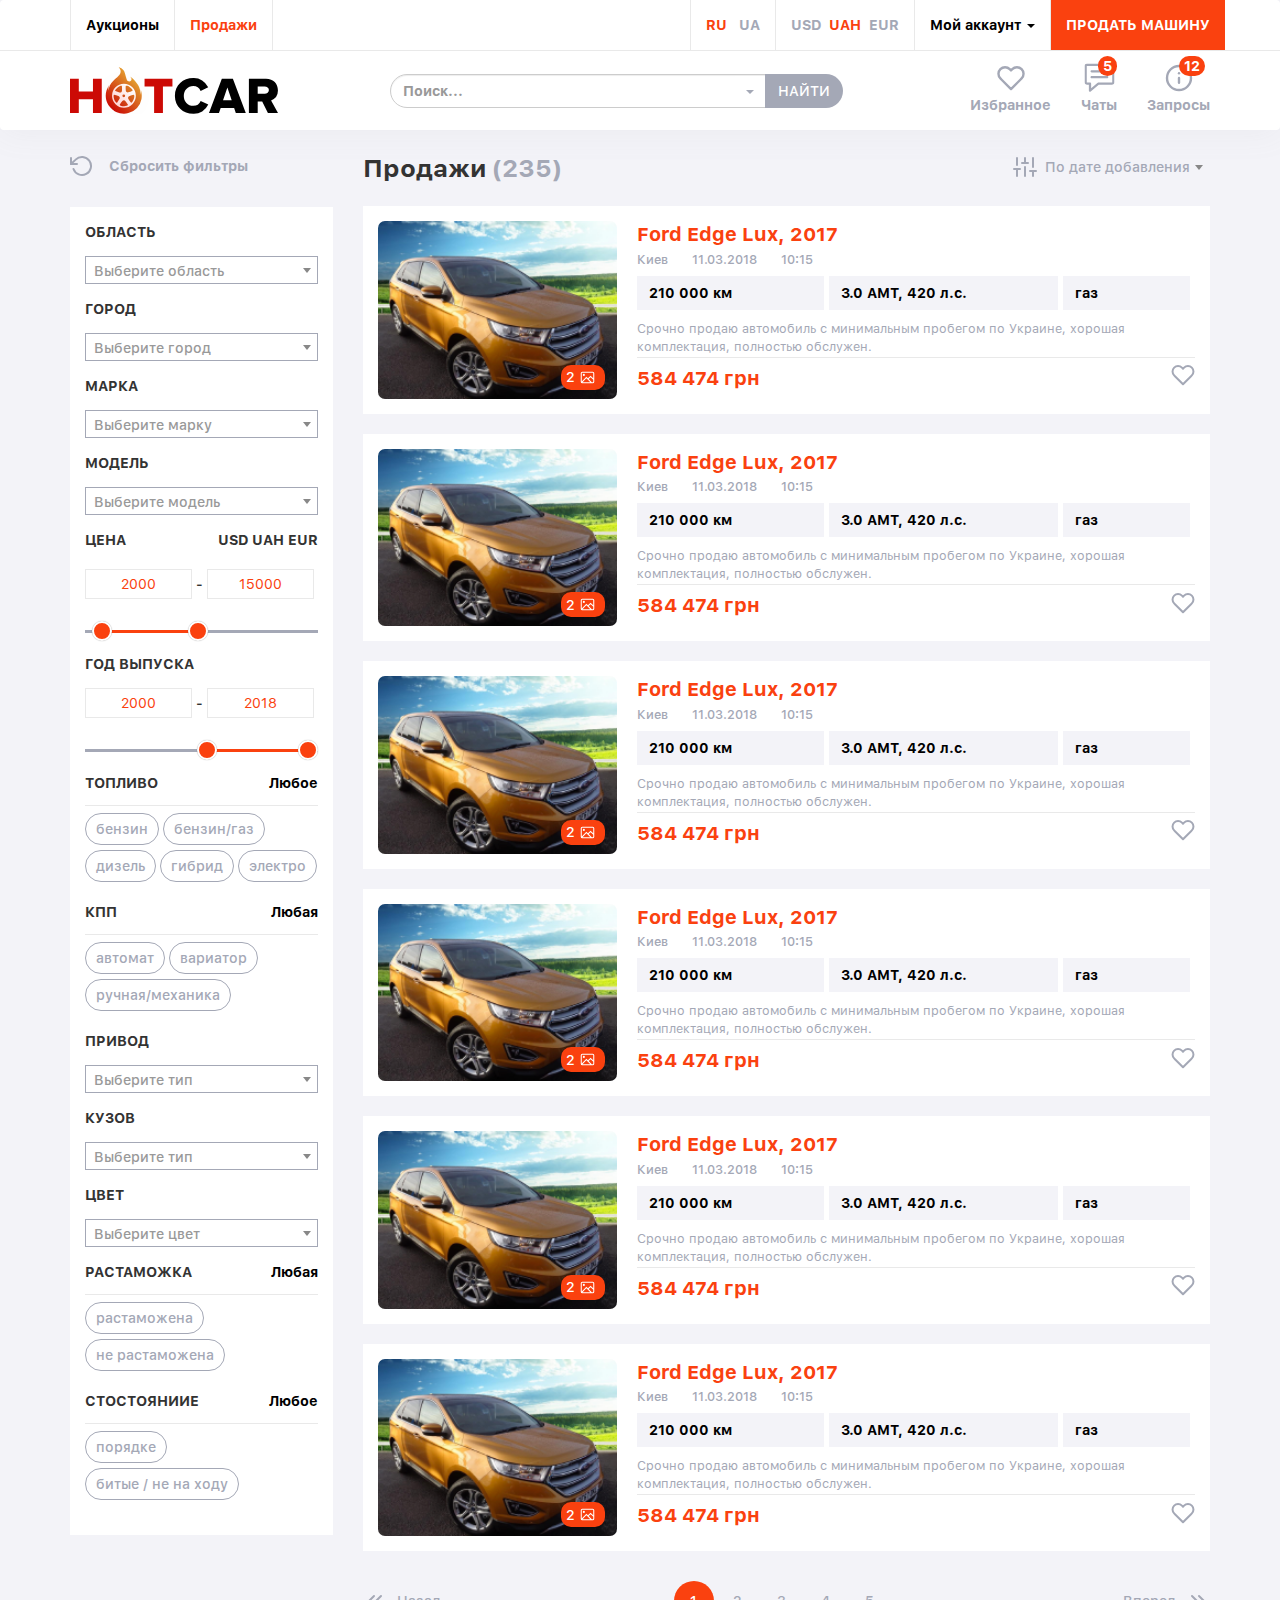
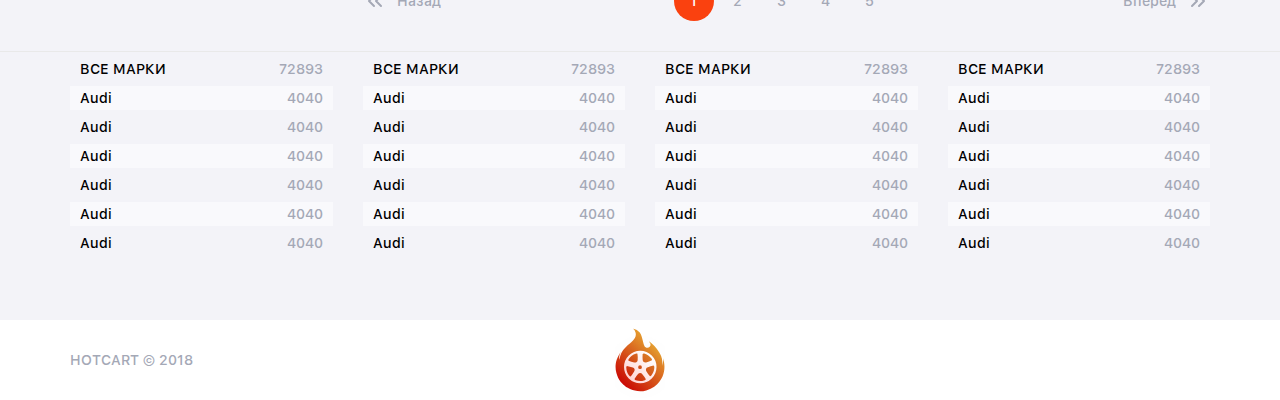
==== commit 9c61137c: "o.car mobile change" ====
--- a/index.html
+++ b/index.html
@@ -818,7 +818,7 @@
                     <nav>
                         <ul class="pagination page-pagination">
                             <li class="page-nav page-nav-prev nav-disable">
-                                <a class="page-link" href="#" aria-label="Previous">
+                                <div class="page-link" aria-label="Previous">
                                     <svg xmlns="http://www.w3.org/2000/svg" width="24" height="24"
                                          viewBox="0 0 24 24" fill="none" stroke="currentColor" stroke-width="2"
                                          stroke-linecap="round" stroke-linejoin="round"
@@ -830,7 +830,7 @@
                                     </svg>
                                     <span class="sr-only">Previous</span>
                                     Назад
-                                </a>
+                                </div>
                             </li>
                             <div class="page-num">
                                 <li class="page-item"><a class="page-link current" href="#">1</a></li>
@@ -847,7 +847,7 @@
                                 </div>
                             </div>
                             <li class="page-nav page-nav-next">
-                                <a class="page-link" href="#" aria-label="Next">
+                                <div class="page-link" aria-label="Next">
                                     Вперед
                                     <span class="sr-only">Next</span>
                                     <svg xmlns="http://www.w3.org/2000/svg" width="24" height="24"
@@ -859,7 +859,7 @@
                                         <polyline
                                                 points="6 17 11 12 6 7"></polyline>
                                     </svg>
-                                </a>
+                                </div>
                             </li>
                         </ul>
                     </nav>
--- a/css/style.css
+++ b/css/style.css
@@ -1339,7 +1339,7 @@
 }
 
 .seller-img {
-    width: 30%;
+    width: 50px;
     -webkit-border-radius: 50%;
     -moz-border-radius: 50%;
     border-radius: 50%;
@@ -1349,6 +1349,7 @@
 
 .seller-img img {
     width: 100%;
+    height: 50px;
 }
 
 .seller-description {
@@ -1480,7 +1481,6 @@
 
 .bet-item {
     display: flex;
-    align-items: center;
     padding: 10px 17px;
 }
 
--- a/css/media-queries.css
+++ b/css/media-queries.css
@@ -1,6 +1,10 @@
 @media only screen and (max-width : 1199px) {
     .navbar-form .input-search {
         width: 100%;
+    }
+
+    .sidebar-block {
+        padding: 15px;
     }
 
     .sidebar-seller-svg {
@@ -10,6 +14,10 @@
     .sidebar-seller__owner .seller-img {
         height: 100px;
         width: 100px;
+    }
+
+    .sidebar-price-btn .btn {
+        padding: 10px;
     }
 
 }
@@ -202,6 +210,10 @@
         margin-right: 10px;
     }
 
+    .sidebar-price-btn .btn {
+        width: 50%;
+    }
+
     .page-title-wrapper__advert .page-title {
         font-size: 1.6em;
     }
@@ -219,6 +231,18 @@
         margin-bottom: 10px;
     }
 
+    .timer-item {
+        width: 20%;
+    }
+
+    .bet-story {
+        margin-bottom: 20px;
+        margin-top: 10px;
+    }
+
+    .sidebar-price {
+        margin-bottom: 10px;
+    }
 
 }
 
@@ -363,6 +387,10 @@
 
     .advert-type-select .advert-btn {
         padding: 10px 5px;;
+    }
+
+    .sidebar-price-btn .btn {
+        width: 100%;
     }
 
 }
@@ -413,5 +441,4 @@
         -moz-border-radius: 0;
         border-radius: 0;
     }
-    
-}
+}
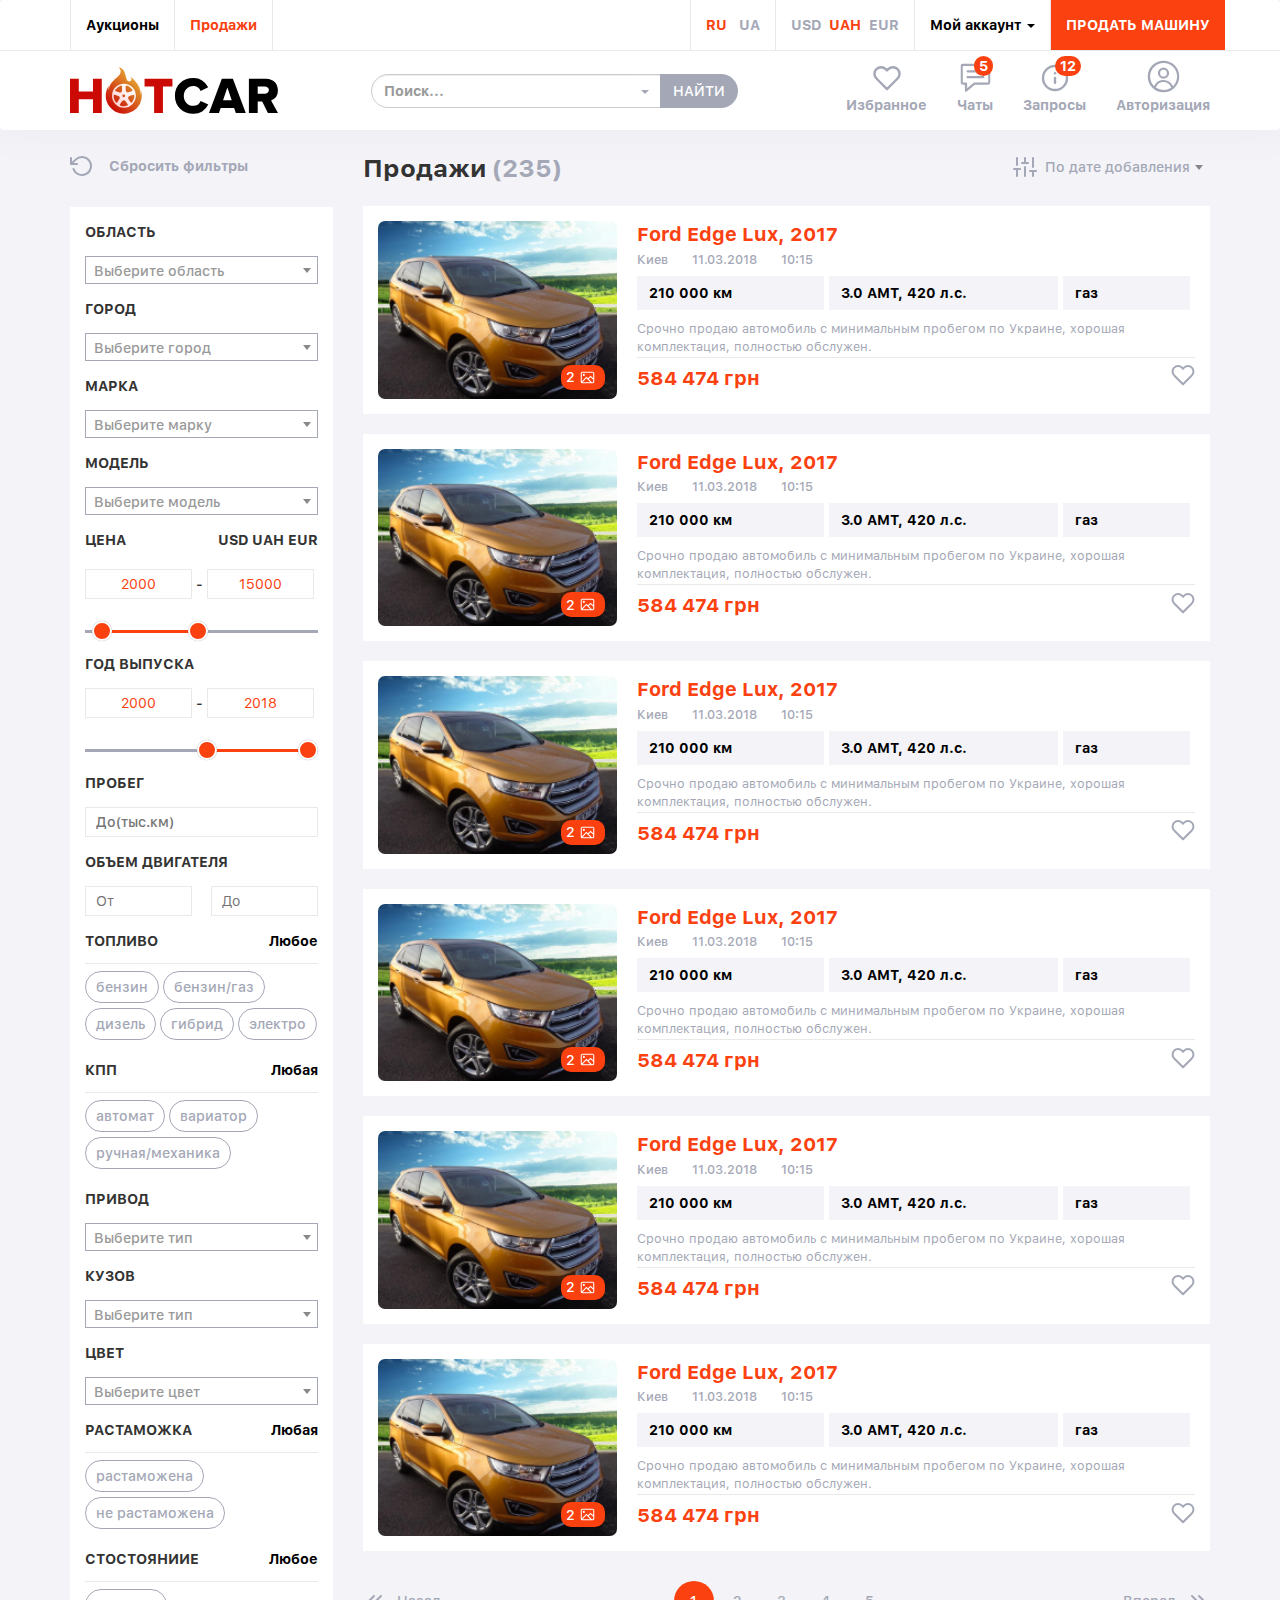
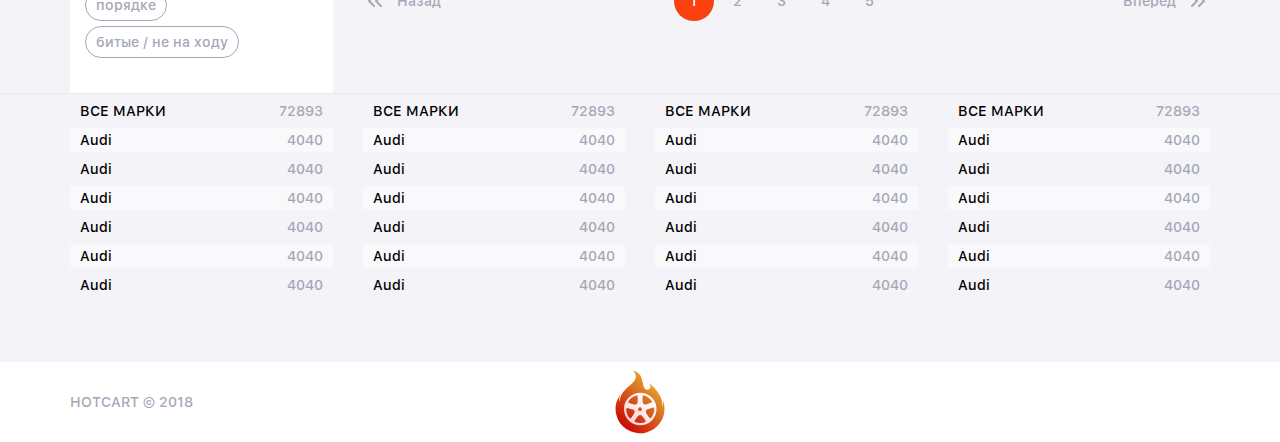
==== commit 1fa15a20: "new requests page design" ====
--- a/index.html
+++ b/index.html
@@ -143,19 +143,17 @@
                         </a>
                         <div class="pic-counter">12</div>
                     </li>
-                    <!--TODO-->
-                    <!--UNLOGIN USER ICON-->
-                    <!--<li class="link-grey">-->
-                        <!--<a href="#logIn-modal" class="logInPopup">-->
-                            <!--<div class="header-icon header-icon__unlogin">-->
-                                <!--<svg id="target" xmlns="http://www.w3.org/2000/svg" viewBox="0 0 24 24">-->
-                                    <!--<path d="M12,8a2.5,2.5,0,1,0,2.5,2.5A2.5,2.5,0,0,0,12,8Zm0,4a1.5,1.5,0,1,1,1.5-1.5A1.5,1.5,0,0,1,12,12Z"/>-->
-                                    <!--<path d="M12,5a7,7,0,1,0,7,7A7,7,0,0,0,12,5ZM8.6,16.94a5.09,5.09,0,0,1,.22-.54,3.58,3.58,0,0,1,6.37.09c.07.15.13.31.19.47A6.06,6.06,0,0,1,12,18,6,6,0,0,1,8.6,16.94Zm7.58-.65c0-.08-.06-.18-.11-.27A4.57,4.57,0,0,0,8,15.92a2.28,2.28,0,0,0-.15.36,6,6,0,1,1,8.38,0Z"/>-->
-                                <!--</svg>-->
-                            <!--</div>-->
-                            <!--<span>Авторизация</span>-->
-                        <!--</a>-->
-                    <!--</li>-->
+                    <li class="link-grey">
+                        <a href="#logIn-modal" class="logInPopup">
+                            <div class="header-icon header-icon__unlogin">
+                                <svg id="target" xmlns="http://www.w3.org/2000/svg" viewBox="0 0 24 24">
+                                    <path d="M12,8a2.5,2.5,0,1,0,2.5,2.5A2.5,2.5,0,0,0,12,8Zm0,4a1.5,1.5,0,1,1,1.5-1.5A1.5,1.5,0,0,1,12,12Z"/>
+                                    <path d="M12,5a7,7,0,1,0,7,7A7,7,0,0,0,12,5ZM8.6,16.94a5.09,5.09,0,0,1,.22-.54,3.58,3.58,0,0,1,6.37.09c.07.15.13.31.19.47A6.06,6.06,0,0,1,12,18,6,6,0,0,1,8.6,16.94Zm7.58-.65c0-.08-.06-.18-.11-.27A4.57,4.57,0,0,0,8,15.92a2.28,2.28,0,0,0-.15.36,6,6,0,1,1,8.38,0Z"/>
+                                </svg>
+                            </div>
+                            <span>Авторизация</span>
+                        </a>
+                    </li>
                 </ul>
             </div>
         </div>
@@ -274,6 +272,25 @@
                             </div>
                         </div>
                         <div class="filter-item">
+                            <div class="filter-item-title clearfix">
+                                <span class="filter-item-name">пробег</span>
+                            </div>
+                            <div class="filter-item-content">
+                                <input type="text" placeholder="До(тыс.км)" class="filter-input filter-input-full">
+                            </div>
+                        </div>
+                        <div class="filter-item">
+                            <div class="filter-item-title clearfix">
+                                <span class="filter-item-name">объем двигателя</span>
+                            </div>
+                            <div class="filter-item-content">
+                                <div class="filter-input-engine">
+                                    <input type="text" placeholder="От" class="filter-input filter-input-half">
+                                    <input type="text" placeholder="До" class="filter-input filter-input-half">
+                                </div>
+                            </div>
+                        </div>
+                        <div class="filter-item">
                             <div class="filter-item-title filter-item-title__br clearfix">
                                 <span class="filter-item-name">топливо</span>
                                 <input class="filter-checkbox fliter-checkbox__all" type="checkbox" id="anyFuelFilter">
@@ -380,7 +397,7 @@
                     </div>
                 </div>
             </div>
-            <div class="col-lg-9 col-lg-9">
+            <div class="col-md-9 col-lg-9">
                 <div class="auction-content">
                     <div class="page-title-wrapper">
                         <div class="page-title">
@@ -411,405 +428,407 @@
                             </select>
                         </div>
                     </div>
-                    <div class="auction-item">
-                        <a href='open-car.html' class="auction-item-img">
-                            <img src="assets/images/car-example.png" alt="auction car">
-                            <div class="pic-counter">
-                                <div class="pic-counter_value">2</div>
-                                <svg class="pic-counter-svg" id="target" xmlns="http://www.w3.org/2000/svg"
-                                     viewBox="0 0 24 24"><title>
-                                    Image</title>
-                                    <path d="M17,6.5H7A1.5,1.5,0,0,0,5.5,8v8A1.5,1.5,0,0,0,7,17.5H17A1.5,1.5,0,0,0,18.5,16V8A1.5,1.5,0,0,0,17,6.5ZM7,7.5H17a.5.5,0,0,1,.5.5v4.79l-2.56-2.56-2.51,2.58L10.9,11.28,6.5,15.8V8A.5.5,0,0,1,7,7.5Zm7.71,9H7.21l3.7-3.8ZM17.5,16a.5.5,0,0,1-.5.5h-.88l-3-3L15,11.66l2.55,2.55Z"/>
-                                    <circle cx="8.5" cy="9.5" r="1"/>
-                                </svg>
-                            </div>
-                        </a>
-                        <div class="auction-item-text">
-                            <a href='open-car.html' class="auction-item-title">Ford Edge Lux, 2017</a>
-                            <div class="auction-item-subtitle-wrapper">
-                                <div class="auction-item-subtitle auction-item-subtitle__city">Киев</div>
-                                <div class="auction-item-subtitle auction-item-subtitle__date">11.03.2018</div>
-                                <div class="auction-item-subtitle auction-item-subtitle__time">10:15</div>
-                            </div>
-                            <div class="auction-item-car-info-wrapper">
-                                <div class="auction-item-car-info auction-item-can-info__range">
-                                    <div class="car-info-svg">
-                                        <svg id="Слой_1" data-name="Слой 1" xmlns="http://www.w3.org/2000/svg"
-                                             viewBox="0 0 177.51 91.25"><title>probeg</title>
-                                            <path d="M89.54.67C40.79.67.79,40.67.79,89.42h12.5c0-41.88,34.38-76.25,76.25-76.25s76.25,34.37,76.25,76.25h12.5C178.92,40.67,138.92.67,89.54.67Z"
-                                                  transform="translate(-0.79 -0.67)"/>
-                                            <path d="M97,83.8,114.54,45,75.79,62.55a15.65,15.65,0,0,0,7.5,29.38A14.84,14.84,0,0,0,97,83.8Z"
-                                                  transform="translate(-0.79 -0.67)"/>
-                                        </svg>
-                                    </div>
-                                    <span>210 000 км</span>
-                                </div>
-                                <div class="auction-item-car-info auction-item-can-info__engine">
-                                    <div class="car-info-svg">
-                                        <svg id="Слой_1" data-name="Слой 1" xmlns="http://www.w3.org/2000/svg"
-                                             viewBox="0 0 159.5 114.76"><title>Dvig</title>
-                                            <path d="M155.19,33H134.31c-2.59,0-5.67,2.71-5.67,5v7.67h-7.33V37.6c0-1.72-1.71-2.87-3.33-3.22H107.23l-4.72-9.9a8.14,8.14,0,0,0-7.1-4.54H78.64V11.49H91.86c2.5,0,4.78-2.59,4.78-5.44C96.64,3.58,94.51.6,91.86.6h-36C53.36.6,51.08,3.2,51.08,6c0,2.47,2.13,5.44,4.78,5.44h15v8.44H54.08a8.55,8.55,0,0,0-6.93,4.41L42,33.06l-19-.46c-2.48,0-6.31,3.28-6.31,6.11V61.49H11.53V35.83a5.44,5.44,0,0,0-10.89,0v64a5.44,5.44,0,1,0,10.89,0V69.49h5.11V90.94C16.64,93.41,20.45,95,23,95H43.18l15.41,16.54c1.18,1.18,2.78,2.57,4.38,2.57h55.11c3.29,0,6.11-3.85,6.11-7V88.6h5.11v8.11c0,2.26,3,4.78,5,4.78h21.78c2.42,0,2.78-3,2.78-4.78V38C158.86,36,157.88,33,155.19,33ZM147.75,89.6h-.56v1h-7.44V77.72H113.08v25.56H65l-13.41-15-3.49-4.11H27.75V45H48.59l7.56-14.22H93.59l7.12,14.24,7.11.2,3-.34.22,11.67h28.24V43.72h8.44Z"/>
-                                        </svg>
-                                    </div>
-                                    <span>3.0 АМТ, 420 л.с.</span>
-                                </div>
-                                <div class="auction-item-car-info auction-item-can-info__fuel">
-                                    <div class="car-info-svg">
-                                        <svg id="Слой_1" data-name="Слой 1" xmlns="http://www.w3.org/2000/svg"
-                                             viewBox="0 0 51.64 65.19"><title>Patrol</title>
-                                            <path d="M45,.76H21.9L13.27,9.62l-4-4L.37,14.07l4.17,4.5L.88,22.33v36.6a5.34,5.34,0,0,0,5.33,5.33H45a5.34,5.34,0,0,0,5.33-5.33V6.09A5.34,5.34,0,0,0,45,.76Zm-21,5H38.08L33.8,10.3H19.59ZM7.38,14.29l1.78-1.7.61.61L8,15Zm38,44.64a.33.33,0,0,1-.33.33H6.21a.33.33,0,0,1-.33-.33V24.36l8.84-9.06H36l9-9.54H45a.34.34,0,0,1,.33.33Z"/>
-                                            <path d="M27.87,24.57l-1.75-1.69-1.74,1.7c-.9.88-8.76,8.75-8.76,15.79a10.51,10.51,0,0,0,17.95,7.42,10.41,10.41,0,0,0,3.06-7.42C36.62,33.26,28.76,25.44,27.87,24.57ZM30,44.26a5.51,5.51,0,0,1-9.41-3.89c0-3.26,3.15-7.63,5.51-10.34,2.32,2.68,5.5,7.08,5.5,10.35A5.44,5.44,0,0,1,30,44.26Z"/>
-                                        </svg>
-                                    </div>
-                                    <span>газ</span>
-                                </div>
-                            </div>
-                            <div class="auction-item-descr">
-                                Срочно продаю автомобиль с минимальным пробегом по Украине, хорошая комплектация,
-                                полностью обслужен.
-                            </div>
-                            <div class="auction-item-price">584 474 грн</div>
-                            <div class="auction-item-like-svg">
-                                <svg xmlns="http://www.w3.org/2000/svg" width="24" height="24" viewBox="0 0 24 24"
-                                     fill="none" stroke="currentColor" stroke-width="2" stroke-linecap="round"
-                                     stroke-linejoin="round" class="feather feather-heart">
-                                    <path d="M20.84 4.61a5.5 5.5 0 0 0-7.78 0L12 5.67l-1.06-1.06a5.5 5.5 0 0 0-7.78 7.78l1.06 1.06L12 21.23l7.78-7.78 1.06-1.06a5.5 5.5 0 0 0 0-7.78z"></path>
-                                </svg>
-                            </div>
-                        </div>
-                    </div>
-                    <div class="auction-item">
-                        <a href='open-car.html' class="auction-item-img">
-                            <img src="assets/images/car-example.png" alt="auction car">
-                            <div class="pic-counter">
-                                <div class="pic-counter_value">2</div>
-                                <svg class="pic-counter-svg" id="target" xmlns="http://www.w3.org/2000/svg"
-                                     viewBox="0 0 24 24"><title>
-                                    Image</title>
-                                    <path d="M17,6.5H7A1.5,1.5,0,0,0,5.5,8v8A1.5,1.5,0,0,0,7,17.5H17A1.5,1.5,0,0,0,18.5,16V8A1.5,1.5,0,0,0,17,6.5ZM7,7.5H17a.5.5,0,0,1,.5.5v4.79l-2.56-2.56-2.51,2.58L10.9,11.28,6.5,15.8V8A.5.5,0,0,1,7,7.5Zm7.71,9H7.21l3.7-3.8ZM17.5,16a.5.5,0,0,1-.5.5h-.88l-3-3L15,11.66l2.55,2.55Z"/>
-                                    <circle cx="8.5" cy="9.5" r="1"/>
-                                </svg>
-                            </div>
-                        </a>
-                        <div class="auction-item-text">
-                            <a href='open-car.html' class="auction-item-title">Ford Edge Lux, 2017</a>
-                            <div class="auction-item-subtitle-wrapper">
-                                <div class="auction-item-subtitle auction-item-subtitle__city">Киев</div>
-                                <div class="auction-item-subtitle auction-item-subtitle__date">11.03.2018</div>
-                                <div class="auction-item-subtitle auction-item-subtitle__time">10:15</div>
-                            </div>
-                            <div class="auction-item-car-info-wrapper">
-                                <div class="auction-item-car-info auction-item-can-info__range">
-                                    <div class="car-info-svg">
-                                        <svg id="Слой_1" data-name="Слой 1" xmlns="http://www.w3.org/2000/svg"
-                                             viewBox="0 0 177.51 91.25"><title>probeg</title>
-                                            <path d="M89.54.67C40.79.67.79,40.67.79,89.42h12.5c0-41.88,34.38-76.25,76.25-76.25s76.25,34.37,76.25,76.25h12.5C178.92,40.67,138.92.67,89.54.67Z"
-                                                  transform="translate(-0.79 -0.67)"/>
-                                            <path d="M97,83.8,114.54,45,75.79,62.55a15.65,15.65,0,0,0,7.5,29.38A14.84,14.84,0,0,0,97,83.8Z"
-                                                  transform="translate(-0.79 -0.67)"/>
-                                        </svg>
-                                    </div>
-                                    <span>210 000 км</span>
-                                </div>
-                                <div class="auction-item-car-info auction-item-can-info__engine">
-                                    <div class="car-info-svg">
-                                        <svg id="Слой_1" data-name="Слой 1" xmlns="http://www.w3.org/2000/svg"
-                                             viewBox="0 0 159.5 114.76"><title>Dvig</title>
-                                            <path d="M155.19,33H134.31c-2.59,0-5.67,2.71-5.67,5v7.67h-7.33V37.6c0-1.72-1.71-2.87-3.33-3.22H107.23l-4.72-9.9a8.14,8.14,0,0,0-7.1-4.54H78.64V11.49H91.86c2.5,0,4.78-2.59,4.78-5.44C96.64,3.58,94.51.6,91.86.6h-36C53.36.6,51.08,3.2,51.08,6c0,2.47,2.13,5.44,4.78,5.44h15v8.44H54.08a8.55,8.55,0,0,0-6.93,4.41L42,33.06l-19-.46c-2.48,0-6.31,3.28-6.31,6.11V61.49H11.53V35.83a5.44,5.44,0,0,0-10.89,0v64a5.44,5.44,0,1,0,10.89,0V69.49h5.11V90.94C16.64,93.41,20.45,95,23,95H43.18l15.41,16.54c1.18,1.18,2.78,2.57,4.38,2.57h55.11c3.29,0,6.11-3.85,6.11-7V88.6h5.11v8.11c0,2.26,3,4.78,5,4.78h21.78c2.42,0,2.78-3,2.78-4.78V38C158.86,36,157.88,33,155.19,33ZM147.75,89.6h-.56v1h-7.44V77.72H113.08v25.56H65l-13.41-15-3.49-4.11H27.75V45H48.59l7.56-14.22H93.59l7.12,14.24,7.11.2,3-.34.22,11.67h28.24V43.72h8.44Z"/>
-                                        </svg>
-                                    </div>
-                                    <span>3.0 АМТ, 420 л.с.</span>
-                                </div>
-                                <div class="auction-item-car-info auction-item-can-info__fuel">
-                                    <div class="car-info-svg">
-                                        <svg id="Слой_1" data-name="Слой 1" xmlns="http://www.w3.org/2000/svg"
-                                             viewBox="0 0 51.64 65.19"><title>Patrol</title>
-                                            <path d="M45,.76H21.9L13.27,9.62l-4-4L.37,14.07l4.17,4.5L.88,22.33v36.6a5.34,5.34,0,0,0,5.33,5.33H45a5.34,5.34,0,0,0,5.33-5.33V6.09A5.34,5.34,0,0,0,45,.76Zm-21,5H38.08L33.8,10.3H19.59ZM7.38,14.29l1.78-1.7.61.61L8,15Zm38,44.64a.33.33,0,0,1-.33.33H6.21a.33.33,0,0,1-.33-.33V24.36l8.84-9.06H36l9-9.54H45a.34.34,0,0,1,.33.33Z"/>
-                                            <path d="M27.87,24.57l-1.75-1.69-1.74,1.7c-.9.88-8.76,8.75-8.76,15.79a10.51,10.51,0,0,0,17.95,7.42,10.41,10.41,0,0,0,3.06-7.42C36.62,33.26,28.76,25.44,27.87,24.57ZM30,44.26a5.51,5.51,0,0,1-9.41-3.89c0-3.26,3.15-7.63,5.51-10.34,2.32,2.68,5.5,7.08,5.5,10.35A5.44,5.44,0,0,1,30,44.26Z"/>
-                                        </svg>
-                                    </div>
-                                    <span>газ</span>
-                                </div>
-                            </div>
-                            <div class="auction-item-descr">
-                                Срочно продаю автомобиль с минимальным пробегом по Украине, хорошая комплектация,
-                                полностью обслужен.
-                            </div>
-                            <div class="auction-item-price">584 474 грн</div>
-                            <div class="auction-item-like-svg">
-                                <svg xmlns="http://www.w3.org/2000/svg" width="24" height="24" viewBox="0 0 24 24"
-                                     fill="none" stroke="currentColor" stroke-width="2" stroke-linecap="round"
-                                     stroke-linejoin="round" class="feather feather-heart">
-                                    <path d="M20.84 4.61a5.5 5.5 0 0 0-7.78 0L12 5.67l-1.06-1.06a5.5 5.5 0 0 0-7.78 7.78l1.06 1.06L12 21.23l7.78-7.78 1.06-1.06a5.5 5.5 0 0 0 0-7.78z"></path>
-                                </svg>
-                            </div>
-                        </div>
-                    </div>
-                    <div class="auction-item">
-                        <a href='open-car.html' class="auction-item-img">
-                            <img src="assets/images/car-example.png" alt="auction car">
-                            <div class="pic-counter">
-                                <div class="pic-counter_value">2</div>
-                                <svg class="pic-counter-svg" id="target" xmlns="http://www.w3.org/2000/svg"
-                                     viewBox="0 0 24 24"><title>
-                                    Image</title>
-                                    <path d="M17,6.5H7A1.5,1.5,0,0,0,5.5,8v8A1.5,1.5,0,0,0,7,17.5H17A1.5,1.5,0,0,0,18.5,16V8A1.5,1.5,0,0,0,17,6.5ZM7,7.5H17a.5.5,0,0,1,.5.5v4.79l-2.56-2.56-2.51,2.58L10.9,11.28,6.5,15.8V8A.5.5,0,0,1,7,7.5Zm7.71,9H7.21l3.7-3.8ZM17.5,16a.5.5,0,0,1-.5.5h-.88l-3-3L15,11.66l2.55,2.55Z"/>
-                                    <circle cx="8.5" cy="9.5" r="1"/>
-                                </svg>
-                            </div>
-                        </a>
-                        <div class="auction-item-text">
-                            <a href='open-car.html' class="auction-item-title">Ford Edge Lux, 2017</a>
-                            <div class="auction-item-subtitle-wrapper">
-                                <div class="auction-item-subtitle auction-item-subtitle__city">Киев</div>
-                                <div class="auction-item-subtitle auction-item-subtitle__date">11.03.2018</div>
-                                <div class="auction-item-subtitle auction-item-subtitle__time">10:15</div>
-                            </div>
-                            <div class="auction-item-car-info-wrapper">
-                                <div class="auction-item-car-info auction-item-can-info__range">
-                                    <div class="car-info-svg">
-                                        <svg id="Слой_1" data-name="Слой 1" xmlns="http://www.w3.org/2000/svg"
-                                             viewBox="0 0 177.51 91.25"><title>probeg</title>
-                                            <path d="M89.54.67C40.79.67.79,40.67.79,89.42h12.5c0-41.88,34.38-76.25,76.25-76.25s76.25,34.37,76.25,76.25h12.5C178.92,40.67,138.92.67,89.54.67Z"
-                                                  transform="translate(-0.79 -0.67)"/>
-                                            <path d="M97,83.8,114.54,45,75.79,62.55a15.65,15.65,0,0,0,7.5,29.38A14.84,14.84,0,0,0,97,83.8Z"
-                                                  transform="translate(-0.79 -0.67)"/>
-                                        </svg>
-                                    </div>
-                                    <span>210 000 км</span>
-                                </div>
-                                <div class="auction-item-car-info auction-item-can-info__engine">
-                                    <div class="car-info-svg">
-                                        <svg id="Слой_1" data-name="Слой 1" xmlns="http://www.w3.org/2000/svg"
-                                             viewBox="0 0 159.5 114.76"><title>Dvig</title>
-                                            <path d="M155.19,33H134.31c-2.59,0-5.67,2.71-5.67,5v7.67h-7.33V37.6c0-1.72-1.71-2.87-3.33-3.22H107.23l-4.72-9.9a8.14,8.14,0,0,0-7.1-4.54H78.64V11.49H91.86c2.5,0,4.78-2.59,4.78-5.44C96.64,3.58,94.51.6,91.86.6h-36C53.36.6,51.08,3.2,51.08,6c0,2.47,2.13,5.44,4.78,5.44h15v8.44H54.08a8.55,8.55,0,0,0-6.93,4.41L42,33.06l-19-.46c-2.48,0-6.31,3.28-6.31,6.11V61.49H11.53V35.83a5.44,5.44,0,0,0-10.89,0v64a5.44,5.44,0,1,0,10.89,0V69.49h5.11V90.94C16.64,93.41,20.45,95,23,95H43.18l15.41,16.54c1.18,1.18,2.78,2.57,4.38,2.57h55.11c3.29,0,6.11-3.85,6.11-7V88.6h5.11v8.11c0,2.26,3,4.78,5,4.78h21.78c2.42,0,2.78-3,2.78-4.78V38C158.86,36,157.88,33,155.19,33ZM147.75,89.6h-.56v1h-7.44V77.72H113.08v25.56H65l-13.41-15-3.49-4.11H27.75V45H48.59l7.56-14.22H93.59l7.12,14.24,7.11.2,3-.34.22,11.67h28.24V43.72h8.44Z"/>
-                                        </svg>
-                                    </div>
-                                    <span>3.0 АМТ, 420 л.с.</span>
-                                </div>
-                                <div class="auction-item-car-info auction-item-can-info__fuel">
-                                    <div class="car-info-svg">
-                                        <svg id="Слой_1" data-name="Слой 1" xmlns="http://www.w3.org/2000/svg"
-                                             viewBox="0 0 51.64 65.19"><title>Patrol</title>
-                                            <path d="M45,.76H21.9L13.27,9.62l-4-4L.37,14.07l4.17,4.5L.88,22.33v36.6a5.34,5.34,0,0,0,5.33,5.33H45a5.34,5.34,0,0,0,5.33-5.33V6.09A5.34,5.34,0,0,0,45,.76Zm-21,5H38.08L33.8,10.3H19.59ZM7.38,14.29l1.78-1.7.61.61L8,15Zm38,44.64a.33.33,0,0,1-.33.33H6.21a.33.33,0,0,1-.33-.33V24.36l8.84-9.06H36l9-9.54H45a.34.34,0,0,1,.33.33Z"/>
-                                            <path d="M27.87,24.57l-1.75-1.69-1.74,1.7c-.9.88-8.76,8.75-8.76,15.79a10.51,10.51,0,0,0,17.95,7.42,10.41,10.41,0,0,0,3.06-7.42C36.62,33.26,28.76,25.44,27.87,24.57ZM30,44.26a5.51,5.51,0,0,1-9.41-3.89c0-3.26,3.15-7.63,5.51-10.34,2.32,2.68,5.5,7.08,5.5,10.35A5.44,5.44,0,0,1,30,44.26Z"/>
-                                        </svg>
-                                    </div>
-                                    <span>газ</span>
-                                </div>
-                            </div>
-                            <div class="auction-item-descr">
-                                Срочно продаю автомобиль с минимальным пробегом по Украине, хорошая комплектация,
-                                полностью обслужен.
-                            </div>
-                            <div class="auction-item-price">584 474 грн</div>
-                            <div class="auction-item-like-svg">
-                                <svg xmlns="http://www.w3.org/2000/svg" width="24" height="24" viewBox="0 0 24 24"
-                                     fill="none" stroke="currentColor" stroke-width="2" stroke-linecap="round"
-                                     stroke-linejoin="round" class="feather feather-heart">
-                                    <path d="M20.84 4.61a5.5 5.5 0 0 0-7.78 0L12 5.67l-1.06-1.06a5.5 5.5 0 0 0-7.78 7.78l1.06 1.06L12 21.23l7.78-7.78 1.06-1.06a5.5 5.5 0 0 0 0-7.78z"></path>
-                                </svg>
-                            </div>
-                        </div>
-                    </div>
-                    <div class="auction-item">
-                        <a href='open-car.html' class="auction-item-img">
-                            <img src="assets/images/car-example.png" alt="auction car">
-                            <div class="pic-counter">
-                                <div class="pic-counter_value">2</div>
-                                <svg class="pic-counter-svg" id="target" xmlns="http://www.w3.org/2000/svg"
-                                     viewBox="0 0 24 24"><title>
-                                    Image</title>
-                                    <path d="M17,6.5H7A1.5,1.5,0,0,0,5.5,8v8A1.5,1.5,0,0,0,7,17.5H17A1.5,1.5,0,0,0,18.5,16V8A1.5,1.5,0,0,0,17,6.5ZM7,7.5H17a.5.5,0,0,1,.5.5v4.79l-2.56-2.56-2.51,2.58L10.9,11.28,6.5,15.8V8A.5.5,0,0,1,7,7.5Zm7.71,9H7.21l3.7-3.8ZM17.5,16a.5.5,0,0,1-.5.5h-.88l-3-3L15,11.66l2.55,2.55Z"/>
-                                    <circle cx="8.5" cy="9.5" r="1"/>
-                                </svg>
-                            </div>
-                        </a>
-                        <div class="auction-item-text">
-                            <a href='open-car.html' class="auction-item-title">Ford Edge Lux, 2017</a>
-                            <div class="auction-item-subtitle-wrapper">
-                                <div class="auction-item-subtitle auction-item-subtitle__city">Киев</div>
-                                <div class="auction-item-subtitle auction-item-subtitle__date">11.03.2018</div>
-                                <div class="auction-item-subtitle auction-item-subtitle__time">10:15</div>
-                            </div>
-                            <div class="auction-item-car-info-wrapper">
-                                <div class="auction-item-car-info auction-item-can-info__range">
-                                    <div class="car-info-svg">
-                                        <svg id="Слой_1" data-name="Слой 1" xmlns="http://www.w3.org/2000/svg"
-                                             viewBox="0 0 177.51 91.25"><title>probeg</title>
-                                            <path d="M89.54.67C40.79.67.79,40.67.79,89.42h12.5c0-41.88,34.38-76.25,76.25-76.25s76.25,34.37,76.25,76.25h12.5C178.92,40.67,138.92.67,89.54.67Z"
-                                                  transform="translate(-0.79 -0.67)"/>
-                                            <path d="M97,83.8,114.54,45,75.79,62.55a15.65,15.65,0,0,0,7.5,29.38A14.84,14.84,0,0,0,97,83.8Z"
-                                                  transform="translate(-0.79 -0.67)"/>
-                                        </svg>
-                                    </div>
-                                    <span>210 000 км</span>
-                                </div>
-                                <div class="auction-item-car-info auction-item-can-info__engine">
-                                    <div class="car-info-svg">
-                                        <svg id="Слой_1" data-name="Слой 1" xmlns="http://www.w3.org/2000/svg"
-                                             viewBox="0 0 159.5 114.76"><title>Dvig</title>
-                                            <path d="M155.19,33H134.31c-2.59,0-5.67,2.71-5.67,5v7.67h-7.33V37.6c0-1.72-1.71-2.87-3.33-3.22H107.23l-4.72-9.9a8.14,8.14,0,0,0-7.1-4.54H78.64V11.49H91.86c2.5,0,4.78-2.59,4.78-5.44C96.64,3.58,94.51.6,91.86.6h-36C53.36.6,51.08,3.2,51.08,6c0,2.47,2.13,5.44,4.78,5.44h15v8.44H54.08a8.55,8.55,0,0,0-6.93,4.41L42,33.06l-19-.46c-2.48,0-6.31,3.28-6.31,6.11V61.49H11.53V35.83a5.44,5.44,0,0,0-10.89,0v64a5.44,5.44,0,1,0,10.89,0V69.49h5.11V90.94C16.64,93.41,20.45,95,23,95H43.18l15.41,16.54c1.18,1.18,2.78,2.57,4.38,2.57h55.11c3.29,0,6.11-3.85,6.11-7V88.6h5.11v8.11c0,2.26,3,4.78,5,4.78h21.78c2.42,0,2.78-3,2.78-4.78V38C158.86,36,157.88,33,155.19,33ZM147.75,89.6h-.56v1h-7.44V77.72H113.08v25.56H65l-13.41-15-3.49-4.11H27.75V45H48.59l7.56-14.22H93.59l7.12,14.24,7.11.2,3-.34.22,11.67h28.24V43.72h8.44Z"/>
-                                        </svg>
-                                    </div>
-                                    <span>3.0 АМТ, 420 л.с.</span>
-                                </div>
-                                <div class="auction-item-car-info auction-item-can-info__fuel">
-                                    <div class="car-info-svg">
-                                        <svg id="Слой_1" data-name="Слой 1" xmlns="http://www.w3.org/2000/svg"
-                                             viewBox="0 0 51.64 65.19"><title>Patrol</title>
-                                            <path d="M45,.76H21.9L13.27,9.62l-4-4L.37,14.07l4.17,4.5L.88,22.33v36.6a5.34,5.34,0,0,0,5.33,5.33H45a5.34,5.34,0,0,0,5.33-5.33V6.09A5.34,5.34,0,0,0,45,.76Zm-21,5H38.08L33.8,10.3H19.59ZM7.38,14.29l1.78-1.7.61.61L8,15Zm38,44.64a.33.33,0,0,1-.33.33H6.21a.33.33,0,0,1-.33-.33V24.36l8.84-9.06H36l9-9.54H45a.34.34,0,0,1,.33.33Z"/>
-                                            <path d="M27.87,24.57l-1.75-1.69-1.74,1.7c-.9.88-8.76,8.75-8.76,15.79a10.51,10.51,0,0,0,17.95,7.42,10.41,10.41,0,0,0,3.06-7.42C36.62,33.26,28.76,25.44,27.87,24.57ZM30,44.26a5.51,5.51,0,0,1-9.41-3.89c0-3.26,3.15-7.63,5.51-10.34,2.32,2.68,5.5,7.08,5.5,10.35A5.44,5.44,0,0,1,30,44.26Z"/>
-                                        </svg>
-                                    </div>
-                                    <span>газ</span>
-                                </div>
-                            </div>
-                            <div class="auction-item-descr">
-                                Срочно продаю автомобиль с минимальным пробегом по Украине, хорошая комплектация,
-                                полностью обслужен.
-                            </div>
-                            <div class="auction-item-price">584 474 грн</div>
-                            <div class="auction-item-like-svg">
-                                <svg xmlns="http://www.w3.org/2000/svg" width="24" height="24" viewBox="0 0 24 24"
-                                     fill="none" stroke="currentColor" stroke-width="2" stroke-linecap="round"
-                                     stroke-linejoin="round" class="feather feather-heart">
-                                    <path d="M20.84 4.61a5.5 5.5 0 0 0-7.78 0L12 5.67l-1.06-1.06a5.5 5.5 0 0 0-7.78 7.78l1.06 1.06L12 21.23l7.78-7.78 1.06-1.06a5.5 5.5 0 0 0 0-7.78z"></path>
-                                </svg>
-                            </div>
-                        </div>
-                    </div>
-                    <div class="auction-item">
-                        <a href='open-car.html' class="auction-item-img">
-                            <img src="assets/images/car-example.png" alt="auction car">
-                            <div class="pic-counter">
-                                <div class="pic-counter_value">2</div>
-                                <svg class="pic-counter-svg" id="target" xmlns="http://www.w3.org/2000/svg"
-                                     viewBox="0 0 24 24"><title>
-                                    Image</title>
-                                    <path d="M17,6.5H7A1.5,1.5,0,0,0,5.5,8v8A1.5,1.5,0,0,0,7,17.5H17A1.5,1.5,0,0,0,18.5,16V8A1.5,1.5,0,0,0,17,6.5ZM7,7.5H17a.5.5,0,0,1,.5.5v4.79l-2.56-2.56-2.51,2.58L10.9,11.28,6.5,15.8V8A.5.5,0,0,1,7,7.5Zm7.71,9H7.21l3.7-3.8ZM17.5,16a.5.5,0,0,1-.5.5h-.88l-3-3L15,11.66l2.55,2.55Z"/>
-                                    <circle cx="8.5" cy="9.5" r="1"/>
-                                </svg>
-                            </div>
-                        </a>
-                        <div class="auction-item-text">
-                            <a href='open-car.html' class="auction-item-title">Ford Edge Lux, 2017</a>
-                            <div class="auction-item-subtitle-wrapper">
-                                <div class="auction-item-subtitle auction-item-subtitle__city">Киев</div>
-                                <div class="auction-item-subtitle auction-item-subtitle__date">11.03.2018</div>
-                                <div class="auction-item-subtitle auction-item-subtitle__time">10:15</div>
-                            </div>
-                            <div class="auction-item-car-info-wrapper">
-                                <div class="auction-item-car-info auction-item-can-info__range">
-                                    <div class="car-info-svg">
-                                        <svg id="Слой_1" data-name="Слой 1" xmlns="http://www.w3.org/2000/svg"
-                                             viewBox="0 0 177.51 91.25"><title>probeg</title>
-                                            <path d="M89.54.67C40.79.67.79,40.67.79,89.42h12.5c0-41.88,34.38-76.25,76.25-76.25s76.25,34.37,76.25,76.25h12.5C178.92,40.67,138.92.67,89.54.67Z"
-                                                  transform="translate(-0.79 -0.67)"/>
-                                            <path d="M97,83.8,114.54,45,75.79,62.55a15.65,15.65,0,0,0,7.5,29.38A14.84,14.84,0,0,0,97,83.8Z"
-                                                  transform="translate(-0.79 -0.67)"/>
-                                        </svg>
-                                    </div>
-                                    <span>210 000 км</span>
-                                </div>
-                                <div class="auction-item-car-info auction-item-can-info__engine">
-                                    <div class="car-info-svg">
-                                        <svg id="Слой_1" data-name="Слой 1" xmlns="http://www.w3.org/2000/svg"
-                                             viewBox="0 0 159.5 114.76"><title>Dvig</title>
-                                            <path d="M155.19,33H134.31c-2.59,0-5.67,2.71-5.67,5v7.67h-7.33V37.6c0-1.72-1.71-2.87-3.33-3.22H107.23l-4.72-9.9a8.14,8.14,0,0,0-7.1-4.54H78.64V11.49H91.86c2.5,0,4.78-2.59,4.78-5.44C96.64,3.58,94.51.6,91.86.6h-36C53.36.6,51.08,3.2,51.08,6c0,2.47,2.13,5.44,4.78,5.44h15v8.44H54.08a8.55,8.55,0,0,0-6.93,4.41L42,33.06l-19-.46c-2.48,0-6.31,3.28-6.31,6.11V61.49H11.53V35.83a5.44,5.44,0,0,0-10.89,0v64a5.44,5.44,0,1,0,10.89,0V69.49h5.11V90.94C16.64,93.41,20.45,95,23,95H43.18l15.41,16.54c1.18,1.18,2.78,2.57,4.38,2.57h55.11c3.29,0,6.11-3.85,6.11-7V88.6h5.11v8.11c0,2.26,3,4.78,5,4.78h21.78c2.42,0,2.78-3,2.78-4.78V38C158.86,36,157.88,33,155.19,33ZM147.75,89.6h-.56v1h-7.44V77.72H113.08v25.56H65l-13.41-15-3.49-4.11H27.75V45H48.59l7.56-14.22H93.59l7.12,14.24,7.11.2,3-.34.22,11.67h28.24V43.72h8.44Z"/>
-                                        </svg>
-                                    </div>
-                                    <span>3.0 АМТ, 420 л.с.</span>
-                                </div>
-                                <div class="auction-item-car-info auction-item-can-info__fuel">
-                                    <div class="car-info-svg">
-                                        <svg id="Слой_1" data-name="Слой 1" xmlns="http://www.w3.org/2000/svg"
-                                             viewBox="0 0 51.64 65.19"><title>Patrol</title>
-                                            <path d="M45,.76H21.9L13.27,9.62l-4-4L.37,14.07l4.17,4.5L.88,22.33v36.6a5.34,5.34,0,0,0,5.33,5.33H45a5.34,5.34,0,0,0,5.33-5.33V6.09A5.34,5.34,0,0,0,45,.76Zm-21,5H38.08L33.8,10.3H19.59ZM7.38,14.29l1.78-1.7.61.61L8,15Zm38,44.64a.33.33,0,0,1-.33.33H6.21a.33.33,0,0,1-.33-.33V24.36l8.84-9.06H36l9-9.54H45a.34.34,0,0,1,.33.33Z"/>
-                                            <path d="M27.87,24.57l-1.75-1.69-1.74,1.7c-.9.88-8.76,8.75-8.76,15.79a10.51,10.51,0,0,0,17.95,7.42,10.41,10.41,0,0,0,3.06-7.42C36.62,33.26,28.76,25.44,27.87,24.57ZM30,44.26a5.51,5.51,0,0,1-9.41-3.89c0-3.26,3.15-7.63,5.51-10.34,2.32,2.68,5.5,7.08,5.5,10.35A5.44,5.44,0,0,1,30,44.26Z"/>
-                                        </svg>
-                                    </div>
-                                    <span>газ</span>
-                                </div>
-                            </div>
-                            <div class="auction-item-descr">
-                                Срочно продаю автомобиль с минимальным пробегом по Украине, хорошая комплектация,
-                                полностью обслужен.
-                            </div>
-                            <div class="auction-item-price">584 474 грн</div>
-                            <div class="auction-item-like-svg">
-                                <svg xmlns="http://www.w3.org/2000/svg" width="24" height="24" viewBox="0 0 24 24"
-                                     fill="none" stroke="currentColor" stroke-width="2" stroke-linecap="round"
-                                     stroke-linejoin="round" class="feather feather-heart">
-                                    <path d="M20.84 4.61a5.5 5.5 0 0 0-7.78 0L12 5.67l-1.06-1.06a5.5 5.5 0 0 0-7.78 7.78l1.06 1.06L12 21.23l7.78-7.78 1.06-1.06a5.5 5.5 0 0 0 0-7.78z"></path>
-                                </svg>
-                            </div>
-                        </div>
-                    </div>
-                    <div class="auction-item">
-                        <a href='open-car.html' class="auction-item-img">
-                            <img src="assets/images/car-example.png" alt="auction car">
-                            <div class="pic-counter">
-                                <div class="pic-counter_value">2</div>
-                                <svg class="pic-counter-svg" id="target" xmlns="http://www.w3.org/2000/svg"
-                                     viewBox="0 0 24 24"><title>
-                                    Image</title>
-                                    <path d="M17,6.5H7A1.5,1.5,0,0,0,5.5,8v8A1.5,1.5,0,0,0,7,17.5H17A1.5,1.5,0,0,0,18.5,16V8A1.5,1.5,0,0,0,17,6.5ZM7,7.5H17a.5.5,0,0,1,.5.5v4.79l-2.56-2.56-2.51,2.58L10.9,11.28,6.5,15.8V8A.5.5,0,0,1,7,7.5Zm7.71,9H7.21l3.7-3.8ZM17.5,16a.5.5,0,0,1-.5.5h-.88l-3-3L15,11.66l2.55,2.55Z"/>
-                                    <circle cx="8.5" cy="9.5" r="1"/>
-                                </svg>
-                            </div>
-                        </a>
-                        <div class="auction-item-text">
-                            <a href='open-car.html' class="auction-item-title">Ford Edge Lux, 2017</a>
-                            <div class="auction-item-subtitle-wrapper">
-                                <div class="auction-item-subtitle auction-item-subtitle__city">Киев</div>
-                                <div class="auction-item-subtitle auction-item-subtitle__date">11.03.2018</div>
-                                <div class="auction-item-subtitle auction-item-subtitle__time">10:15</div>
-                            </div>
-                            <div class="auction-item-car-info-wrapper">
-                                <div class="auction-item-car-info auction-item-can-info__range">
-                                    <div class="car-info-svg">
-                                        <svg id="Слой_1" data-name="Слой 1" xmlns="http://www.w3.org/2000/svg"
-                                             viewBox="0 0 177.51 91.25"><title>probeg</title>
-                                            <path d="M89.54.67C40.79.67.79,40.67.79,89.42h12.5c0-41.88,34.38-76.25,76.25-76.25s76.25,34.37,76.25,76.25h12.5C178.92,40.67,138.92.67,89.54.67Z"
-                                                  transform="translate(-0.79 -0.67)"/>
-                                            <path d="M97,83.8,114.54,45,75.79,62.55a15.65,15.65,0,0,0,7.5,29.38A14.84,14.84,0,0,0,97,83.8Z"
-                                                  transform="translate(-0.79 -0.67)"/>
-                                        </svg>
-                                    </div>
-                                    <span>210 000 км</span>
-                                </div>
-                                <div class="auction-item-car-info auction-item-can-info__engine">
-                                    <div class="car-info-svg">
-                                        <svg id="Слой_1" data-name="Слой 1" xmlns="http://www.w3.org/2000/svg"
-                                             viewBox="0 0 159.5 114.76"><title>Dvig</title>
-                                            <path d="M155.19,33H134.31c-2.59,0-5.67,2.71-5.67,5v7.67h-7.33V37.6c0-1.72-1.71-2.87-3.33-3.22H107.23l-4.72-9.9a8.14,8.14,0,0,0-7.1-4.54H78.64V11.49H91.86c2.5,0,4.78-2.59,4.78-5.44C96.64,3.58,94.51.6,91.86.6h-36C53.36.6,51.08,3.2,51.08,6c0,2.47,2.13,5.44,4.78,5.44h15v8.44H54.08a8.55,8.55,0,0,0-6.93,4.41L42,33.06l-19-.46c-2.48,0-6.31,3.28-6.31,6.11V61.49H11.53V35.83a5.44,5.44,0,0,0-10.89,0v64a5.44,5.44,0,1,0,10.89,0V69.49h5.11V90.94C16.64,93.41,20.45,95,23,95H43.18l15.41,16.54c1.18,1.18,2.78,2.57,4.38,2.57h55.11c3.29,0,6.11-3.85,6.11-7V88.6h5.11v8.11c0,2.26,3,4.78,5,4.78h21.78c2.42,0,2.78-3,2.78-4.78V38C158.86,36,157.88,33,155.19,33ZM147.75,89.6h-.56v1h-7.44V77.72H113.08v25.56H65l-13.41-15-3.49-4.11H27.75V45H48.59l7.56-14.22H93.59l7.12,14.24,7.11.2,3-.34.22,11.67h28.24V43.72h8.44Z"/>
-                                        </svg>
-                                    </div>
-                                    <span>3.0 АМТ, 420 л.с.</span>
-                                </div>
-                                <div class="auction-item-car-info auction-item-can-info__fuel">
-                                    <div class="car-info-svg">
-                                        <svg id="Слой_1" data-name="Слой 1" xmlns="http://www.w3.org/2000/svg"
-                                             viewBox="0 0 51.64 65.19"><title>Patrol</title>
-                                            <path d="M45,.76H21.9L13.27,9.62l-4-4L.37,14.07l4.17,4.5L.88,22.33v36.6a5.34,5.34,0,0,0,5.33,5.33H45a5.34,5.34,0,0,0,5.33-5.33V6.09A5.34,5.34,0,0,0,45,.76Zm-21,5H38.08L33.8,10.3H19.59ZM7.38,14.29l1.78-1.7.61.61L8,15Zm38,44.64a.33.33,0,0,1-.33.33H6.21a.33.33,0,0,1-.33-.33V24.36l8.84-9.06H36l9-9.54H45a.34.34,0,0,1,.33.33Z"/>
-                                            <path d="M27.87,24.57l-1.75-1.69-1.74,1.7c-.9.88-8.76,8.75-8.76,15.79a10.51,10.51,0,0,0,17.95,7.42,10.41,10.41,0,0,0,3.06-7.42C36.62,33.26,28.76,25.44,27.87,24.57ZM30,44.26a5.51,5.51,0,0,1-9.41-3.89c0-3.26,3.15-7.63,5.51-10.34,2.32,2.68,5.5,7.08,5.5,10.35A5.44,5.44,0,0,1,30,44.26Z"/>
-                                        </svg>
-                                    </div>
-                                    <span>газ</span>
-                                </div>
-                            </div>
-                            <div class="auction-item-descr">
-                                Срочно продаю автомобиль с минимальным пробегом по Украине, хорошая комплектация,
-                                полностью обслужен.
-                            </div>
-                            <div class="auction-item-price">584 474 грн</div>
-                            <div class="auction-item-like-svg">
-                                <svg xmlns="http://www.w3.org/2000/svg" width="24" height="24" viewBox="0 0 24 24"
-                                     fill="none" stroke="currentColor" stroke-width="2" stroke-linecap="round"
-                                     stroke-linejoin="round" class="feather feather-heart">
-                                    <path d="M20.84 4.61a5.5 5.5 0 0 0-7.78 0L12 5.67l-1.06-1.06a5.5 5.5 0 0 0-7.78 7.78l1.06 1.06L12 21.23l7.78-7.78 1.06-1.06a5.5 5.5 0 0 0 0-7.78z"></path>
-                                </svg>
+                    <div class="auction-items-wrapper">
+                        <div class="auction-item">
+                            <a href='open-car.html' class="auction-item-img">
+                                <img src="assets/images/car-example.png" alt="auction car">
+                                <div class="pic-counter">
+                                    <div class="pic-counter_value">2</div>
+                                    <svg class="pic-counter-svg" id="target" xmlns="http://www.w3.org/2000/svg"
+                                         viewBox="0 0 24 24"><title>
+                                        Image</title>
+                                        <path d="M17,6.5H7A1.5,1.5,0,0,0,5.5,8v8A1.5,1.5,0,0,0,7,17.5H17A1.5,1.5,0,0,0,18.5,16V8A1.5,1.5,0,0,0,17,6.5ZM7,7.5H17a.5.5,0,0,1,.5.5v4.79l-2.56-2.56-2.51,2.58L10.9,11.28,6.5,15.8V8A.5.5,0,0,1,7,7.5Zm7.71,9H7.21l3.7-3.8ZM17.5,16a.5.5,0,0,1-.5.5h-.88l-3-3L15,11.66l2.55,2.55Z"/>
+                                        <circle cx="8.5" cy="9.5" r="1"/>
+                                    </svg>
+                                </div>
+                            </a>
+                            <div class="auction-item-text">
+                                <a href='open-car.html' class="auction-item-title">Ford Edge Lux, 2017</a>
+                                <div class="auction-item-subtitle-wrapper">
+                                    <div class="auction-item-subtitle auction-item-subtitle__city">Киев</div>
+                                    <div class="auction-item-subtitle auction-item-subtitle__date">11.03.2018</div>
+                                    <div class="auction-item-subtitle auction-item-subtitle__time">10:15</div>
+                                </div>
+                                <div class="auction-item-car-info-wrapper">
+                                    <div class="auction-item-car-info auction-item-can-info__range">
+                                        <div class="car-info-svg">
+                                            <svg id="Слой_1" data-name="Слой 1" xmlns="http://www.w3.org/2000/svg"
+                                                 viewBox="0 0 177.51 91.25"><title>probeg</title>
+                                                <path d="M89.54.67C40.79.67.79,40.67.79,89.42h12.5c0-41.88,34.38-76.25,76.25-76.25s76.25,34.37,76.25,76.25h12.5C178.92,40.67,138.92.67,89.54.67Z"
+                                                      transform="translate(-0.79 -0.67)"/>
+                                                <path d="M97,83.8,114.54,45,75.79,62.55a15.65,15.65,0,0,0,7.5,29.38A14.84,14.84,0,0,0,97,83.8Z"
+                                                      transform="translate(-0.79 -0.67)"/>
+                                            </svg>
+                                        </div>
+                                        <span>210 000 км</span>
+                                    </div>
+                                    <div class="auction-item-car-info auction-item-can-info__engine">
+                                        <div class="car-info-svg">
+                                            <svg id="Слой_1" data-name="Слой 1" xmlns="http://www.w3.org/2000/svg"
+                                                 viewBox="0 0 159.5 114.76"><title>Dvig</title>
+                                                <path d="M155.19,33H134.31c-2.59,0-5.67,2.71-5.67,5v7.67h-7.33V37.6c0-1.72-1.71-2.87-3.33-3.22H107.23l-4.72-9.9a8.14,8.14,0,0,0-7.1-4.54H78.64V11.49H91.86c2.5,0,4.78-2.59,4.78-5.44C96.64,3.58,94.51.6,91.86.6h-36C53.36.6,51.08,3.2,51.08,6c0,2.47,2.13,5.44,4.78,5.44h15v8.44H54.08a8.55,8.55,0,0,0-6.93,4.41L42,33.06l-19-.46c-2.48,0-6.31,3.28-6.31,6.11V61.49H11.53V35.83a5.44,5.44,0,0,0-10.89,0v64a5.44,5.44,0,1,0,10.89,0V69.49h5.11V90.94C16.64,93.41,20.45,95,23,95H43.18l15.41,16.54c1.18,1.18,2.78,2.57,4.38,2.57h55.11c3.29,0,6.11-3.85,6.11-7V88.6h5.11v8.11c0,2.26,3,4.78,5,4.78h21.78c2.42,0,2.78-3,2.78-4.78V38C158.86,36,157.88,33,155.19,33ZM147.75,89.6h-.56v1h-7.44V77.72H113.08v25.56H65l-13.41-15-3.49-4.11H27.75V45H48.59l7.56-14.22H93.59l7.12,14.24,7.11.2,3-.34.22,11.67h28.24V43.72h8.44Z"/>
+                                            </svg>
+                                        </div>
+                                        <span>3.0 АМТ, 420 л.с.</span>
+                                    </div>
+                                    <div class="auction-item-car-info auction-item-can-info__fuel">
+                                        <div class="car-info-svg">
+                                            <svg id="Слой_1" data-name="Слой 1" xmlns="http://www.w3.org/2000/svg"
+                                                 viewBox="0 0 51.64 65.19"><title>Patrol</title>
+                                                <path d="M45,.76H21.9L13.27,9.62l-4-4L.37,14.07l4.17,4.5L.88,22.33v36.6a5.34,5.34,0,0,0,5.33,5.33H45a5.34,5.34,0,0,0,5.33-5.33V6.09A5.34,5.34,0,0,0,45,.76Zm-21,5H38.08L33.8,10.3H19.59ZM7.38,14.29l1.78-1.7.61.61L8,15Zm38,44.64a.33.33,0,0,1-.33.33H6.21a.33.33,0,0,1-.33-.33V24.36l8.84-9.06H36l9-9.54H45a.34.34,0,0,1,.33.33Z"/>
+                                                <path d="M27.87,24.57l-1.75-1.69-1.74,1.7c-.9.88-8.76,8.75-8.76,15.79a10.51,10.51,0,0,0,17.95,7.42,10.41,10.41,0,0,0,3.06-7.42C36.62,33.26,28.76,25.44,27.87,24.57ZM30,44.26a5.51,5.51,0,0,1-9.41-3.89c0-3.26,3.15-7.63,5.51-10.34,2.32,2.68,5.5,7.08,5.5,10.35A5.44,5.44,0,0,1,30,44.26Z"/>
+                                            </svg>
+                                        </div>
+                                        <span>газ</span>
+                                    </div>
+                                </div>
+                                <div class="auction-item-descr">
+                                    Срочно продаю автомобиль с минимальным пробегом по Украине, хорошая комплектация,
+                                    полностью обслужен.
+                                </div>
+                                <div class="auction-item-price">584 474 грн</div>
+                                <div class="auction-item-like-svg">
+                                    <svg xmlns="http://www.w3.org/2000/svg" width="24" height="24" viewBox="0 0 24 24"
+                                         fill="none" stroke="currentColor" stroke-width="2" stroke-linecap="round"
+                                         stroke-linejoin="round" class="feather feather-heart">
+                                        <path d="M20.84 4.61a5.5 5.5 0 0 0-7.78 0L12 5.67l-1.06-1.06a5.5 5.5 0 0 0-7.78 7.78l1.06 1.06L12 21.23l7.78-7.78 1.06-1.06a5.5 5.5 0 0 0 0-7.78z"></path>
+                                    </svg>
+                                </div>
+                            </div>
+                        </div>
+                        <div class="auction-item">
+                            <a href='open-car.html' class="auction-item-img">
+                                <img src="assets/images/car-example.png" alt="auction car">
+                                <div class="pic-counter">
+                                    <div class="pic-counter_value">2</div>
+                                    <svg class="pic-counter-svg" id="target" xmlns="http://www.w3.org/2000/svg"
+                                         viewBox="0 0 24 24"><title>
+                                        Image</title>
+                                        <path d="M17,6.5H7A1.5,1.5,0,0,0,5.5,8v8A1.5,1.5,0,0,0,7,17.5H17A1.5,1.5,0,0,0,18.5,16V8A1.5,1.5,0,0,0,17,6.5ZM7,7.5H17a.5.5,0,0,1,.5.5v4.79l-2.56-2.56-2.51,2.58L10.9,11.28,6.5,15.8V8A.5.5,0,0,1,7,7.5Zm7.71,9H7.21l3.7-3.8ZM17.5,16a.5.5,0,0,1-.5.5h-.88l-3-3L15,11.66l2.55,2.55Z"/>
+                                        <circle cx="8.5" cy="9.5" r="1"/>
+                                    </svg>
+                                </div>
+                            </a>
+                            <div class="auction-item-text">
+                                <a href='open-car.html' class="auction-item-title">Ford Edge Lux, 2017</a>
+                                <div class="auction-item-subtitle-wrapper">
+                                    <div class="auction-item-subtitle auction-item-subtitle__city">Киев</div>
+                                    <div class="auction-item-subtitle auction-item-subtitle__date">11.03.2018</div>
+                                    <div class="auction-item-subtitle auction-item-subtitle__time">10:15</div>
+                                </div>
+                                <div class="auction-item-car-info-wrapper">
+                                    <div class="auction-item-car-info auction-item-can-info__range">
+                                        <div class="car-info-svg">
+                                            <svg id="Слой_1" data-name="Слой 1" xmlns="http://www.w3.org/2000/svg"
+                                                 viewBox="0 0 177.51 91.25"><title>probeg</title>
+                                                <path d="M89.54.67C40.79.67.79,40.67.79,89.42h12.5c0-41.88,34.38-76.25,76.25-76.25s76.25,34.37,76.25,76.25h12.5C178.92,40.67,138.92.67,89.54.67Z"
+                                                      transform="translate(-0.79 -0.67)"/>
+                                                <path d="M97,83.8,114.54,45,75.79,62.55a15.65,15.65,0,0,0,7.5,29.38A14.84,14.84,0,0,0,97,83.8Z"
+                                                      transform="translate(-0.79 -0.67)"/>
+                                            </svg>
+                                        </div>
+                                        <span>210 000 км</span>
+                                    </div>
+                                    <div class="auction-item-car-info auction-item-can-info__engine">
+                                        <div class="car-info-svg">
+                                            <svg id="Слой_1" data-name="Слой 1" xmlns="http://www.w3.org/2000/svg"
+                                                 viewBox="0 0 159.5 114.76"><title>Dvig</title>
+                                                <path d="M155.19,33H134.31c-2.59,0-5.67,2.71-5.67,5v7.67h-7.33V37.6c0-1.72-1.71-2.87-3.33-3.22H107.23l-4.72-9.9a8.14,8.14,0,0,0-7.1-4.54H78.64V11.49H91.86c2.5,0,4.78-2.59,4.78-5.44C96.64,3.58,94.51.6,91.86.6h-36C53.36.6,51.08,3.2,51.08,6c0,2.47,2.13,5.44,4.78,5.44h15v8.44H54.08a8.55,8.55,0,0,0-6.93,4.41L42,33.06l-19-.46c-2.48,0-6.31,3.28-6.31,6.11V61.49H11.53V35.83a5.44,5.44,0,0,0-10.89,0v64a5.44,5.44,0,1,0,10.89,0V69.49h5.11V90.94C16.64,93.41,20.45,95,23,95H43.18l15.41,16.54c1.18,1.18,2.78,2.57,4.38,2.57h55.11c3.29,0,6.11-3.85,6.11-7V88.6h5.11v8.11c0,2.26,3,4.78,5,4.78h21.78c2.42,0,2.78-3,2.78-4.78V38C158.86,36,157.88,33,155.19,33ZM147.75,89.6h-.56v1h-7.44V77.72H113.08v25.56H65l-13.41-15-3.49-4.11H27.75V45H48.59l7.56-14.22H93.59l7.12,14.24,7.11.2,3-.34.22,11.67h28.24V43.72h8.44Z"/>
+                                            </svg>
+                                        </div>
+                                        <span>3.0 АМТ, 420 л.с.</span>
+                                    </div>
+                                    <div class="auction-item-car-info auction-item-can-info__fuel">
+                                        <div class="car-info-svg">
+                                            <svg id="Слой_1" data-name="Слой 1" xmlns="http://www.w3.org/2000/svg"
+                                                 viewBox="0 0 51.64 65.19"><title>Patrol</title>
+                                                <path d="M45,.76H21.9L13.27,9.62l-4-4L.37,14.07l4.17,4.5L.88,22.33v36.6a5.34,5.34,0,0,0,5.33,5.33H45a5.34,5.34,0,0,0,5.33-5.33V6.09A5.34,5.34,0,0,0,45,.76Zm-21,5H38.08L33.8,10.3H19.59ZM7.38,14.29l1.78-1.7.61.61L8,15Zm38,44.64a.33.33,0,0,1-.33.33H6.21a.33.33,0,0,1-.33-.33V24.36l8.84-9.06H36l9-9.54H45a.34.34,0,0,1,.33.33Z"/>
+                                                <path d="M27.87,24.57l-1.75-1.69-1.74,1.7c-.9.88-8.76,8.75-8.76,15.79a10.51,10.51,0,0,0,17.95,7.42,10.41,10.41,0,0,0,3.06-7.42C36.62,33.26,28.76,25.44,27.87,24.57ZM30,44.26a5.51,5.51,0,0,1-9.41-3.89c0-3.26,3.15-7.63,5.51-10.34,2.32,2.68,5.5,7.08,5.5,10.35A5.44,5.44,0,0,1,30,44.26Z"/>
+                                            </svg>
+                                        </div>
+                                        <span>газ</span>
+                                    </div>
+                                </div>
+                                <div class="auction-item-descr">
+                                    Срочно продаю автомобиль с минимальным пробегом по Украине, хорошая комплектация,
+                                    полностью обслужен.
+                                </div>
+                                <div class="auction-item-price">584 474 грн</div>
+                                <div class="auction-item-like-svg">
+                                    <svg xmlns="http://www.w3.org/2000/svg" width="24" height="24" viewBox="0 0 24 24"
+                                         fill="none" stroke="currentColor" stroke-width="2" stroke-linecap="round"
+                                         stroke-linejoin="round" class="feather feather-heart">
+                                        <path d="M20.84 4.61a5.5 5.5 0 0 0-7.78 0L12 5.67l-1.06-1.06a5.5 5.5 0 0 0-7.78 7.78l1.06 1.06L12 21.23l7.78-7.78 1.06-1.06a5.5 5.5 0 0 0 0-7.78z"></path>
+                                    </svg>
+                                </div>
+                            </div>
+                        </div>
+                        <div class="auction-item">
+                            <a href='open-car.html' class="auction-item-img">
+                                <img src="assets/images/car-example.png" alt="auction car">
+                                <div class="pic-counter">
+                                    <div class="pic-counter_value">2</div>
+                                    <svg class="pic-counter-svg" id="target" xmlns="http://www.w3.org/2000/svg"
+                                         viewBox="0 0 24 24"><title>
+                                        Image</title>
+                                        <path d="M17,6.5H7A1.5,1.5,0,0,0,5.5,8v8A1.5,1.5,0,0,0,7,17.5H17A1.5,1.5,0,0,0,18.5,16V8A1.5,1.5,0,0,0,17,6.5ZM7,7.5H17a.5.5,0,0,1,.5.5v4.79l-2.56-2.56-2.51,2.58L10.9,11.28,6.5,15.8V8A.5.5,0,0,1,7,7.5Zm7.71,9H7.21l3.7-3.8ZM17.5,16a.5.5,0,0,1-.5.5h-.88l-3-3L15,11.66l2.55,2.55Z"/>
+                                        <circle cx="8.5" cy="9.5" r="1"/>
+                                    </svg>
+                                </div>
+                            </a>
+                            <div class="auction-item-text">
+                                <a href='open-car.html' class="auction-item-title">Ford Edge Lux, 2017</a>
+                                <div class="auction-item-subtitle-wrapper">
+                                    <div class="auction-item-subtitle auction-item-subtitle__city">Киев</div>
+                                    <div class="auction-item-subtitle auction-item-subtitle__date">11.03.2018</div>
+                                    <div class="auction-item-subtitle auction-item-subtitle__time">10:15</div>
+                                </div>
+                                <div class="auction-item-car-info-wrapper">
+                                    <div class="auction-item-car-info auction-item-can-info__range">
+                                        <div class="car-info-svg">
+                                            <svg id="Слой_1" data-name="Слой 1" xmlns="http://www.w3.org/2000/svg"
+                                                 viewBox="0 0 177.51 91.25"><title>probeg</title>
+                                                <path d="M89.54.67C40.79.67.79,40.67.79,89.42h12.5c0-41.88,34.38-76.25,76.25-76.25s76.25,34.37,76.25,76.25h12.5C178.92,40.67,138.92.67,89.54.67Z"
+                                                      transform="translate(-0.79 -0.67)"/>
+                                                <path d="M97,83.8,114.54,45,75.79,62.55a15.65,15.65,0,0,0,7.5,29.38A14.84,14.84,0,0,0,97,83.8Z"
+                                                      transform="translate(-0.79 -0.67)"/>
+                                            </svg>
+                                        </div>
+                                        <span>210 000 км</span>
+                                    </div>
+                                    <div class="auction-item-car-info auction-item-can-info__engine">
+                                        <div class="car-info-svg">
+                                            <svg id="Слой_1" data-name="Слой 1" xmlns="http://www.w3.org/2000/svg"
+                                                 viewBox="0 0 159.5 114.76"><title>Dvig</title>
+                                                <path d="M155.19,33H134.31c-2.59,0-5.67,2.71-5.67,5v7.67h-7.33V37.6c0-1.72-1.71-2.87-3.33-3.22H107.23l-4.72-9.9a8.14,8.14,0,0,0-7.1-4.54H78.64V11.49H91.86c2.5,0,4.78-2.59,4.78-5.44C96.64,3.58,94.51.6,91.86.6h-36C53.36.6,51.08,3.2,51.08,6c0,2.47,2.13,5.44,4.78,5.44h15v8.44H54.08a8.55,8.55,0,0,0-6.93,4.41L42,33.06l-19-.46c-2.48,0-6.31,3.28-6.31,6.11V61.49H11.53V35.83a5.44,5.44,0,0,0-10.89,0v64a5.44,5.44,0,1,0,10.89,0V69.49h5.11V90.94C16.64,93.41,20.45,95,23,95H43.18l15.41,16.54c1.18,1.18,2.78,2.57,4.38,2.57h55.11c3.29,0,6.11-3.85,6.11-7V88.6h5.11v8.11c0,2.26,3,4.78,5,4.78h21.78c2.42,0,2.78-3,2.78-4.78V38C158.86,36,157.88,33,155.19,33ZM147.75,89.6h-.56v1h-7.44V77.72H113.08v25.56H65l-13.41-15-3.49-4.11H27.75V45H48.59l7.56-14.22H93.59l7.12,14.24,7.11.2,3-.34.22,11.67h28.24V43.72h8.44Z"/>
+                                            </svg>
+                                        </div>
+                                        <span>3.0 АМТ, 420 л.с.</span>
+                                    </div>
+                                    <div class="auction-item-car-info auction-item-can-info__fuel">
+                                        <div class="car-info-svg">
+                                            <svg id="Слой_1" data-name="Слой 1" xmlns="http://www.w3.org/2000/svg"
+                                                 viewBox="0 0 51.64 65.19"><title>Patrol</title>
+                                                <path d="M45,.76H21.9L13.27,9.62l-4-4L.37,14.07l4.17,4.5L.88,22.33v36.6a5.34,5.34,0,0,0,5.33,5.33H45a5.34,5.34,0,0,0,5.33-5.33V6.09A5.34,5.34,0,0,0,45,.76Zm-21,5H38.08L33.8,10.3H19.59ZM7.38,14.29l1.78-1.7.61.61L8,15Zm38,44.64a.33.33,0,0,1-.33.33H6.21a.33.33,0,0,1-.33-.33V24.36l8.84-9.06H36l9-9.54H45a.34.34,0,0,1,.33.33Z"/>
+                                                <path d="M27.87,24.57l-1.75-1.69-1.74,1.7c-.9.88-8.76,8.75-8.76,15.79a10.51,10.51,0,0,0,17.95,7.42,10.41,10.41,0,0,0,3.06-7.42C36.62,33.26,28.76,25.44,27.87,24.57ZM30,44.26a5.51,5.51,0,0,1-9.41-3.89c0-3.26,3.15-7.63,5.51-10.34,2.32,2.68,5.5,7.08,5.5,10.35A5.44,5.44,0,0,1,30,44.26Z"/>
+                                            </svg>
+                                        </div>
+                                        <span>газ</span>
+                                    </div>
+                                </div>
+                                <div class="auction-item-descr">
+                                    Срочно продаю автомобиль с минимальным пробегом по Украине, хорошая комплектация,
+                                    полностью обслужен.
+                                </div>
+                                <div class="auction-item-price">584 474 грн</div>
+                                <div class="auction-item-like-svg">
+                                    <svg xmlns="http://www.w3.org/2000/svg" width="24" height="24" viewBox="0 0 24 24"
+                                         fill="none" stroke="currentColor" stroke-width="2" stroke-linecap="round"
+                                         stroke-linejoin="round" class="feather feather-heart">
+                                        <path d="M20.84 4.61a5.5 5.5 0 0 0-7.78 0L12 5.67l-1.06-1.06a5.5 5.5 0 0 0-7.78 7.78l1.06 1.06L12 21.23l7.78-7.78 1.06-1.06a5.5 5.5 0 0 0 0-7.78z"></path>
+                                    </svg>
+                                </div>
+                            </div>
+                        </div>
+                        <div class="auction-item">
+                            <a href='open-car.html' class="auction-item-img">
+                                <img src="assets/images/car-example.png" alt="auction car">
+                                <div class="pic-counter">
+                                    <div class="pic-counter_value">2</div>
+                                    <svg class="pic-counter-svg" id="target" xmlns="http://www.w3.org/2000/svg"
+                                         viewBox="0 0 24 24"><title>
+                                        Image</title>
+                                        <path d="M17,6.5H7A1.5,1.5,0,0,0,5.5,8v8A1.5,1.5,0,0,0,7,17.5H17A1.5,1.5,0,0,0,18.5,16V8A1.5,1.5,0,0,0,17,6.5ZM7,7.5H17a.5.5,0,0,1,.5.5v4.79l-2.56-2.56-2.51,2.58L10.9,11.28,6.5,15.8V8A.5.5,0,0,1,7,7.5Zm7.71,9H7.21l3.7-3.8ZM17.5,16a.5.5,0,0,1-.5.5h-.88l-3-3L15,11.66l2.55,2.55Z"/>
+                                        <circle cx="8.5" cy="9.5" r="1"/>
+                                    </svg>
+                                </div>
+                            </a>
+                            <div class="auction-item-text">
+                                <a href='open-car.html' class="auction-item-title">Ford Edge Lux, 2017</a>
+                                <div class="auction-item-subtitle-wrapper">
+                                    <div class="auction-item-subtitle auction-item-subtitle__city">Киев</div>
+                                    <div class="auction-item-subtitle auction-item-subtitle__date">11.03.2018</div>
+                                    <div class="auction-item-subtitle auction-item-subtitle__time">10:15</div>
+                                </div>
+                                <div class="auction-item-car-info-wrapper">
+                                    <div class="auction-item-car-info auction-item-can-info__range">
+                                        <div class="car-info-svg">
+                                            <svg id="Слой_1" data-name="Слой 1" xmlns="http://www.w3.org/2000/svg"
+                                                 viewBox="0 0 177.51 91.25"><title>probeg</title>
+                                                <path d="M89.54.67C40.79.67.79,40.67.79,89.42h12.5c0-41.88,34.38-76.25,76.25-76.25s76.25,34.37,76.25,76.25h12.5C178.92,40.67,138.92.67,89.54.67Z"
+                                                      transform="translate(-0.79 -0.67)"/>
+                                                <path d="M97,83.8,114.54,45,75.79,62.55a15.65,15.65,0,0,0,7.5,29.38A14.84,14.84,0,0,0,97,83.8Z"
+                                                      transform="translate(-0.79 -0.67)"/>
+                                            </svg>
+                                        </div>
+                                        <span>210 000 км</span>
+                                    </div>
+                                    <div class="auction-item-car-info auction-item-can-info__engine">
+                                        <div class="car-info-svg">
+                                            <svg id="Слой_1" data-name="Слой 1" xmlns="http://www.w3.org/2000/svg"
+                                                 viewBox="0 0 159.5 114.76"><title>Dvig</title>
+                                                <path d="M155.19,33H134.31c-2.59,0-5.67,2.71-5.67,5v7.67h-7.33V37.6c0-1.72-1.71-2.87-3.33-3.22H107.23l-4.72-9.9a8.14,8.14,0,0,0-7.1-4.54H78.64V11.49H91.86c2.5,0,4.78-2.59,4.78-5.44C96.64,3.58,94.51.6,91.86.6h-36C53.36.6,51.08,3.2,51.08,6c0,2.47,2.13,5.44,4.78,5.44h15v8.44H54.08a8.55,8.55,0,0,0-6.93,4.41L42,33.06l-19-.46c-2.48,0-6.31,3.28-6.31,6.11V61.49H11.53V35.83a5.44,5.44,0,0,0-10.89,0v64a5.44,5.44,0,1,0,10.89,0V69.49h5.11V90.94C16.64,93.41,20.45,95,23,95H43.18l15.41,16.54c1.18,1.18,2.78,2.57,4.38,2.57h55.11c3.29,0,6.11-3.85,6.11-7V88.6h5.11v8.11c0,2.26,3,4.78,5,4.78h21.78c2.42,0,2.78-3,2.78-4.78V38C158.86,36,157.88,33,155.19,33ZM147.75,89.6h-.56v1h-7.44V77.72H113.08v25.56H65l-13.41-15-3.49-4.11H27.75V45H48.59l7.56-14.22H93.59l7.12,14.24,7.11.2,3-.34.22,11.67h28.24V43.72h8.44Z"/>
+                                            </svg>
+                                        </div>
+                                        <span>3.0 АМТ, 420 л.с.</span>
+                                    </div>
+                                    <div class="auction-item-car-info auction-item-can-info__fuel">
+                                        <div class="car-info-svg">
+                                            <svg id="Слой_1" data-name="Слой 1" xmlns="http://www.w3.org/2000/svg"
+                                                 viewBox="0 0 51.64 65.19"><title>Patrol</title>
+                                                <path d="M45,.76H21.9L13.27,9.62l-4-4L.37,14.07l4.17,4.5L.88,22.33v36.6a5.34,5.34,0,0,0,5.33,5.33H45a5.34,5.34,0,0,0,5.33-5.33V6.09A5.34,5.34,0,0,0,45,.76Zm-21,5H38.08L33.8,10.3H19.59ZM7.38,14.29l1.78-1.7.61.61L8,15Zm38,44.64a.33.33,0,0,1-.33.33H6.21a.33.33,0,0,1-.33-.33V24.36l8.84-9.06H36l9-9.54H45a.34.34,0,0,1,.33.33Z"/>
+                                                <path d="M27.87,24.57l-1.75-1.69-1.74,1.7c-.9.88-8.76,8.75-8.76,15.79a10.51,10.51,0,0,0,17.95,7.42,10.41,10.41,0,0,0,3.06-7.42C36.62,33.26,28.76,25.44,27.87,24.57ZM30,44.26a5.51,5.51,0,0,1-9.41-3.89c0-3.26,3.15-7.63,5.51-10.34,2.32,2.68,5.5,7.08,5.5,10.35A5.44,5.44,0,0,1,30,44.26Z"/>
+                                            </svg>
+                                        </div>
+                                        <span>газ</span>
+                                    </div>
+                                </div>
+                                <div class="auction-item-descr">
+                                    Срочно продаю автомобиль с минимальным пробегом по Украине, хорошая комплектация,
+                                    полностью обслужен.
+                                </div>
+                                <div class="auction-item-price">584 474 грн</div>
+                                <div class="auction-item-like-svg">
+                                    <svg xmlns="http://www.w3.org/2000/svg" width="24" height="24" viewBox="0 0 24 24"
+                                         fill="none" stroke="currentColor" stroke-width="2" stroke-linecap="round"
+                                         stroke-linejoin="round" class="feather feather-heart">
+                                        <path d="M20.84 4.61a5.5 5.5 0 0 0-7.78 0L12 5.67l-1.06-1.06a5.5 5.5 0 0 0-7.78 7.78l1.06 1.06L12 21.23l7.78-7.78 1.06-1.06a5.5 5.5 0 0 0 0-7.78z"></path>
+                                    </svg>
+                                </div>
+                            </div>
+                        </div>
+                        <div class="auction-item">
+                            <a href='open-car.html' class="auction-item-img">
+                                <img src="assets/images/car-example.png" alt="auction car">
+                                <div class="pic-counter">
+                                    <div class="pic-counter_value">2</div>
+                                    <svg class="pic-counter-svg" id="target" xmlns="http://www.w3.org/2000/svg"
+                                         viewBox="0 0 24 24"><title>
+                                        Image</title>
+                                        <path d="M17,6.5H7A1.5,1.5,0,0,0,5.5,8v8A1.5,1.5,0,0,0,7,17.5H17A1.5,1.5,0,0,0,18.5,16V8A1.5,1.5,0,0,0,17,6.5ZM7,7.5H17a.5.5,0,0,1,.5.5v4.79l-2.56-2.56-2.51,2.58L10.9,11.28,6.5,15.8V8A.5.5,0,0,1,7,7.5Zm7.71,9H7.21l3.7-3.8ZM17.5,16a.5.5,0,0,1-.5.5h-.88l-3-3L15,11.66l2.55,2.55Z"/>
+                                        <circle cx="8.5" cy="9.5" r="1"/>
+                                    </svg>
+                                </div>
+                            </a>
+                            <div class="auction-item-text">
+                                <a href='open-car.html' class="auction-item-title">Ford Edge Lux, 2017</a>
+                                <div class="auction-item-subtitle-wrapper">
+                                    <div class="auction-item-subtitle auction-item-subtitle__city">Киев</div>
+                                    <div class="auction-item-subtitle auction-item-subtitle__date">11.03.2018</div>
+                                    <div class="auction-item-subtitle auction-item-subtitle__time">10:15</div>
+                                </div>
+                                <div class="auction-item-car-info-wrapper">
+                                    <div class="auction-item-car-info auction-item-can-info__range">
+                                        <div class="car-info-svg">
+                                            <svg id="Слой_1" data-name="Слой 1" xmlns="http://www.w3.org/2000/svg"
+                                                 viewBox="0 0 177.51 91.25"><title>probeg</title>
+                                                <path d="M89.54.67C40.79.67.79,40.67.79,89.42h12.5c0-41.88,34.38-76.25,76.25-76.25s76.25,34.37,76.25,76.25h12.5C178.92,40.67,138.92.67,89.54.67Z"
+                                                      transform="translate(-0.79 -0.67)"/>
+                                                <path d="M97,83.8,114.54,45,75.79,62.55a15.65,15.65,0,0,0,7.5,29.38A14.84,14.84,0,0,0,97,83.8Z"
+                                                      transform="translate(-0.79 -0.67)"/>
+                                            </svg>
+                                        </div>
+                                        <span>210 000 км</span>
+                                    </div>
+                                    <div class="auction-item-car-info auction-item-can-info__engine">
+                                        <div class="car-info-svg">
+                                            <svg id="Слой_1" data-name="Слой 1" xmlns="http://www.w3.org/2000/svg"
+                                                 viewBox="0 0 159.5 114.76"><title>Dvig</title>
+                                                <path d="M155.19,33H134.31c-2.59,0-5.67,2.71-5.67,5v7.67h-7.33V37.6c0-1.72-1.71-2.87-3.33-3.22H107.23l-4.72-9.9a8.14,8.14,0,0,0-7.1-4.54H78.64V11.49H91.86c2.5,0,4.78-2.59,4.78-5.44C96.64,3.58,94.51.6,91.86.6h-36C53.36.6,51.08,3.2,51.08,6c0,2.47,2.13,5.44,4.78,5.44h15v8.44H54.08a8.55,8.55,0,0,0-6.93,4.41L42,33.06l-19-.46c-2.48,0-6.31,3.28-6.31,6.11V61.49H11.53V35.83a5.44,5.44,0,0,0-10.89,0v64a5.44,5.44,0,1,0,10.89,0V69.49h5.11V90.94C16.64,93.41,20.45,95,23,95H43.18l15.41,16.54c1.18,1.18,2.78,2.57,4.38,2.57h55.11c3.29,0,6.11-3.85,6.11-7V88.6h5.11v8.11c0,2.26,3,4.78,5,4.78h21.78c2.42,0,2.78-3,2.78-4.78V38C158.86,36,157.88,33,155.19,33ZM147.75,89.6h-.56v1h-7.44V77.72H113.08v25.56H65l-13.41-15-3.49-4.11H27.75V45H48.59l7.56-14.22H93.59l7.12,14.24,7.11.2,3-.34.22,11.67h28.24V43.72h8.44Z"/>
+                                            </svg>
+                                        </div>
+                                        <span>3.0 АМТ, 420 л.с.</span>
+                                    </div>
+                                    <div class="auction-item-car-info auction-item-can-info__fuel">
+                                        <div class="car-info-svg">
+                                            <svg id="Слой_1" data-name="Слой 1" xmlns="http://www.w3.org/2000/svg"
+                                                 viewBox="0 0 51.64 65.19"><title>Patrol</title>
+                                                <path d="M45,.76H21.9L13.27,9.62l-4-4L.37,14.07l4.17,4.5L.88,22.33v36.6a5.34,5.34,0,0,0,5.33,5.33H45a5.34,5.34,0,0,0,5.33-5.33V6.09A5.34,5.34,0,0,0,45,.76Zm-21,5H38.08L33.8,10.3H19.59ZM7.38,14.29l1.78-1.7.61.61L8,15Zm38,44.64a.33.33,0,0,1-.33.33H6.21a.33.33,0,0,1-.33-.33V24.36l8.84-9.06H36l9-9.54H45a.34.34,0,0,1,.33.33Z"/>
+                                                <path d="M27.87,24.57l-1.75-1.69-1.74,1.7c-.9.88-8.76,8.75-8.76,15.79a10.51,10.51,0,0,0,17.95,7.42,10.41,10.41,0,0,0,3.06-7.42C36.62,33.26,28.76,25.44,27.87,24.57ZM30,44.26a5.51,5.51,0,0,1-9.41-3.89c0-3.26,3.15-7.63,5.51-10.34,2.32,2.68,5.5,7.08,5.5,10.35A5.44,5.44,0,0,1,30,44.26Z"/>
+                                            </svg>
+                                        </div>
+                                        <span>газ</span>
+                                    </div>
+                                </div>
+                                <div class="auction-item-descr">
+                                    Срочно продаю автомобиль с минимальным пробегом по Украине, хорошая комплектация,
+                                    полностью обслужен.
+                                </div>
+                                <div class="auction-item-price">584 474 грн</div>
+                                <div class="auction-item-like-svg">
+                                    <svg xmlns="http://www.w3.org/2000/svg" width="24" height="24" viewBox="0 0 24 24"
+                                         fill="none" stroke="currentColor" stroke-width="2" stroke-linecap="round"
+                                         stroke-linejoin="round" class="feather feather-heart">
+                                        <path d="M20.84 4.61a5.5 5.5 0 0 0-7.78 0L12 5.67l-1.06-1.06a5.5 5.5 0 0 0-7.78 7.78l1.06 1.06L12 21.23l7.78-7.78 1.06-1.06a5.5 5.5 0 0 0 0-7.78z"></path>
+                                    </svg>
+                                </div>
+                            </div>
+                        </div>
+                        <div class="auction-item">
+                            <a href='open-car.html' class="auction-item-img">
+                                <img src="assets/images/car-example.png" alt="auction car">
+                                <div class="pic-counter">
+                                    <div class="pic-counter_value">2</div>
+                                    <svg class="pic-counter-svg" id="target" xmlns="http://www.w3.org/2000/svg"
+                                         viewBox="0 0 24 24"><title>
+                                        Image</title>
+                                        <path d="M17,6.5H7A1.5,1.5,0,0,0,5.5,8v8A1.5,1.5,0,0,0,7,17.5H17A1.5,1.5,0,0,0,18.5,16V8A1.5,1.5,0,0,0,17,6.5ZM7,7.5H17a.5.5,0,0,1,.5.5v4.79l-2.56-2.56-2.51,2.58L10.9,11.28,6.5,15.8V8A.5.5,0,0,1,7,7.5Zm7.71,9H7.21l3.7-3.8ZM17.5,16a.5.5,0,0,1-.5.5h-.88l-3-3L15,11.66l2.55,2.55Z"/>
+                                        <circle cx="8.5" cy="9.5" r="1"/>
+                                    </svg>
+                                </div>
+                            </a>
+                            <div class="auction-item-text">
+                                <a href='open-car.html' class="auction-item-title">Ford Edge Lux, 2017</a>
+                                <div class="auction-item-subtitle-wrapper">
+                                    <div class="auction-item-subtitle auction-item-subtitle__city">Киев</div>
+                                    <div class="auction-item-subtitle auction-item-subtitle__date">11.03.2018</div>
+                                    <div class="auction-item-subtitle auction-item-subtitle__time">10:15</div>
+                                </div>
+                                <div class="auction-item-car-info-wrapper">
+                                    <div class="auction-item-car-info auction-item-can-info__range">
+                                        <div class="car-info-svg">
+                                            <svg id="Слой_1" data-name="Слой 1" xmlns="http://www.w3.org/2000/svg"
+                                                 viewBox="0 0 177.51 91.25"><title>probeg</title>
+                                                <path d="M89.54.67C40.79.67.79,40.67.79,89.42h12.5c0-41.88,34.38-76.25,76.25-76.25s76.25,34.37,76.25,76.25h12.5C178.92,40.67,138.92.67,89.54.67Z"
+                                                      transform="translate(-0.79 -0.67)"/>
+                                                <path d="M97,83.8,114.54,45,75.79,62.55a15.65,15.65,0,0,0,7.5,29.38A14.84,14.84,0,0,0,97,83.8Z"
+                                                      transform="translate(-0.79 -0.67)"/>
+                                            </svg>
+                                        </div>
+                                        <span>210 000 км</span>
+                                    </div>
+                                    <div class="auction-item-car-info auction-item-can-info__engine">
+                                        <div class="car-info-svg">
+                                            <svg id="Слой_1" data-name="Слой 1" xmlns="http://www.w3.org/2000/svg"
+                                                 viewBox="0 0 159.5 114.76"><title>Dvig</title>
+                                                <path d="M155.19,33H134.31c-2.59,0-5.67,2.71-5.67,5v7.67h-7.33V37.6c0-1.72-1.71-2.87-3.33-3.22H107.23l-4.72-9.9a8.14,8.14,0,0,0-7.1-4.54H78.64V11.49H91.86c2.5,0,4.78-2.59,4.78-5.44C96.64,3.58,94.51.6,91.86.6h-36C53.36.6,51.08,3.2,51.08,6c0,2.47,2.13,5.44,4.78,5.44h15v8.44H54.08a8.55,8.55,0,0,0-6.93,4.41L42,33.06l-19-.46c-2.48,0-6.31,3.28-6.31,6.11V61.49H11.53V35.83a5.44,5.44,0,0,0-10.89,0v64a5.44,5.44,0,1,0,10.89,0V69.49h5.11V90.94C16.64,93.41,20.45,95,23,95H43.18l15.41,16.54c1.18,1.18,2.78,2.57,4.38,2.57h55.11c3.29,0,6.11-3.85,6.11-7V88.6h5.11v8.11c0,2.26,3,4.78,5,4.78h21.78c2.42,0,2.78-3,2.78-4.78V38C158.86,36,157.88,33,155.19,33ZM147.75,89.6h-.56v1h-7.44V77.72H113.08v25.56H65l-13.41-15-3.49-4.11H27.75V45H48.59l7.56-14.22H93.59l7.12,14.24,7.11.2,3-.34.22,11.67h28.24V43.72h8.44Z"/>
+                                            </svg>
+                                        </div>
+                                        <span>3.0 АМТ, 420 л.с.</span>
+                                    </div>
+                                    <div class="auction-item-car-info auction-item-can-info__fuel">
+                                        <div class="car-info-svg">
+                                            <svg id="Слой_1" data-name="Слой 1" xmlns="http://www.w3.org/2000/svg"
+                                                 viewBox="0 0 51.64 65.19"><title>Patrol</title>
+                                                <path d="M45,.76H21.9L13.27,9.62l-4-4L.37,14.07l4.17,4.5L.88,22.33v36.6a5.34,5.34,0,0,0,5.33,5.33H45a5.34,5.34,0,0,0,5.33-5.33V6.09A5.34,5.34,0,0,0,45,.76Zm-21,5H38.08L33.8,10.3H19.59ZM7.38,14.29l1.78-1.7.61.61L8,15Zm38,44.64a.33.33,0,0,1-.33.33H6.21a.33.33,0,0,1-.33-.33V24.36l8.84-9.06H36l9-9.54H45a.34.34,0,0,1,.33.33Z"/>
+                                                <path d="M27.87,24.57l-1.75-1.69-1.74,1.7c-.9.88-8.76,8.75-8.76,15.79a10.51,10.51,0,0,0,17.95,7.42,10.41,10.41,0,0,0,3.06-7.42C36.62,33.26,28.76,25.44,27.87,24.57ZM30,44.26a5.51,5.51,0,0,1-9.41-3.89c0-3.26,3.15-7.63,5.51-10.34,2.32,2.68,5.5,7.08,5.5,10.35A5.44,5.44,0,0,1,30,44.26Z"/>
+                                            </svg>
+                                        </div>
+                                        <span>газ</span>
+                                    </div>
+                                </div>
+                                <div class="auction-item-descr">
+                                    Срочно продаю автомобиль с минимальным пробегом по Украине, хорошая комплектация,
+                                    полностью обслужен.
+                                </div>
+                                <div class="auction-item-price">584 474 грн</div>
+                                <div class="auction-item-like-svg">
+                                    <svg xmlns="http://www.w3.org/2000/svg" width="24" height="24" viewBox="0 0 24 24"
+                                         fill="none" stroke="currentColor" stroke-width="2" stroke-linecap="round"
+                                         stroke-linejoin="round" class="feather feather-heart">
+                                        <path d="M20.84 4.61a5.5 5.5 0 0 0-7.78 0L12 5.67l-1.06-1.06a5.5 5.5 0 0 0-7.78 7.78l1.06 1.06L12 21.23l7.78-7.78 1.06-1.06a5.5 5.5 0 0 0 0-7.78z"></path>
+                                    </svg>
+                                </div>
                             </div>
                         </div>
                     </div>
@@ -1058,7 +1077,7 @@
         <div class="popup-subtitle">На ваш телефон будет отправлено СМС с кодом подтверждения</div>
         <input type="text" id="logInPhoneConfirm" class="form-control popoup-phone popoup-phone-confirm"
                placeholder="0000">
-        <button class="btn btn-popup btn-accent">готово</button>
+        <button class="btn btn-popup btn-accent" id="loader-sms">готово</button>
     </div>
 </div>
 
@@ -1075,11 +1094,12 @@
     <div class="profile-set-wrapper">
         <div class="popup-title">Настройки профиля</div>
         <div class="profile-set-img">
-            <svg id="target" xmlns="http://www.w3.org/2000/svg" viewBox="0 0 24 24"><title>User</title>
+            <div class="profile-set-img-add" id="ProfSetDropzone"></div>
+            <svg xmlns="http://www.w3.org/2000/svg" viewBox="0 0 24 24"><title>User</title>
                 <path d="M12,8a2.5,2.5,0,1,0,2.5,2.5A2.5,2.5,0,0,0,12,8Zm0,4a1.5,1.5,0,1,1,1.5-1.5A1.5,1.5,0,0,1,12,12Z"/>
                 <path d="M12,5a7,7,0,1,0,7,7A7,7,0,0,0,12,5ZM8.6,16.94a5.09,5.09,0,0,1,.22-.54,3.58,3.58,0,0,1,6.37.09c.07.15.13.31.19.47A6.06,6.06,0,0,1,12,18,6,6,0,0,1,8.6,16.94Zm7.58-.65c0-.08-.06-.18-.11-.27A4.57,4.57,0,0,0,8,15.92a2.28,2.28,0,0,0-.15.36,6,6,0,1,1,8.38,0Z"/>
             </svg>
-            <a href="#">Добавить фото</a>
+            <div class="profile-set-img-descr">Добавить фото</div>
         </div>
         <div class="profile-set">
             <div class="profile-set__title">имя</div>
@@ -1119,6 +1139,7 @@
         </div>
     </div>
 </div>
+
 
 
 <script src="https://ajax.googleapis.com/ajax/libs/jquery/1.11.0/jquery.min.js"></script>
--- a/css/style.css
+++ b/css/style.css
@@ -654,6 +654,14 @@
     color: var(--mainRed);
 }
 
+.auction-item-like-svg.active {
+    animation: hurtDisappear .8s;
+}
+
+.auction-item-like-svg.active svg{
+    color: var(--mainRed);
+}
+
   /*********/
  /*filters*/
 /*********/
@@ -859,6 +867,23 @@
     padding: 4px;
     font-weight: 300;
     border: 1px solid var(--lightGrey);
+}
+
+.filter-input-full {
+    width: 100%;
+    text-align: left;
+    font-weight: 500;
+    padding: 4px 10px;
+}
+
+.filter-input-half {
+    text-align: left;
+    padding: 4px 10px;
+}
+
+.filter-input-engine {
+    display: flex;
+    justify-content: space-between;
 }
 
 .irs-line,
@@ -1033,6 +1058,22 @@
     width: 30%;
     float: left;
     text-align: center;
+    color: var(--mainRed);
+    position: relative;
+}
+
+.profile-set-img.with-img {
+    display: flex;
+    justify-content: center;
+}
+
+.profile-set-img.with-img > .profile-set-img-add {
+    width: 108px;
+    height: 108px;
+    -webkit-border-radius: 50%;
+    -moz-border-radius: 50%;
+    border-radius: 50%;
+    overflow: hidden;
 }
 
 .profile-set-img svg {
@@ -1043,14 +1084,27 @@
     border-radius: 50%;
 }
 
-.profile-set-img a {
-    display: inline-block;
-    color: var(--mainRed);
-    margin-top: 10px;
-}
 
 .profile-set-img a:hover {
     text-decoration: none;
+}
+
+.profile-set-img-add {
+    position: absolute;
+    width: 100%;
+    height: 100%;
+    display: flex;
+    justify-content: center;
+}
+
+.profile-set-img-add .dz-preview{
+    width: 108px;
+    height: 108px;
+    margin: 0;
+    -webkit-border-radius: 50%;
+    -moz-border-radius: 50%;
+    border-radius: 50%;
+    overflow: hidden;
 }
 
 .profile-set {
@@ -1879,8 +1933,7 @@
     margin-bottom: 45px;
 }
 
-.requests-title-new {
-    font-style: 0.9em;
+.requests-block-title {
     color: var(--regGtey);
     text-align: center;
     margin-bottom: 20px;
@@ -1964,6 +2017,125 @@
     padding: 7px 9px;
 }
 
+.requests-sidebar--title {
+    display: flex;
+    align-items: center;
+}
+
+.num-request {
+    flex-grow: 1;
+    display: flex;
+    align-items: center;
+    align-self: flex-start;
+    justify-content: center;
+    background-color: var(--mainRed);
+    color: #fff;
+    margin: 0 20px;
+    padding: 5px 0;
+    -webkit-border-radius: 5px;
+    -moz-border-radius: 5px;
+    border-radius: 5px;
+}
+
+.requests-sidebar--title svg {
+    color: var(--regGtey);
+}
+
+.num-request__value {
+    margin-left: 5px;
+    background: #ffffff6b;
+    -webkit-border-radius: 13px;
+    -moz-border-radius: 13px;
+    border-radius: 13px;
+    text-align: center;
+    padding: 2px 5px;
+}
+
+.requests-sidebar--content {
+    background-color: #fff;
+    padding: 18px;
+    margin-top: 18px;
+    margin-bottom: 30px;
+}
+
+.request-answer {
+    display: flex;
+    padding-bottom: 15px;
+    margin-bottom: 16px;
+    border-bottom: 1px solid var(--regGtey);
+    cursor: pointer;
+}
+
+.request-answer.current {
+    border-bottom: 2px solid var(--mainRed);
+    margin-bottom: 15px;
+}
+
+.request-answer.unread {
+    color: var(--mainRed);
+}
+
+.request-answer:last-child {
+    margin-bottom: 0;
+    border-bottom: 0;
+}
+
+.request-answer--img {
+    width: 20%;
+}
+
+.request-answer--img svg {
+    padding: 0;
+    -webkit-border-radius: 50%;
+    -moz-border-radius: 50%;
+    border-radius: 50%;
+    border: 1px solid var(--lightBlue);
+}
+
+.request-answer--text {
+    width: 80%;
+    margin-left: 10px;
+    display: flex;
+    align-items: center;
+    justify-content: space-evenly;
+}
+
+.request-answer--text__name {
+    font-size: 15px;
+    font-weight: 600;
+    width: 80%;
+}
+
+.request-answer--text__val {
+    width: 15%;
+    text-align: center;
+    color: #fff;
+    background-color: var(--mainRed);
+    -webkit-border-radius: 10px;
+    -moz-border-radius: 10px;
+    border-radius: 10px;
+}
+
+.request-date-separator {
+    width: 100%;
+    margin-bottom: 20px;
+    display: flex;
+    align-items: center;
+    justify-content: space-between;
+}
+
+.date-separator {
+    height: 1px;
+    background-color: var(--regGtey);
+    width: 42%;
+}
+
+.request-date-separator--date {
+    font-size: 13px;
+    font-weight: 600;
+    color: var(--regGtey)
+}
+
   /***************/
  /*my cars pages*/
 /***************/
@@ -2087,4 +2259,133 @@
     100% {
         transform: rotate(0);
     }
+}
+
+@keyframes hurtDisappear {
+    0% {
+        -webkit-transform: scale(1);
+        -moz-transform: scale(1);
+        -ms-transform: scale(1);
+        -o-transform: scale(1);
+        transform: scale(1);
+    }
+
+    50% {
+        -webkit-transform: scale(1.4);
+        -moz-transform: scale(1.4);
+        -ms-transform: scale(1.4);
+        -o-transform: scale(1.4);
+        transform: scale(1.4);
+    }
+
+    100% {
+        -webkit-transform: scale(1);
+        -moz-transform: scale(1);
+        -ms-transform: scale(1);
+        -o-transform: scale(1);
+        transform: scale(1);
+    }
+}
+
+/*loader*/
+
+.loader {
+    position: absolute;
+    top: 55%;
+    left: 50%;
+    width: 80%;
+    transform: translate(-50%,-50%);
+    background-color: inherit;
+}
+
+.isLoading {
+    position: relative;
+}
+
+
+@-webkit-keyframes line-pulse {
+    0% {
+        -webkit-transform: scale(1);
+        transform: scale(1);
+        opacity: 1;
+    }
+    45% {
+        -webkit-transform: scale(0.1);
+        transform: scale(0.1);
+        opacity: 0.75;
+    }
+    80% {
+        -webkit-transform: scale(1);
+        transform: scale(1);
+        opacity: 1;
+    }
+}
+@keyframes line-pulse {
+    0% {
+        -webkit-transform: scale(1);
+        transform: scale(1);
+        opacity: 1;
+    }
+    50% {
+        -webkit-transform: scale(0.1);
+        transform: scale(0.1);
+        opacity: 0.75;
+    }
+    99% {
+        -webkit-transform: scale(1);
+        transform: scale(1);
+        opacity: 1;
+    }
+}
+
+.line-pulse > div:nth-child(0) {
+    -moz-animation: line-pulse 0.75s 0s infinite;
+    -ms-animation: line-pulse 0.75s 0s infinite;
+    -webkit-animation: line-pulse 0.75s 0s infinite;
+    -o-animation: line-pulse 0.75s 0s infinite;
+    animation: line-pulse 0.75s 0s infinite;
+}
+
+.line-pulse > div:nth-child(1) {
+    -moz-animation: line-pulse 0.75s 0.1s infinite;
+    -ms-animation: line-pulse 0.75s 0.1s infinite;
+    -o-animation: line-pulse 0.75s 0.1s infinite;
+    -webkit-animation: line-pulse 0.75s 0.1s infinite;
+    animation: line-pulse 0.75s 0.1s infinite;
+}
+
+.line-pulse > div:nth-child(2) {
+    -moz-animation: line-pulse 0.75s 0.2s infinite;
+    -ms-animation: line-pulse 0.75s 0.2s infinite;
+    -o-animation: line-pulse 0.75s 0.2s infinite;
+    -webkit-animation: line-pulse 0.75s 0.2s infinite;
+    animation: line-pulse 0.75s 0.2s infinite;
+}
+.line-pulse > div:nth-child(3) {
+    -moz-animation: line-pulse 0.75s 0.3s infinite;
+    -ms-animation: line-pulse 0.75s 0.3s infinite;
+    -o-animation: line-pulse 0.75s 0.3s infinite;
+    -webkit-animation: line-pulse 0.75s 0.3s infinite;
+    animation: line-pulse 0.75s 0.3s infinite;
+}
+.line-pulse > div:nth-child(4) {
+    -moz-animation: line-pulse 0.75s 0.4s infinite;
+    -ms-animation: line-pulse 0.75s 0.4s infinite;
+    -o-animation: line-pulse 0.75s 0.4s infinite;
+    -webkit-animation: line-pulse 0.75s 0.4s infinite;
+    animation: line-pulse 0.75s 0.4s infinite;
+}
+
+.line-pulse > div {
+    background-color: #fff;
+    width: 13px;
+    height: 13px;
+    border-radius: 100%;
+    margin: 0 2px;
+    -moz-animation-fill-mode: both;
+    -ms-animation-fill-mode: both;
+    -o-animation-fill-mode: both;
+    -webkit-animation-fill-mode: both;
+    animation-fill-mode: both;
+    display: inline-block;
 }--- a/css/media-queries.css
+++ b/css/media-queries.css
@@ -14,6 +14,10 @@
     .sidebar-seller__owner .seller-img {
         height: 100px;
         width: 100px;
+    }
+
+    .sidebar-seller__owner .seller-img img {
+        height: 100%;
     }
 
     .sidebar-price-btn .btn {
@@ -244,6 +248,10 @@
         margin-bottom: 10px;
     }
 
+    .date-separator {
+        width: 40%;
+    }
+
 }
 
 @media only screen and (max-width : 586px) {
@@ -391,6 +399,10 @@
 
     .sidebar-price-btn .btn {
         width: 100%;
+    }
+
+    .date-separator {
+        width: 38%;
     }
 
 }
@@ -441,4 +453,8 @@
         -moz-border-radius: 0;
         border-radius: 0;
     }
-}
+
+    .date-separator {
+        width: 33%;
+    }
+}
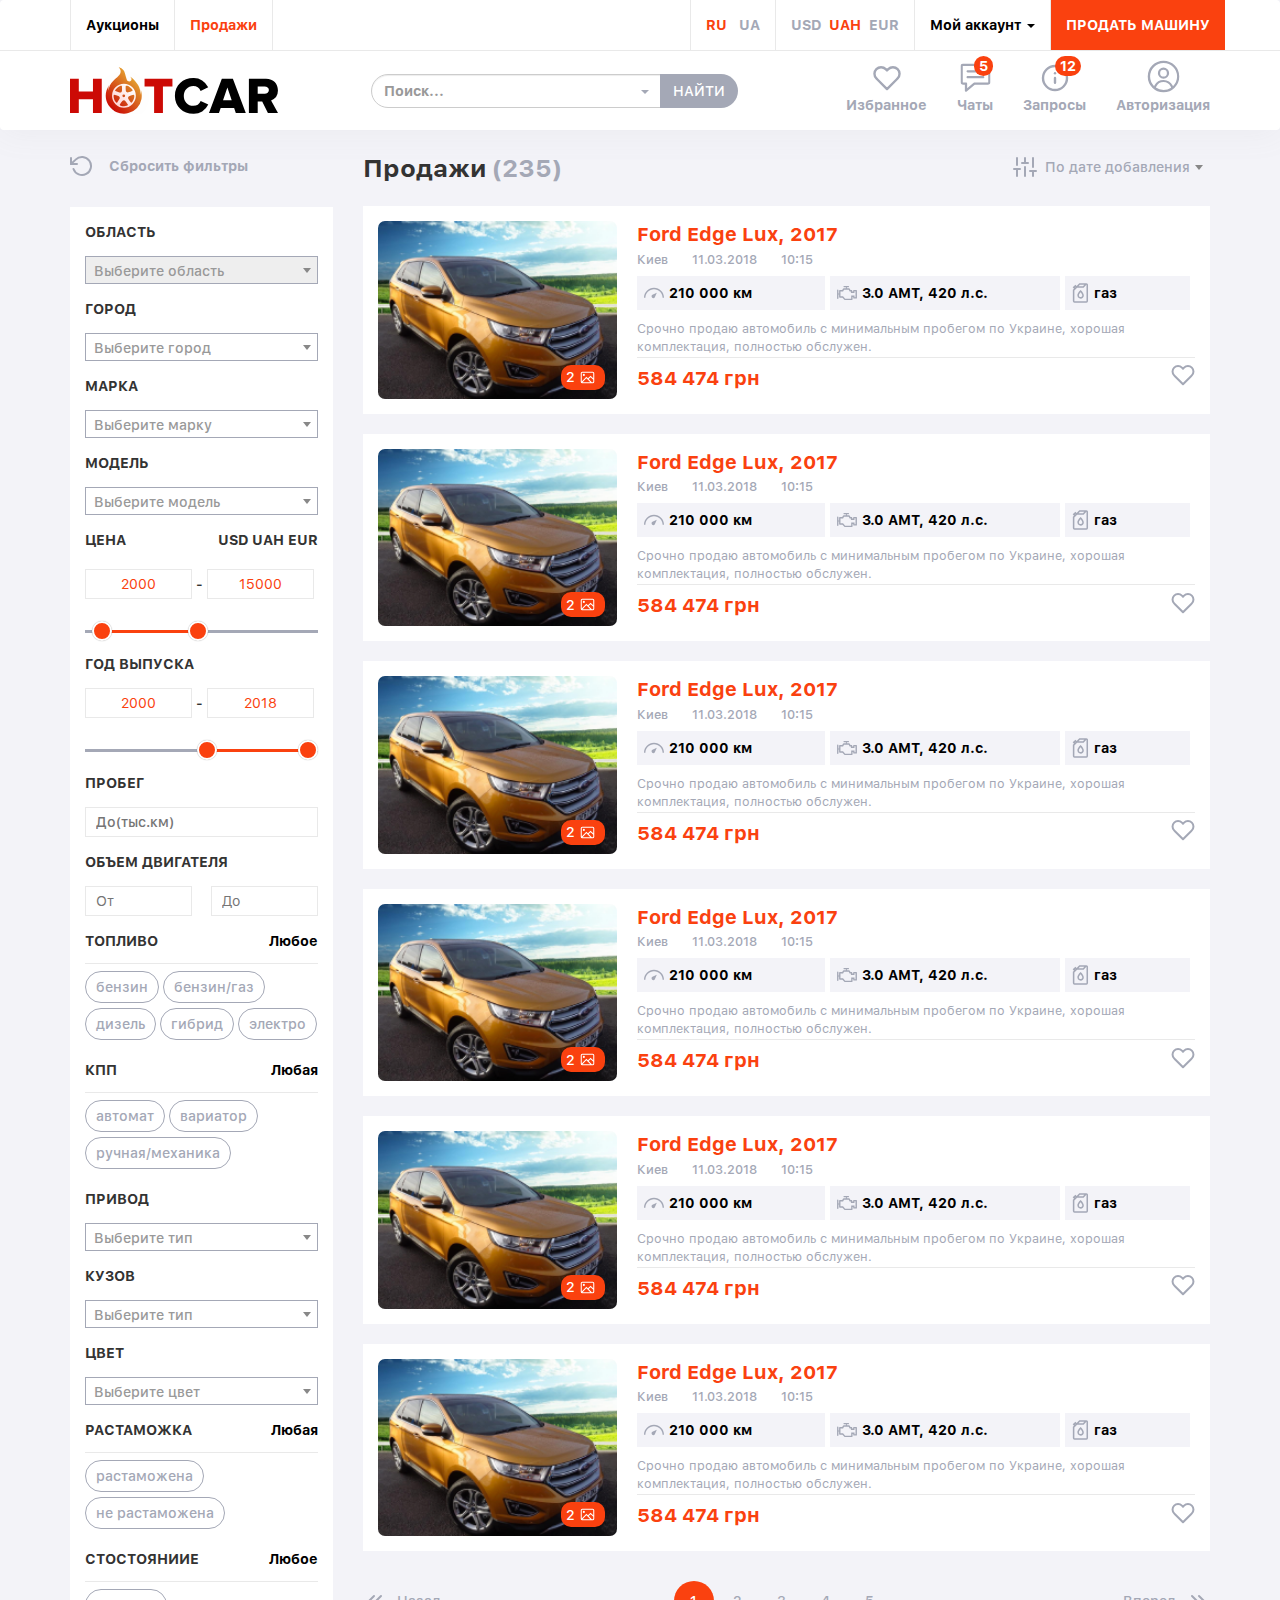
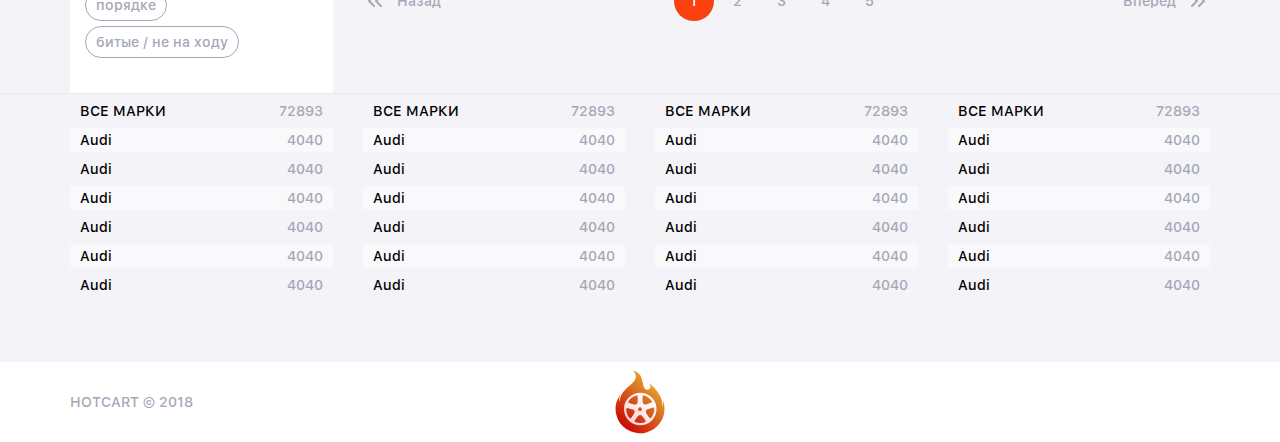
==== commit 58a75484: "hurt,svg,edit fix" ====
--- a/index.html
+++ b/index.html
@@ -114,7 +114,7 @@
                                     <title>3H</title>
                                     <desc>Created with Sketch.</desc>
                                     <defs></defs>
-                                    <g id="Page-1" stroke="none" stroke-width="1" fill="none" fill-rule="evenodd">
+                                    <g id="Page-1" stroke="none" stroke-width="1">
                                         <g id="Группы-Открыт-поиск-Copy" transform="translate(-25.000000, -762.000000)"
                                            fill="var(--regGtey)">
                                             <path d="M43.9082278,772.335443 C44.4329114,772.335443 44.8575949,772.759494 44.8575949,773.28481 C44.8575949,773.810127 44.4329114,774.234177 43.9082278,774.234177 L30.9721519,774.234177 C30.4474684,774.234177 30.0227848,773.810127 30.0227848,773.28481 C30.0227848,772.759494 30.4474684,772.335443 30.9721519,772.335443 L43.9082278,772.335443 Z M30.9721519,767.506329 L43.9082278,767.506329 C44.4329114,767.506329 44.8575949,767.93038 44.8575949,768.455696 C44.8575949,768.974684 44.4329114,769.405063 43.9082278,769.405063 L30.9721519,769.405063 C30.4474684,769.405063 30.0227848,768.974684 30.0227848,768.455696 C30.0227848,767.93038 30.4474684,767.506329 30.9721519,767.506329 Z M48.1012658,777.620253 C48.1012658,777.683544 47.978481,777.803797 47.7848101,777.803797 L36.5506329,777.803797 C36.535443,777.803797 36.521519,777.803797 36.5063291,777.803797 C36.4727848,777.810127 36.4398734,777.810127 36.4063291,777.816456 C36.3772152,777.822785 36.3481013,777.829114 36.3189873,777.835443 C36.2886076,777.841772 36.2594937,777.85443 36.2297468,777.860759 C36.2,777.873418 36.171519,777.886076 36.143038,777.898734 C36.1164557,777.911392 36.0911392,777.924051 36.0658228,777.936709 C36.0360759,777.955696 36.0082278,777.974684 35.9810127,778 C35.9689873,778.006329 35.9563291,778.012658 35.9449367,778.018987 L30.5379747,782.506329 L30.5379747,778.753165 C30.5379747,778.227848 30.1132911,777.803797 29.5886076,777.803797 L27.2151899,777.803797 C27.0221519,777.803797 26.8987342,777.683544 26.8987342,777.620253 L26.8987342,764.075949 C26.8987342,764.012658 27.0221519,763.898734 27.2151899,763.898734 L47.7848101,763.898734 C47.978481,763.898734 48.1012658,764.012658 48.1012658,764.075949 L48.1012658,777.620253 Z M27.2151899,762 C25.9943038,762 25,762.93038 25,764.075949 L25,777.620253 C25,778.772152 25.9943038,779.702532 27.2151899,779.702532 L28.6392405,779.702532 L28.6392405,784.525316 C28.6392405,784.892405 28.8518987,785.227848 29.185443,785.386076 C29.3139241,785.449367 29.4518987,785.474684 29.5886076,785.474684 C29.8063291,785.474684 30.021519,785.398734 30.1949367,785.259494 L36.893038,779.702532 L47.7848101,779.702532 C49.0063291,779.702532 50,778.772152 50,777.620253 L50,764.075949 C50,762.93038 49.0063291,762 47.7848101,762 L27.2151899,762 Z"
--- a/css/style.css
+++ b/css/style.css
@@ -237,6 +237,10 @@
 .link-grey a:hover > .header-icon svg g{
     fill: var(--mainRed);
     height: 80px;
+}
+
+.link-grey a.active > .header-icon svg g {
+    fill: var(--mainRed);
 }
 
 .nav .open>a, .nav .open>a:focus, .nav .open>a:hover {
@@ -533,6 +537,8 @@
 
 .auction-item-img img {
     width: 100%;
+    height: 177.5px;
+    object-fit: cover;
 }
 
 .auction-item-text {
@@ -608,17 +614,23 @@
 }
 
 .car-info-svg {
-    display: inline-block;
+    display: flex;
     height: 20px;
+    width: 20px;
     margin-right: 5px;
 }
 
 .car-info-svg svg {
     fill: var(--regGtey);
+    width: inherit;
 }
 
 .auction-item-can-info__range .car-info-svg {
-    height: 17px;
+    height: 20px;
+}
+
+.auction-item-can-info__fuel .car-info-svg {
+    width: 17px;
 }
 
 .auction-item-descr {
@@ -2022,6 +2034,19 @@
     align-items: center;
 }
 
+.search-request {
+    display: flex;
+}
+
+.add-request svg,
+.search-request svg{
+    cursor: pointer;
+}
+
+.search-request-svg {
+    cursor: pointer;
+}
+
 .num-request {
     flex-grow: 1;
     display: flex;
@@ -2056,6 +2081,7 @@
     padding: 18px;
     margin-top: 18px;
     margin-bottom: 30px;
+    position: relative;
 }
 
 .request-answer {
@@ -2081,19 +2107,24 @@
 }
 
 .request-answer--img {
-    width: 20%;
-}
-
-.request-answer--img svg {
-    padding: 0;
+    width: 50px;
+    height: 50px;
+    border: 1px solid var(--regGtey);
     -webkit-border-radius: 50%;
     -moz-border-radius: 50%;
     border-radius: 50%;
-    border: 1px solid var(--lightBlue);
+    display: flex;
+    justify-content: center;
+    align-items: center;
+}
+
+.request-answer--img img {
+    width: 30px;
+    height: 37px;
 }
 
 .request-answer--text {
-    width: 80%;
+    width: 73%;
     margin-left: 10px;
     display: flex;
     align-items: center;
@@ -2134,6 +2165,87 @@
     font-size: 13px;
     font-weight: 600;
     color: var(--regGtey)
+}
+
+.requests-search {
+    position: absolute;
+    top: 0;
+    left: 0;
+    width: 100%;
+    padding: 12px;
+    background-color: #fff;
+    -webkit-border-radius: 3px;
+    -moz-border-radius: 3px;
+    border-radius: 3px;
+    box-shadow: 0 2px 12px rgba(0,0,0,0.2);
+    display: none;
+}
+
+.requests-search-field {
+    width: 100%;
+    -webkit-border-radius: 20px;
+    -moz-border-radius: 20px;
+    border-radius: 20px;
+    border: 1px solid #e9e9e9;
+    padding: 6px 14px;
+    font-size: 13px;
+}
+
+.requests-search-icon {
+    position: absolute;
+    top: 50%;
+    right: -7px;
+    -webkit-transform: translate(-50%,-50%);
+    -moz-transform: translate(-50%,-50%);
+    -ms-transform: translate(-50%,-50%);
+    -o-transform: translate(-50%,-50%);
+    transform: translate(-50%,-50%);
+    background-color: var(--mainRed);
+    color: #fff;
+    height: 57%;
+    width: 38px;
+    display: flex;
+    align-items: center;
+    justify-content: center;
+    border-top-right-radius: 20px;
+    border-bottom-right-radius: 20px;
+}
+
+.close-search-request {
+    display: none;
+}
+
+.page-title__flexed {
+    width: 100%;
+    display: flex;
+}
+
+.page-title-left {
+    width: 100%;
+    text-align: center;
+}
+
+.request-control {
+    display: flex;
+}
+
+.request-control div:last-child{
+    margin-left: 10px;
+}
+
+.request-top-svg {
+    width: 24px;
+    height: 24px;
+    display: flex;
+    justify-content: center;
+    align-items: center;
+}
+
+.request-top-svg svg {
+    height: inherit;
+    width: inherit;
+    color: var(--regGtey);
+    cursor: pointer;
 }
 
   /***************/
@@ -2388,4 +2500,28 @@
     -webkit-animation-fill-mode: both;
     animation-fill-mode: both;
     display: inline-block;
-}+}
+
+.request-popup-content {
+    background-color: #fff;
+    padding: 18px;
+    width: 70%;
+    margin: 0 auto;
+}
+
+.request-popup-content .popup-modal-dismiss {
+    margin: 0;
+}
+
+.request-popup-btn-wrapper {
+    text-align: center;
+}
+
+.request-popup-btn-wrapper .btn-reset {
+    margin-right: 30px;
+    background-color: var(--regGtey) !important;
+}
+
+.request-popup-btn-wrapper {
+    margin-bottom: 25px;
+}
--- a/css/media-queries.css
+++ b/css/media-queries.css
@@ -87,6 +87,15 @@
 
     .sidebar-price {
         margin-bottom: 30px;
+    }
+
+    .request-popup-content {
+        width: 100%;
+        padding: 10px;
+    }
+
+    .request-popup-body .advert-content {
+        padding: 10px;
     }
 
 }
@@ -175,6 +184,10 @@
         width: 100%;
     }
 
+    .auction-item-img img {
+        height: 300px;
+    }
+
     .auction-item-text {
         width: 100%;
         margin: 10px 0 0 0;
@@ -252,6 +265,10 @@
         width: 40%;
     }
 
+    .page-title-left {
+        text-align: unset;
+    }
+
 }
 
 @media only screen and (max-width : 586px) {
@@ -404,7 +421,6 @@
     .date-separator {
         width: 38%;
     }
-
 }
 
 @media only screen and (max-width : 475px) {
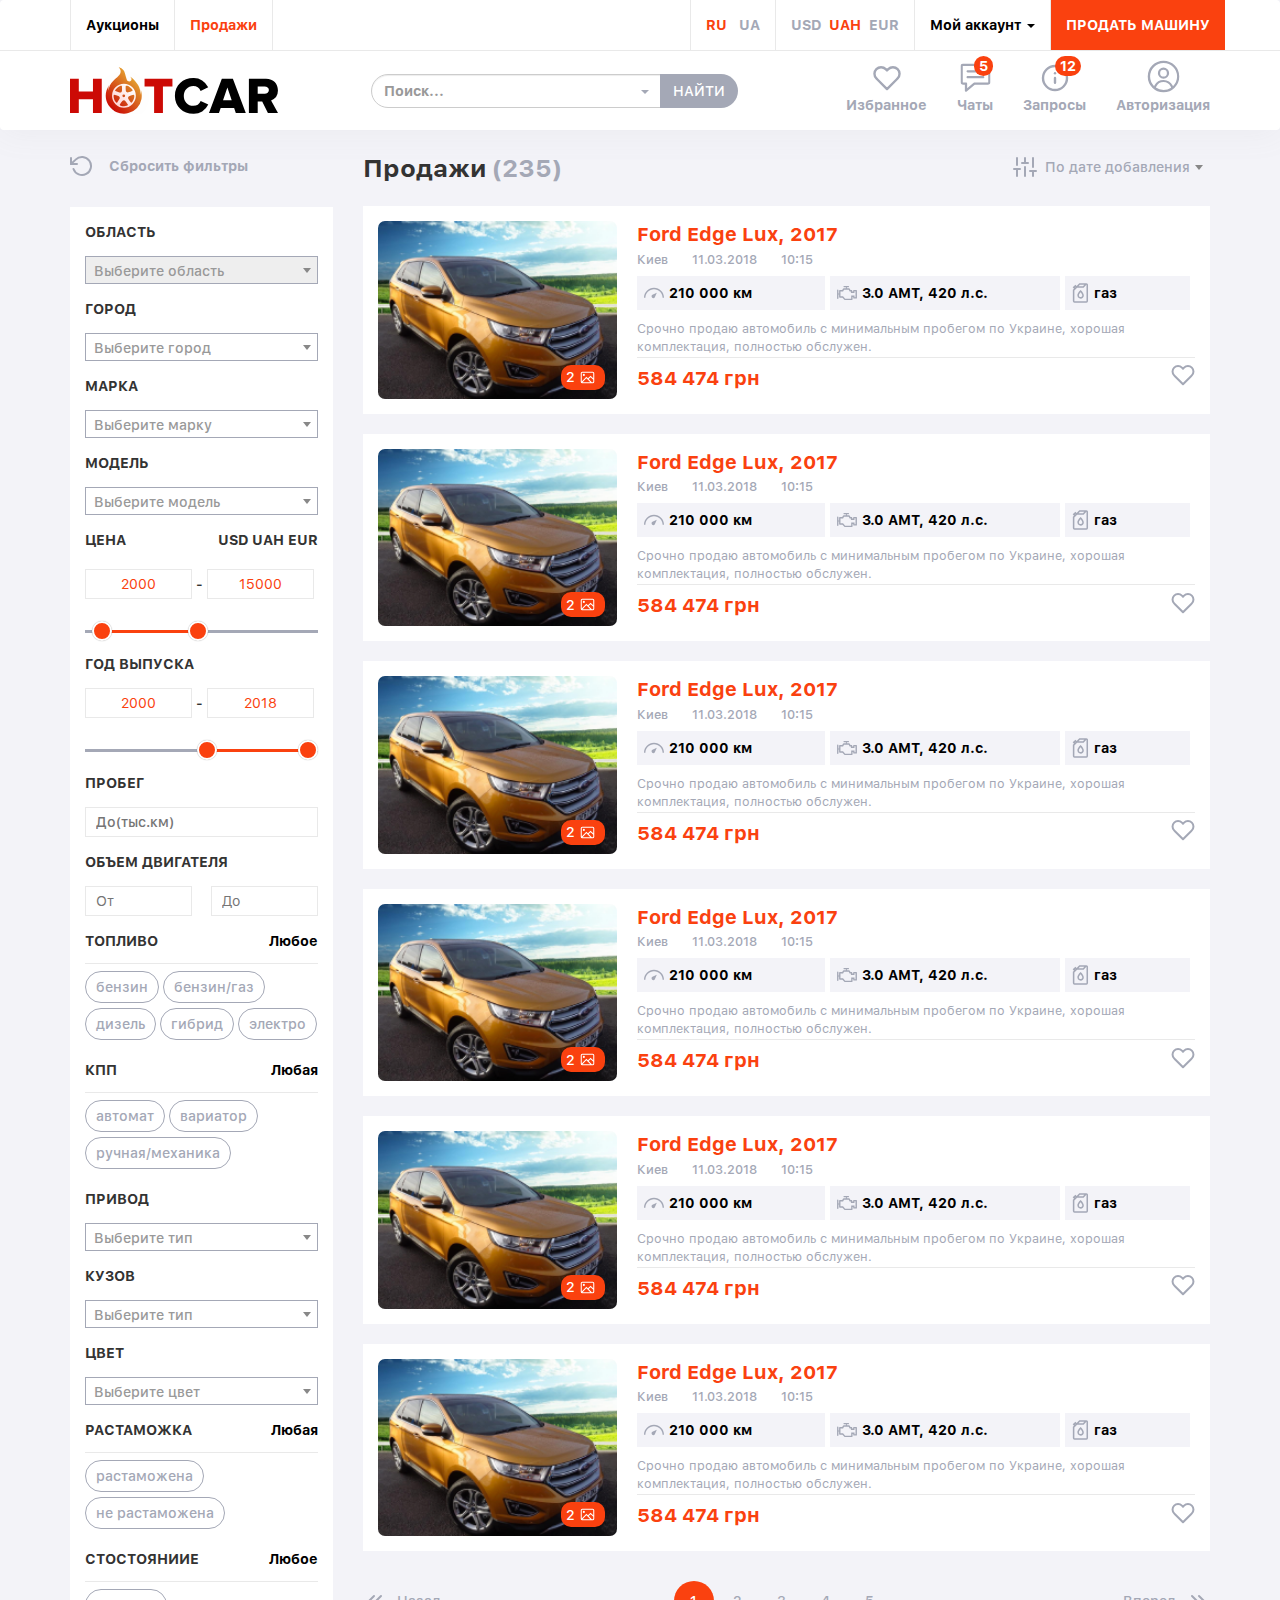
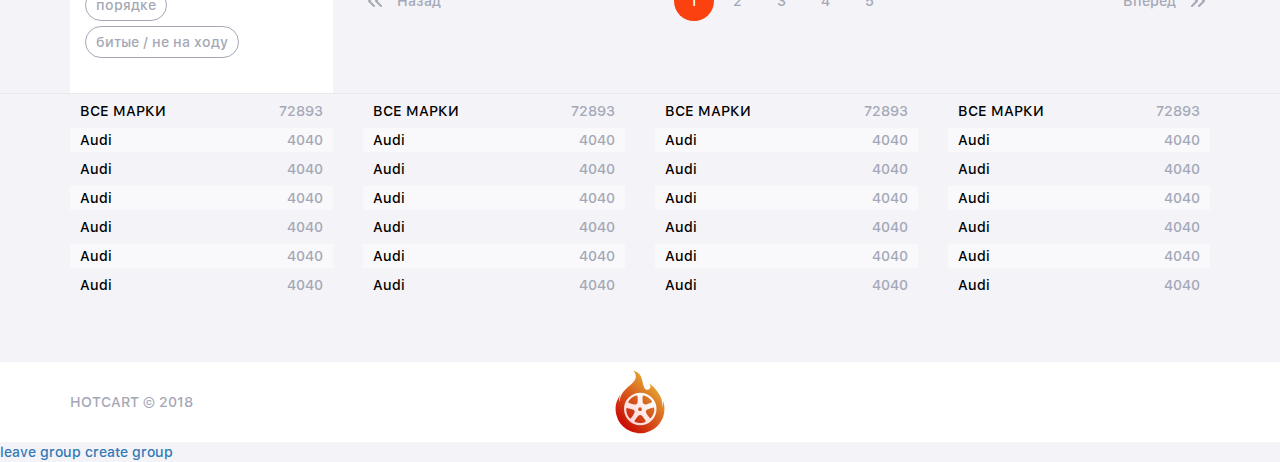
==== commit 200cc09f: "popups group lv, new group" ====
--- a/index.html
+++ b/index.html
@@ -1141,6 +1141,53 @@
 </div>
 
 
+<a href="#leaveGroupPopup" class="leaveGrp">leave group</a>
+
+<div class="popup-content mfp-hide" id="leaveGroupPopup">
+    <a class="popup-modal-dismiss" href="#" id="popup-close">
+        <svg xmlns="http://www.w3.org/2000/svg" width="24" height="24" viewBox="0 0 24 24" fill="none"
+             stroke="currentColor" stroke-width="2" stroke-linecap="round" stroke-linejoin="round"
+             class="feather feather-x">
+            <line x1="18" y1="6" x2="6" y2="18"></line>
+            <line x1="6" y1="6" x2="18" y2="18"></line>
+        </svg>
+    </a>
+    <div class="popup-title">Вы уверены?</div>
+    <div class="popup-img">
+        <img src="assets/images/profile-avatar.png" alt="">
+    </div>
+    <div class="popup-subtitle">
+        <span class="popup-subtitle__text">Вы действительно хотите выйти из группы
+        </span>
+        <span class="group-name">Перегон авто</span>
+        <span class="popup-subtitle__text">?</span>
+    </div>
+    <button class="btn btn-popup btn-accent">выйти из группы</button>
+</div>
+
+<a href="#createGroupPopup" class="createGrp">create group</a>
+
+<div class="popup-content mfp-hide" id="createGroupPopup">
+    <a class="popup-modal-dismiss" href="#" id="popup-close">
+        <svg xmlns="http://www.w3.org/2000/svg" width="24" height="24" viewBox="0 0 24 24" fill="none"
+             stroke="currentColor" stroke-width="2" stroke-linecap="round" stroke-linejoin="round"
+             class="feather feather-x">
+            <line x1="18" y1="6" x2="6" y2="18"></line>
+            <line x1="6" y1="6" x2="18" y2="18"></line>
+        </svg>
+    </a>
+    <div class="popup-title">Новая группа</div>
+    <div class="popup-img">
+        <svg xmlns="http://www.w3.org/2000/svg" width="24" height="24" viewBox="0 0 24 24" fill="none"
+             stroke="currentColor" stroke-width="2" stroke-linecap="round" stroke-linejoin="round"
+             class="feather feather-camera">
+            <path d="M23 19a2 2 0 0 1-2 2H3a2 2 0 0 1-2-2V8a2 2 0 0 1 2-2h4l2-3h6l2 3h4a2 2 0 0 1 2 2z"></path>
+            <circle cx="12" cy="13" r="4"></circle>
+        </svg>
+    </div>
+    <input type="text" class="input-group-name" placeholder="Укажите название группы">
+    <button class="btn btn-popup btn-accent">создать группу</button>
+</div>
 
 <script src="https://ajax.googleapis.com/ajax/libs/jquery/1.11.0/jquery.min.js"></script>
 <script src="plugins/bootstrap/js/bootstrap.min.js"></script>
--- a/css/style.css
+++ b/css/style.css
@@ -2525,3 +2525,79 @@
 .request-popup-btn-wrapper {
     margin-bottom: 25px;
 }
+
+#leaveGroupPopup.popup-content {
+    padding: 50px 70px;
+    text-align: center;
+    position: relative;
+}
+
+#leaveGroupPopup .popup-modal-dismiss {
+    position: absolute;
+    top: 0;
+    right: 0;
+}
+
+.popup-img {
+    margin: 20px 0;
+}
+
+.popup-img img {
+    width: 70px;
+    height: 70px;
+    -webkit-border-radius: 50%;
+    -moz-border-radius: 50%;
+    border-radius: 50%;
+}
+
+.group-name {
+    font-weight: 600;
+}
+
+.group-name::before {
+    content: '"';
+}
+
+.group-name::after {
+    content: '"';
+}
+
+#createGroupPopup.popup-content {
+    padding: 50px 70px;
+    position: relative;
+    display: flex;
+    flex-direction: column;
+    align-items: center;
+}
+
+#createGroupPopup .popup-img {
+    display: inline-block;
+    border: 1px dashed var(--mainRed);
+    -webkit-border-radius: 50%;
+    -moz-border-radius: 50%;
+    border-radius: 50%;
+    width: 70px;
+    height: 70px;
+}
+
+#createGroupPopup .popup-modal-dismiss {
+    position: absolute;
+    top: 0;
+    right: 0;
+}
+
+.popup-img svg {
+    width: 70px;
+    height: 70px;
+    color: var(--mainRed);
+    padding: 15px;
+    cursor: pointer;
+}
+
+.input-group-name {
+    border: none;
+    border-bottom: 1px solid var(--lightGrey);
+    text-align: center;
+    width: 80%;
+    padding: 10px;
+}